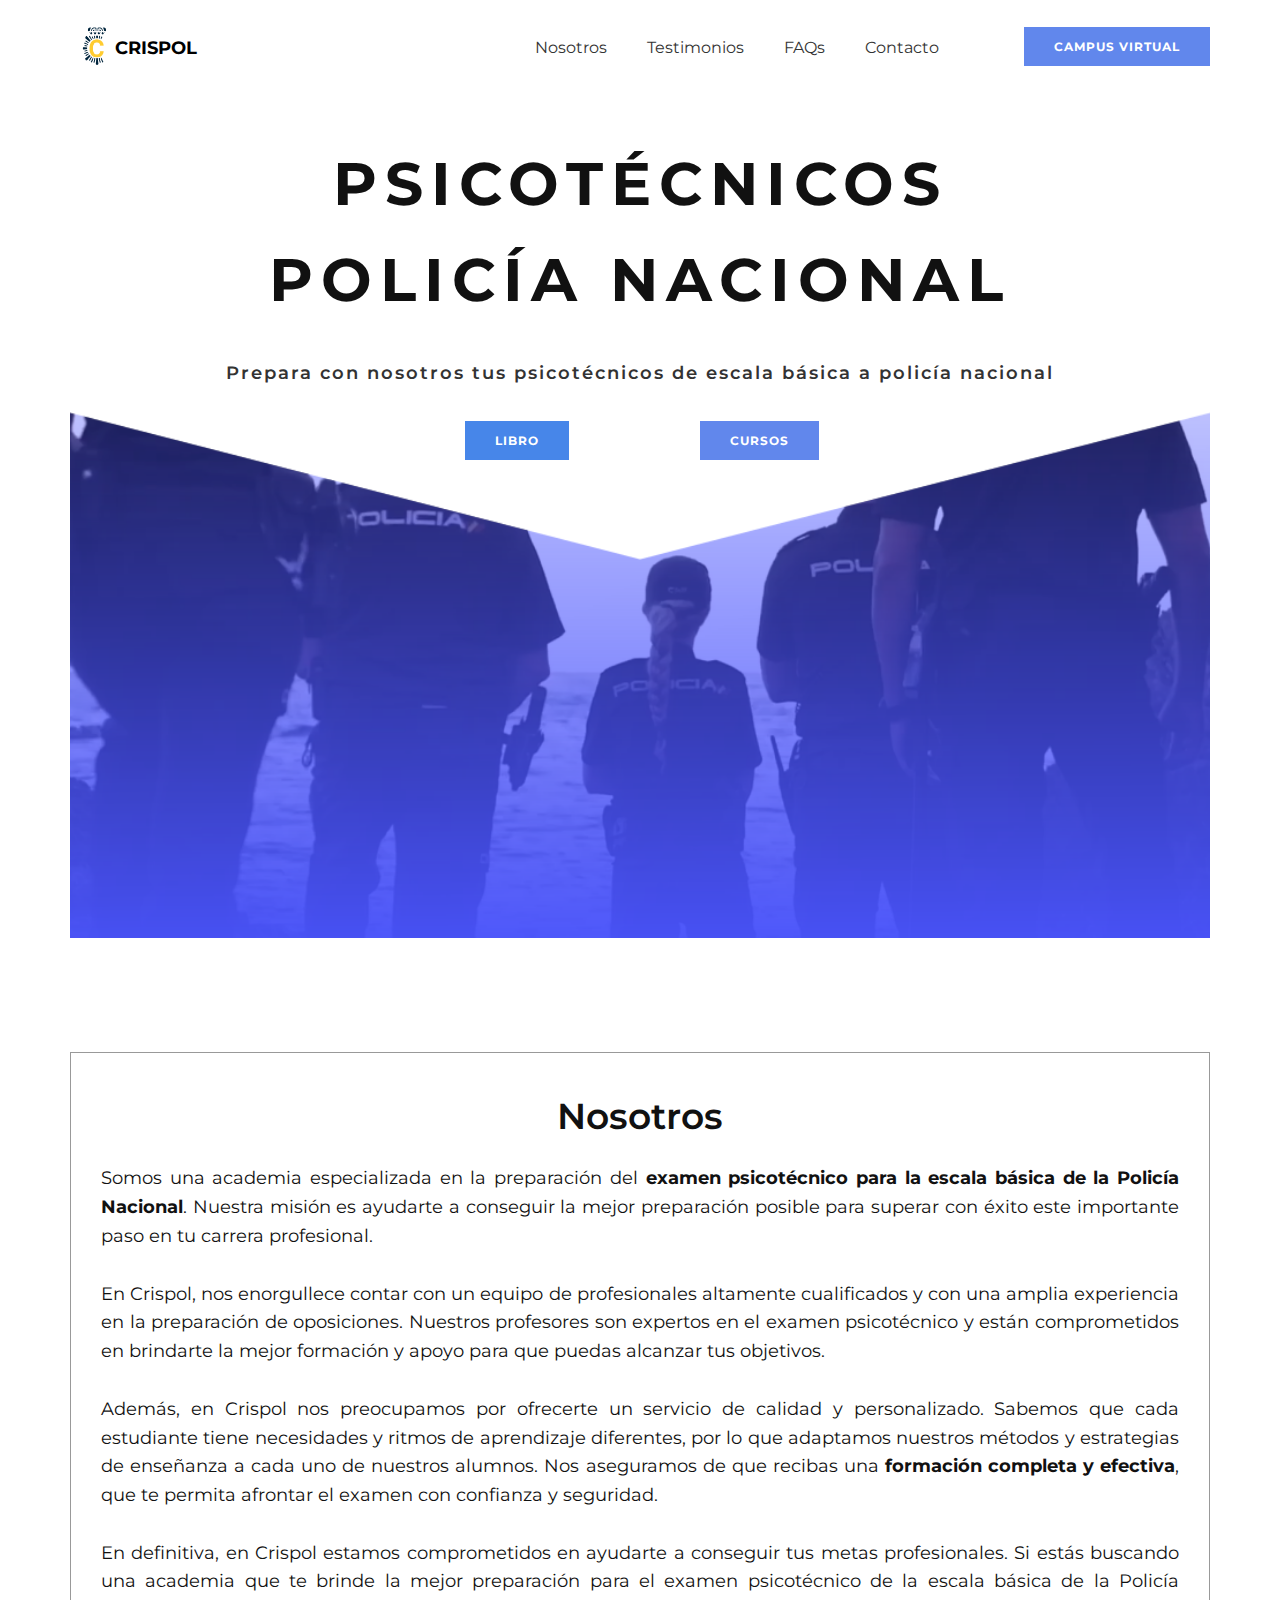
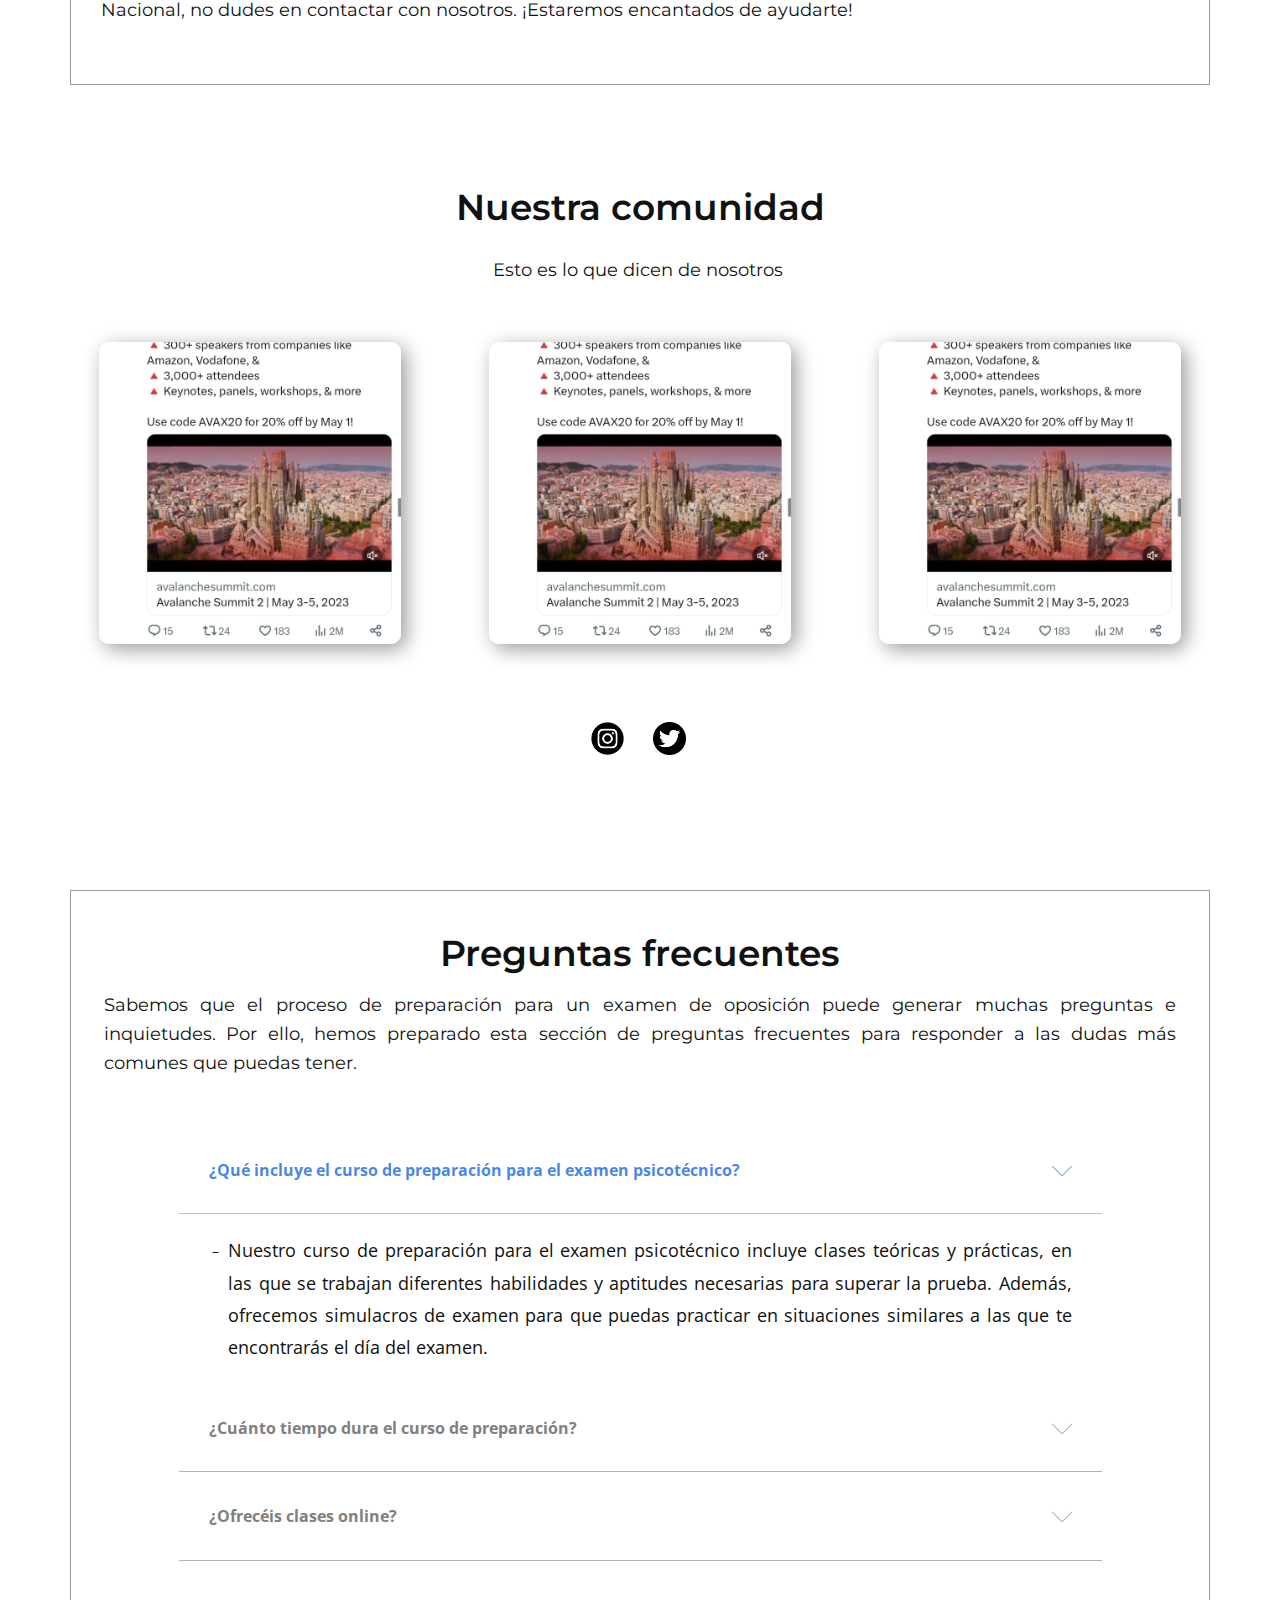
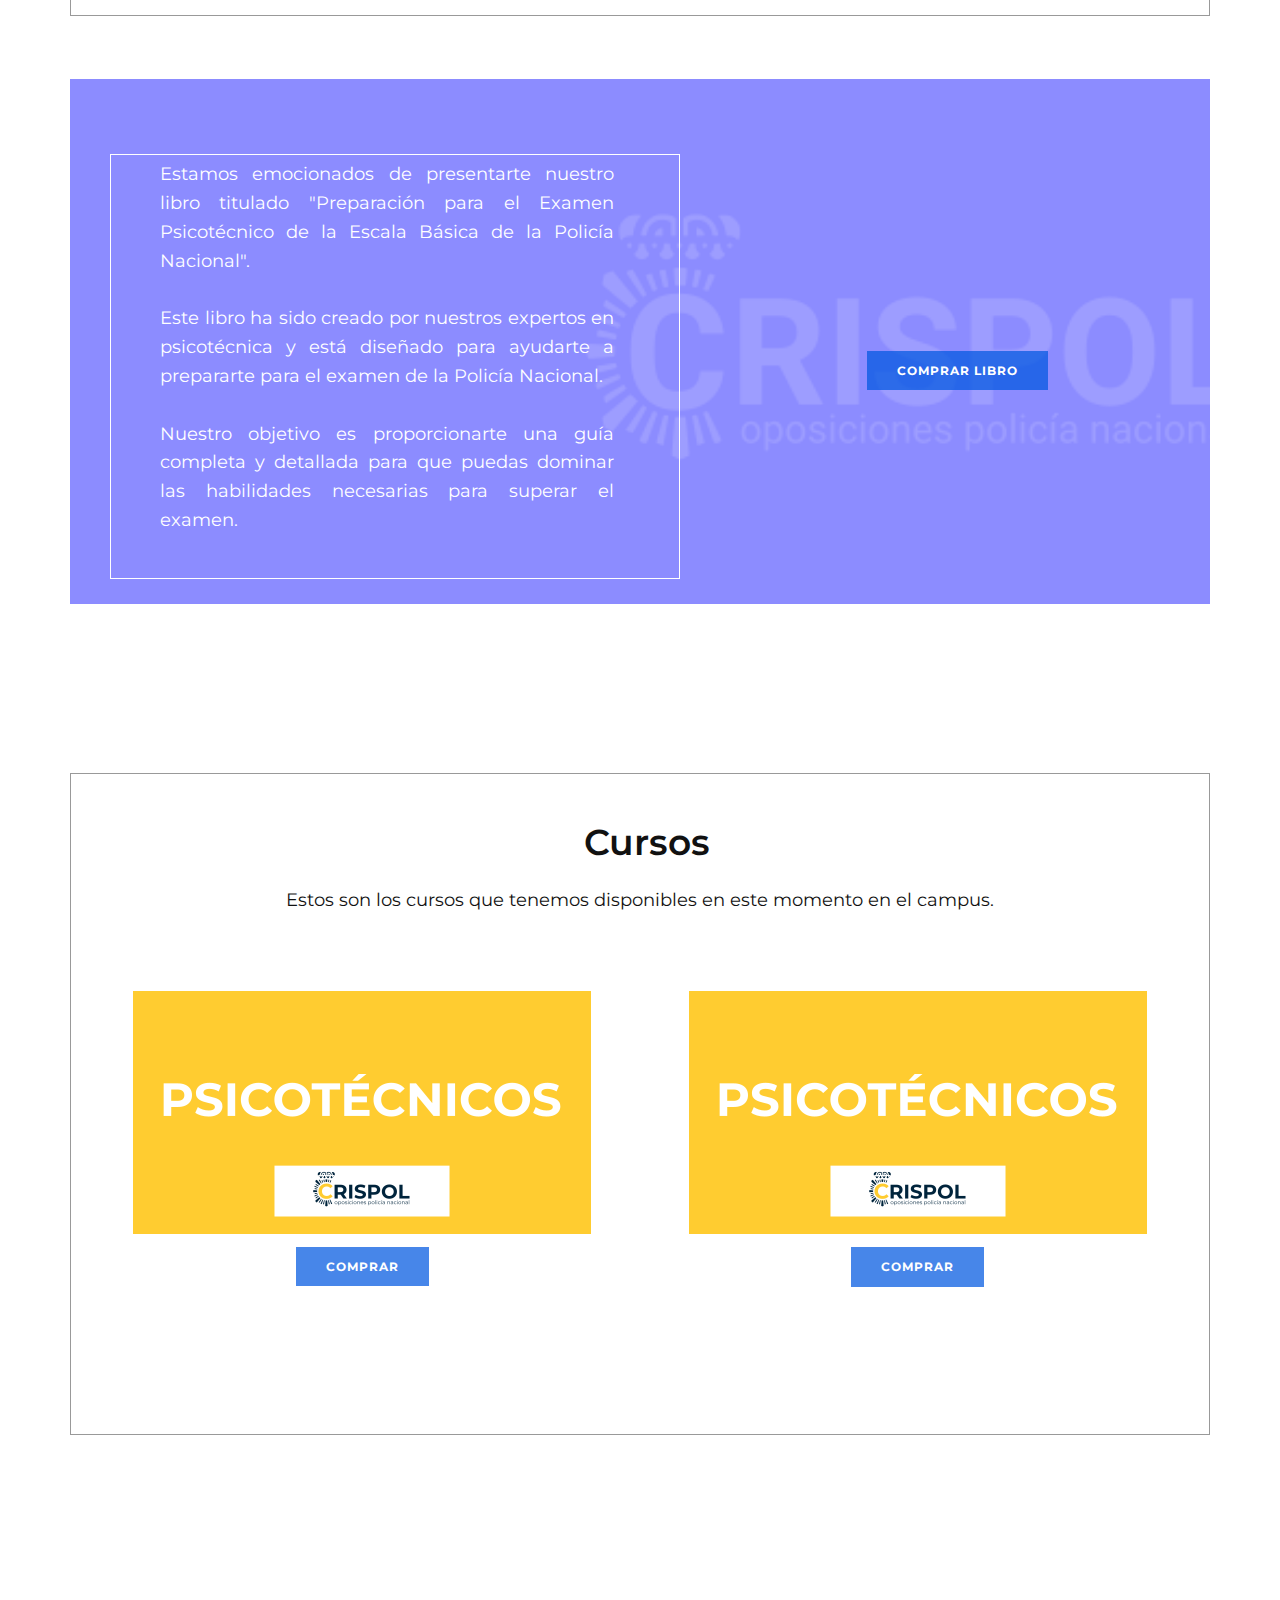
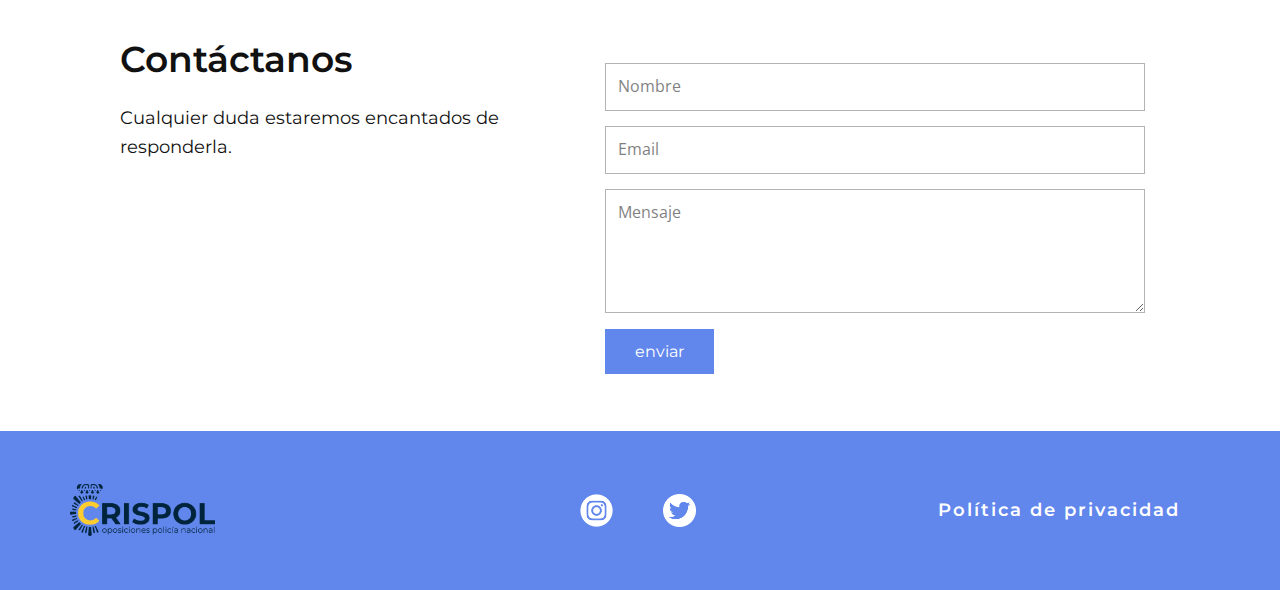
==== index.html @ c4421192 "Add files via upload" ====
<!DOCTYPE html>
<html style="font-size: 16px;" lang="es"><head>
    <meta name="viewport" content="width=device-width, initial-scale=1.0">
    <meta charset="utf-8">
    <meta name="keywords" content="Nosotros, Nuestra comunidad, Preguntas frecuentes, Contáctanos">
    <meta name="description" content="">
    <title>Home</title>
    <link rel="stylesheet" href="nicepage.css" media="screen">
<link rel="stylesheet" href="Home.css" media="screen">
    <script class="u-script" type="text/javascript" src="jquery.js" defer=""></script>
    <script class="u-script" type="text/javascript" src="nicepage.js" defer=""></script>
    <meta name="generator" content="Nicepage 5.9.6, nicepage.com">
    <meta name="referrer" content="origin">
    <link id="u-theme-google-font" rel="stylesheet" href="https://fonts.googleapis.com/css?family=Roboto:100,100i,300,300i,400,400i,500,500i,700,700i,900,900i|Open+Sans:300,300i,400,400i,500,500i,600,600i,700,700i,800,800i">
    <link id="u-page-google-font" rel="stylesheet" href="https://fonts.googleapis.com/css?family=Montserrat:100,100i,200,200i,300,300i,400,400i,500,500i,600,600i,700,700i,800,800i,900,900i">








    <script type="application/ld+json">{
		"@context": "http://schema.org",
		"@type": "Organization",
		"name": "",
		"logo": "images/favHD.png"
}</script>
    <meta name="theme-color" content="#478ac9">
    <meta property="og:title" content="Home">
    <meta property="og:type" content="website">
  <meta data-intl-tel-input-cdn-path="intlTelInput/"></head>
  <body data-home-page="Home.html" data-home-page-title="Home" class="u-body u-xl-mode" data-lang="es"><header class="u-clearfix u-header u-header" id="sec-d82e"><div class="u-clearfix u-sheet u-sheet-1">
        <a href="Home.html" class="u-image u-logo u-image-1" data-image-width="800" data-image-height="826" title="Home">
          <img src="images/favHD.png" class="u-logo-image u-logo-image-1">
        </a>
        <nav class="u-menu u-menu-one-level u-offcanvas u-menu-1">
          <div class="menu-collapse u-custom-font u-font-montserrat" style="font-size: 1rem; letter-spacing: 0px; font-weight: 700;">
            <a class="u-button-style u-custom-active-border-color u-custom-border u-custom-border-color u-custom-borders u-custom-hover-border-color u-custom-left-right-menu-spacing u-custom-padding-bottom u-custom-text-active-color u-custom-text-color u-custom-text-hover-color u-custom-text-shadow u-custom-top-bottom-menu-spacing u-nav-link u-text-active-palette-1-base u-text-hover-palette-2-base" href="#">
              <svg class="u-svg-link" viewBox="0 0 24 24"><use xmlns:xlink="http://www.w3.org/1999/xlink" xlink:href="#menu-hamburger"></use></svg>
              <svg class="u-svg-content" version="1.1" id="menu-hamburger" viewBox="0 0 16 16" x="0px" y="0px" xmlns:xlink="http://www.w3.org/1999/xlink" xmlns="http://www.w3.org/2000/svg"><g><rect y="1" width="16" height="2"></rect><rect y="7" width="16" height="2"></rect><rect y="13" width="16" height="2"></rect>
</g></svg>
            </a>
          </div>
          <div class="u-custom-menu u-nav-container">
            <ul class="u-custom-font u-font-montserrat u-nav u-spacing-20 u-unstyled u-nav-1"><li class="u-nav-item"><a class="u-border-active-palette-1-base u-border-hover-palette-1-base u-button-style u-nav-link u-text-active-grey-80 u-text-grey-80 u-text-hover-custom-color-1" href="Home.html" style="padding: 10px;">Nosotros</a>
</li><li class="u-nav-item"><a class="u-border-active-palette-1-base u-border-hover-palette-1-base u-button-style u-nav-link u-text-active-grey-80 u-text-grey-80 u-text-hover-custom-color-1" href="Home.html" style="padding: 10px;">Testimonios</a>
</li><li class="u-nav-item"><a class="u-border-active-palette-1-base u-border-hover-palette-1-base u-button-style u-nav-link u-text-active-grey-80 u-text-grey-80 u-text-hover-custom-color-1" href="Home.html" style="padding: 10px;">FAQs</a>
</li><li class="u-nav-item"><a class="u-border-active-palette-1-base u-border-hover-palette-1-base u-button-style u-nav-link u-text-active-grey-80 u-text-grey-80 u-text-hover-custom-color-1" href="Home.html" style="padding: 10px;">Contacto</a>
</li></ul>
          </div>
          <div class="u-custom-menu u-nav-container-collapse">
            <div class="u-black u-container-style u-inner-container-layout u-opacity u-opacity-95 u-sidenav">
              <div class="u-inner-container-layout u-sidenav-overflow">
                <div class="u-menu-close"></div>
                <ul class="u-align-center u-nav u-popupmenu-items u-unstyled u-nav-2"><li class="u-nav-item"><a class="u-button-style u-nav-link" href="Home.html">Nosotros</a>
</li><li class="u-nav-item"><a class="u-button-style u-nav-link" href="Home.html">Testimonios</a>
</li><li class="u-nav-item"><a class="u-button-style u-nav-link" href="Home.html">FAQs</a>
</li><li class="u-nav-item"><a class="u-button-style u-nav-link" href="Home.html">Contacto</a>
</li></ul>
                <a href="https://nicepage.com/c/table-website-templates" class="u-btn u-button-style u-custom-color-1 u-custom-font u-font-montserrat u-hover-feature u-hover-white u-btn-1">acceso al campus</a>
              </div>
            </div>
            <div class="u-black u-menu-overlay u-opacity u-opacity-70"></div>
          </div>
        </nav>
        <p class="u-custom-font u-font-montserrat u-text u-text-default u-text-1">
          <a class="u-active-none u-border-none u-btn u-button-link u-button-style u-hover-none u-none u-text-black u-btn-2" href="Home.html">
            <span style="font-weight: 700;">CRISPOL</span>
          </a>
        </p>
        <a href="https://nicepage.com/c/table-website-templates" class="u-btn u-button-style u-custom-color-2 u-custom-font u-font-montserrat u-hidden-md u-hidden-sm u-hidden-xs u-hover-feature u-hover-white u-btn-3">campus virtual</a>
      </div></header>
    <section class="u-clearfix u-section-1" id="sec-4063">
      <div class="u-clearfix u-sheet u-sheet-1" data-image-width="1000" data-image-height="327">
        <p class="u-align-center u-custom-font u-font-montserrat u-text u-text-1"><b>PSICOTÉCNICOS POLICÍA NACIONAL</b>
        </p>
        <p class="u-align-center-xs u-custom-font u-font-montserrat u-text u-text-default u-text-grey-80 u-text-2">Prepara con nosotros tus psicotécnicos de escala básica a policía nacional</p>
        <img class="u-expanded-width u-image u-image-1" src="images/image1072.png" data-image-width="1000" data-image-height="457">
        <a href="https://nicepage.com/c/table-website-templates" class="u-btn u-button-style u-custom-color-2 u-custom-font u-font-montserrat u-hover-feature u-hover-white u-btn-1">cursos</a>
        <a href="https://nicepage.com/c/table-website-templates" class="u-btn u-button-style u-custom-color-1 u-custom-font u-font-montserrat u-hover-feature u-hover-white u-btn-2">libro</a>
      </div>


    </section>
    <section class="u-clearfix u-white u-section-2" id="sec-c2e6">
      <div class="u-clearfix u-sheet u-sheet-1">
        <div class="u-border-1 u-border-grey-40 u-container-style u-expanded-width u-group u-shape-rectangle u-group-1">
          <div class="u-container-layout u-container-layout-1">
            <h2 class="u-custom-font u-font-montserrat u-text u-text-default u-text-1">Nosotros</h2>
            <p class="u-align-justify u-custom-font u-font-montserrat u-text u-text-2">Somos una academia especializada en la preparación del <span style="font-weight: 700;">examen psicotécnico para la escala básica de la Policía Nacional</span>. Nuestra misión es ayudarte a conseguir la mejor preparación posible para superar con éxito este importante paso en tu carrera profesional.<br>
              <br>En Crispol, nos enorgullece contar con un equipo de profesionales altamente cualificados y con una amplia experiencia en la preparación de oposiciones. Nuestros profesores son expertos en el examen psicotécnico y están comprometidos en brindarte la mejor formación y apoyo para que puedas alcanzar tus objetivos.<br>
              <br>Además, en Crispol nos preocupamos por ofrecerte un servicio de calidad y personalizado. Sabemos que cada estudiante tiene necesidades y ritmos de aprendizaje diferentes, por lo que adaptamos nuestros métodos y estrategias de enseñanza a cada uno de nuestros alumnos. Nos aseguramos de que recibas una <span style="font-weight: 700;">formación completa y efectiva</span>, que te permita afrontar el examen con confianza y seguridad.&nbsp;<br>
              <br>En definitiva, en Crispol estamos comprometidos en ayudarte a conseguir tus metas profesionales. Si estás buscando una academia que te brinde la mejor preparación para el examen psicotécnico de la escala básica de la Policía Nacional, no dudes en contactar con nosotros. ¡Estaremos encantados de ayudarte!
            </p>
          </div>
        </div>
      </div>
    </section>
    <section class="u-clearfix u-section-3" id="sec-1005">
      <div class="u-clearfix u-sheet u-valign-middle-md u-valign-middle-sm u-valign-middle-xs u-sheet-1">
        <h2 class="u-custom-font u-font-montserrat u-text u-text-default u-text-1">Nuestra comunidad</h2>
        <p class="u-custom-font u-font-montserrat u-text u-text-default u-text-2">Esto es lo que dicen de nosotros&nbsp;</p>
        <img class="u-image u-image-round u-radius-10 u-image-1" src="images/WhatsAppImage2023-05-01at11.42.28.jpeg" alt="" data-image-width="720" data-image-height="1600">
        <img class="u-image u-image-round u-radius-10 u-image-2" src="images/WhatsAppImage2023-05-01at11.42.28.jpeg" alt="" data-image-width="720" data-image-height="1600">
        <img class="u-image u-image-round u-radius-10 u-image-3" src="images/WhatsAppImage2023-05-01at11.42.28.jpeg" alt="" data-image-width="720" data-image-height="1600"><span class="u-file-icon u-hover-feature u-icon u-icon-1"><img src="images/3669691.png" alt=""></span><span class="u-file-icon u-hover-feature u-icon u-icon-2"><img src="images/3670274.png" alt=""></span>
      </div>


    </section>
    <section class="u-clearfix u-section-4" id="sec-085f">
      <div class="u-clearfix u-sheet u-valign-middle-lg u-valign-middle-md u-valign-middle-sm u-valign-middle-xl u-sheet-1">
        <div class="u-border-1 u-border-grey-40 u-container-style u-expanded-width u-group u-shape-rectangle u-group-1">
          <div class="u-container-layout u-container-layout-1">
            <h2 class="u-align-center-xs u-custom-font u-font-montserrat u-text u-text-default-lg u-text-default-md u-text-default-sm u-text-default-xl u-text-1">Preguntas frecuentes</h2>
            <p class="u-align-justify u-custom-font u-font-montserrat u-text u-text-2"> Sabemos que el proceso de preparación para un examen de oposición puede generar muchas preguntas e inquietudes. Por ello, hemos preparado esta sección de preguntas frecuentes para responder a las dudas más comunes que puedas tener.</p>
            <div class="u-accordion u-spacing-2 u-accordion-1">
              <div class="u-accordion-item">
                <a class="active u-accordion-link u-border-1 u-border-active-grey-25 u-border-grey-30 u-border-hover-grey-30 u-border-no-left u-border-no-right u-border-no-top u-button-style u-text-active-custom-color-1 u-text-grey-50 u-text-hover-black u-accordion-link-1" id="link-accordion-7c0e" aria-controls="accordion-7c0e" aria-selected="true">
                  <span class="u-accordion-link-text"> ¿Qué incluye el curso de preparación para el examen psicotécnico?</span><span class="u-accordion-link-icon u-icon u-text-active-custom-color-1 u-text-grey-40 u-icon-1"><svg class="u-svg-link" preserveAspectRatio="xMidYMin slice" viewBox="0 0 512 512" style=""><use xmlns:xlink="http://www.w3.org/1999/xlink" xlink:href="#svg-efea"></use></svg><svg xmlns="http://www.w3.org/2000/svg" xmlns:xlink="http://www.w3.org/1999/xlink" version="1.1" xml:space="preserve" class="u-svg-content" viewBox="0 0 512 512" x="0px" y="0px" id="svg-efea" style="enable-background:new 0 0 512 512;"><g><g><path d="M509.121,125.966c-3.838-3.838-10.055-3.838-13.893,0L256.005,365.194L16.771,125.966c-3.838-3.838-10.055-3.838-13.893,0    c-3.838,3.838-3.838,10.055,0,13.893l246.18,246.175c1.842,1.842,4.337,2.878,6.947,2.878c2.61,0,5.104-1.036,6.946-2.878    l246.17-246.175C512.959,136.021,512.959,129.804,509.121,125.966z"></path>
</g>
</g></svg></span>
                </a>
                <div class="u-accordion-active u-accordion-pane u-align-justify u-container-style u-accordion-pane-1" id="accordion-7c0e" aria-labelledby="link-accordion-7c0e">
                  <div class="u-container-layout u-valign-top u-container-layout-2">
                    <ul class="u-custom-list u-text u-text-3">
                      <li>
                        <div class="u-list-icon">
                          <div xmlns="http://www.w3.org/2000/svg" xmlns:xlink="http://www.w3.org/1999/xlink" version="1.1" xml:space="preserve" class="u-svg-content">–</div>
                        </div>Nuestro curso de preparación para el examen psicotécnico incluye clases teóricas y prácticas, en las que se trabajan diferentes habilidades y aptitudes necesarias para superar la prueba. Además, ofrecemos simulacros de examen para que puedas practicar en situaciones similares a las que te encontrarás el día del examen.<br>
                      </li>
                    </ul>
                  </div>
                </div>
              </div>
              <div class="u-accordion-item">
                <a class="u-accordion-link u-border-1 u-border-active-grey-25 u-border-grey-30 u-border-hover-grey-30 u-border-no-left u-border-no-right u-border-no-top u-button-style u-text-active-custom-color-1 u-text-grey-50 u-text-hover-black u-accordion-link-2" id="link-accordion-05cb" aria-controls="accordion-05cb" aria-selected="false">
                  <span class="u-accordion-link-text"> ¿Cuánto tiempo dura el curso de preparación?<br>
                  </span><span class="u-accordion-link-icon u-icon u-text-active-custom-color-1 u-text-grey-40 u-icon-2"><svg class="u-svg-link" preserveAspectRatio="xMidYMin slice" viewBox="0 0 512 512" style=""><use xmlns:xlink="http://www.w3.org/1999/xlink" xlink:href="#svg-6ce4"></use></svg><svg xmlns="http://www.w3.org/2000/svg" xmlns:xlink="http://www.w3.org/1999/xlink" version="1.1" xml:space="preserve" class="u-svg-content" viewBox="0 0 512 512" x="0px" y="0px" id="svg-6ce4" style="enable-background:new 0 0 512 512;"><g><g><path d="M509.121,125.966c-3.838-3.838-10.055-3.838-13.893,0L256.005,365.194L16.771,125.966c-3.838-3.838-10.055-3.838-13.893,0    c-3.838,3.838-3.838,10.055,0,13.893l246.18,246.175c1.842,1.842,4.337,2.878,6.947,2.878c2.61,0,5.104-1.036,6.946-2.878    l246.17-246.175C512.959,136.021,512.959,129.804,509.121,125.966z"></path>
</g>
</g></svg></span>
                </a>
                <div class="u-accordion-pane u-align-justify u-container-style u-accordion-pane-2" id="accordion-05cb" aria-labelledby="link-accordion-05cb">
                  <div class="u-container-layout u-container-layout-3">
                    <ul class="u-custom-list u-text u-text-4">
                      <li>
                        <div class="u-list-icon">
                          <div xmlns="http://www.w3.org/2000/svg" xmlns:xlink="http://www.w3.org/1999/xlink" version="1.1" xml:space="preserve" class="u-svg-content">–</div>
                        </div> El tiempo de duración del curso de preparación puede variar en función del ritmo y las necesidades de cada alumno. En Crispol, nos adaptamos a cada estudiante y trabajamos con un plan de estudios personalizado para asegurarnos de que reciba la formación necesaria para afrontar el examen con éxito.
                      </li>
                    </ul>
                  </div>
                </div>
              </div>
              <div class="u-accordion-item">
                <a class="u-accordion-link u-border-1 u-border-active-grey-25 u-border-grey-30 u-border-hover-grey-30 u-border-no-left u-border-no-right u-border-no-top u-button-style u-text-active-custom-color-1 u-text-grey-50 u-text-hover-black u-accordion-link-3" id="link-accordion-a6bb" aria-controls="accordion-a6bb" aria-selected="false">
                  <span class="u-accordion-link-text"> ¿Ofrecéis clases online?</span><span class="u-accordion-link-icon u-icon u-text-active-custom-color-1 u-text-grey-40 u-icon-3"><svg class="u-svg-link" preserveAspectRatio="xMidYMin slice" viewBox="0 0 512 512" style=""><use xmlns:xlink="http://www.w3.org/1999/xlink" xlink:href="#svg-4429"></use></svg><svg xmlns="http://www.w3.org/2000/svg" xmlns:xlink="http://www.w3.org/1999/xlink" version="1.1" xml:space="preserve" class="u-svg-content" viewBox="0 0 512 512" x="0px" y="0px" id="svg-4429" style="enable-background:new 0 0 512 512;"><g><g><path d="M509.121,125.966c-3.838-3.838-10.055-3.838-13.893,0L256.005,365.194L16.771,125.966c-3.838-3.838-10.055-3.838-13.893,0    c-3.838,3.838-3.838,10.055,0,13.893l246.18,246.175c1.842,1.842,4.337,2.878,6.947,2.878c2.61,0,5.104-1.036,6.946-2.878    l246.17-246.175C512.959,136.021,512.959,129.804,509.121,125.966z"></path>
</g>
</g></svg></span>
                </a>
                <div class="u-accordion-pane u-align-justify u-container-style u-accordion-pane-3" id="accordion-a6bb" aria-labelledby="link-accordion-a6bb">
                  <div class="u-container-layout u-container-layout-4">
                    <ul class="u-custom-list u-text u-text-5">
                      <li>
                        <div class="u-list-icon">
                          <div xmlns="http://www.w3.org/2000/svg" xmlns:xlink="http://www.w3.org/1999/xlink" version="1.1" xml:space="preserve" class="u-svg-content">–</div>
                        </div> Sí, ofrecemos clases online para aquellos estudiantes que prefieren la comodidad de estudiar desde casa. Nuestras clases online están diseñadas para ofrecer una experiencia de aprendizaje igual de efectiva que las clases presenciales. Además, también ofrecemos tutorías y soporte online para resolver dudas y ofrecer seguimiento personalizado.
                      </li>
                    </ul>
                  </div>
                </div>
              </div>
            </div>
          </div>
        </div>
      </div>
    </section>
    <section class="u-clearfix u-section-5" id="sec-e47e">
      <div class="u-clearfix u-sheet u-sheet-1">
        <h2 class="u-custom-font u-font-montserrat u-text u-text-default u-text-white u-text-1">Nuestro libro</h2>
        <img class="u-expanded-width-lg u-expanded-width-md u-expanded-width-sm u-expanded-width-xs u-image u-image-default u-opacity u-opacity-45 u-image-1" src="images/rect1840.png" alt="" data-image-width="700" data-image-height="242">
        <p class="u-align-justify u-custom-font u-font-montserrat u-text u-text-body-alt-color u-text-2"> Estamos emocionados de presentarte nuestro libro titulado "Preparación para el Examen Psicotécnico de la Escala Básica de la Policía Nacional".&nbsp;<br>
          <br>Este libro ha sido creado por nuestros expertos en psicotécnica y está diseñado para ayudarte a prepararte para el examen de la Policía Nacional.&nbsp;<br>
          <br>Nuestro objetivo es proporcionarte una guía completa y detallada para que puedas dominar las habilidades necesarias para superar el examen.<br>
          <br>
          <br>
        </p>
        <a href="https://nicepage.com/c/table-website-templates" class="u-btn u-button-style u-custom-color-1 u-custom-font u-font-montserrat u-hover-feature u-hover-white u-btn-1">Comprar libro</a>
        <div class="u-border-1 u-border-white u-container-style u-group u-hidden-md u-hidden-sm u-hidden-xs u-shape-rectangle u-group-1">
          <div class="u-container-layout u-container-layout-1"></div>
        </div>
      </div>

    </section>
    <section class="u-clearfix u-section-6" id="sec-3ff9">
      <div class="u-clearfix u-sheet u-valign-middle-md u-valign-middle-sm u-sheet-1">
        <div class="u-border-1 u-border-grey-40 u-container-style u-expanded-width u-group u-shape-rectangle u-group-1">
          <div class="u-container-layout u-container-layout-1">
            <h2 class="u-custom-font u-font-montserrat u-text u-text-default u-text-1">Cursos</h2>
            <p class="u-align-center u-custom-font u-font-montserrat u-text u-text-2">Estos son los cursos que tenemos disponibles en este momento en el campus.</p>
            <img class="u-image u-image-default u-image-1" src="images/psico.png" alt="" data-image-width="458" data-image-height="243">
            <img class="u-image u-image-default u-image-2" src="images/psico.png" alt="" data-image-width="458" data-image-height="243">
            <a href="https://nicepage.com/c/table-website-templates" class="u-btn u-button-style u-custom-color-1 u-custom-font u-font-montserrat u-hover-feature u-hover-white u-btn-1">comprar</a>
            <a href="https://nicepage.com/c/table-website-templates" class="u-btn u-button-style u-custom-color-1 u-custom-font u-font-montserrat u-hover-feature u-hover-white u-btn-2">comprar</a>
          </div>
        </div>
      </div>


    </section>
    <section class="u-align-center u-clearfix u-section-7" id="sec-92ee">
      <div class="u-clearfix u-sheet u-sheet-1">
        <h2 class="u-custom-font u-font-montserrat u-text u-text-default u-text-1">Contáctanos</h2>
        <div class="u-form u-form-1">
          <form action="https://forms.nicepagesrv.com/v2/form/process" class="u-clearfix u-form-spacing-15 u-form-vertical u-inner-form" style="padding: 15px;" source="email" name="form">
            <div class="u-form-group u-form-name u-label-none">
              <label for="name-6797" class="u-label">Name</label>
              <input type="text" placeholder="Nombre" id="name-6797" name="name" class="u-input u-input-rectangle" required="">
            </div>
            <div class="u-form-email u-form-group u-label-none">
              <label for="email-6797" class="u-label">Email</label>
              <input type="email" placeholder="Email" id="email-6797" name="email" class="u-input u-input-rectangle" required="">
            </div>
            <div class="u-form-group u-form-message u-label-none">
              <label for="message-6797" class="u-label">Address</label>
              <textarea placeholder="Mensaje" rows="4" cols="50" id="message-6797" name="message" class="u-input u-input-rectangle" required=""></textarea>
            </div>
            <div class="u-align-left u-form-group u-form-submit">
              <a href="#" class="u-border-none u-btn u-btn-submit u-button-style u-custom-color-2 u-custom-font u-font-montserrat u-btn-1">enviar</a>
              <input type="submit" value="submit" class="u-form-control-hidden">
            </div>
            <div class="u-form-send-message u-form-send-success">Thank you! Your message has been sent.</div>
            <div class="u-form-send-error u-form-send-message">Unable to send your message. Please fix errors then try again.</div>
            <input type="hidden" value="" name="recaptchaResponse">
            <input type="hidden" name="formServices" value="59ebe9d5ba5c57f91d4d55b6774d4c29">
          </form>
        </div>
        <p class="u-align-left u-custom-font u-font-montserrat u-text u-text-2">Cualquier duda estaremos encantados de responderla.</p>
      </div>
    </section>


    <footer class="u-align-center u-clearfix u-custom-color-2 u-footer u-footer" id="sec-faa3"><div class="u-clearfix u-sheet u-valign-middle-lg u-valign-middle-md u-valign-middle-xl u-sheet-1"><span class="u-file-icon u-hover-feature u-icon u-text-white u-icon-1"><img src="images/3669691-30ecee14.png" alt=""></span><span class="u-file-icon u-hover-feature u-icon u-text-white u-icon-2"><img src="images/3670274-da6379b7.png" alt=""></span>
        <a href="Home.html" class="u-image u-logo u-image-1" data-image-width="900" data-image-height="323" title="Home">
          <img src="images/text16098-27-2.png" class="u-logo-image u-logo-image-1">
        </a>
        <p class="u-custom-font u-font-montserrat u-text u-text-default u-text-grey-80 u-text-1">
          <a class="u-active-none u-border-none u-btn u-button-link u-button-style u-hover-none u-none u-text-white u-btn-1" href="Política-de-privacidad.html">Política de privacidad</a>
        </p>
      </div></footer>
    

</body></html>
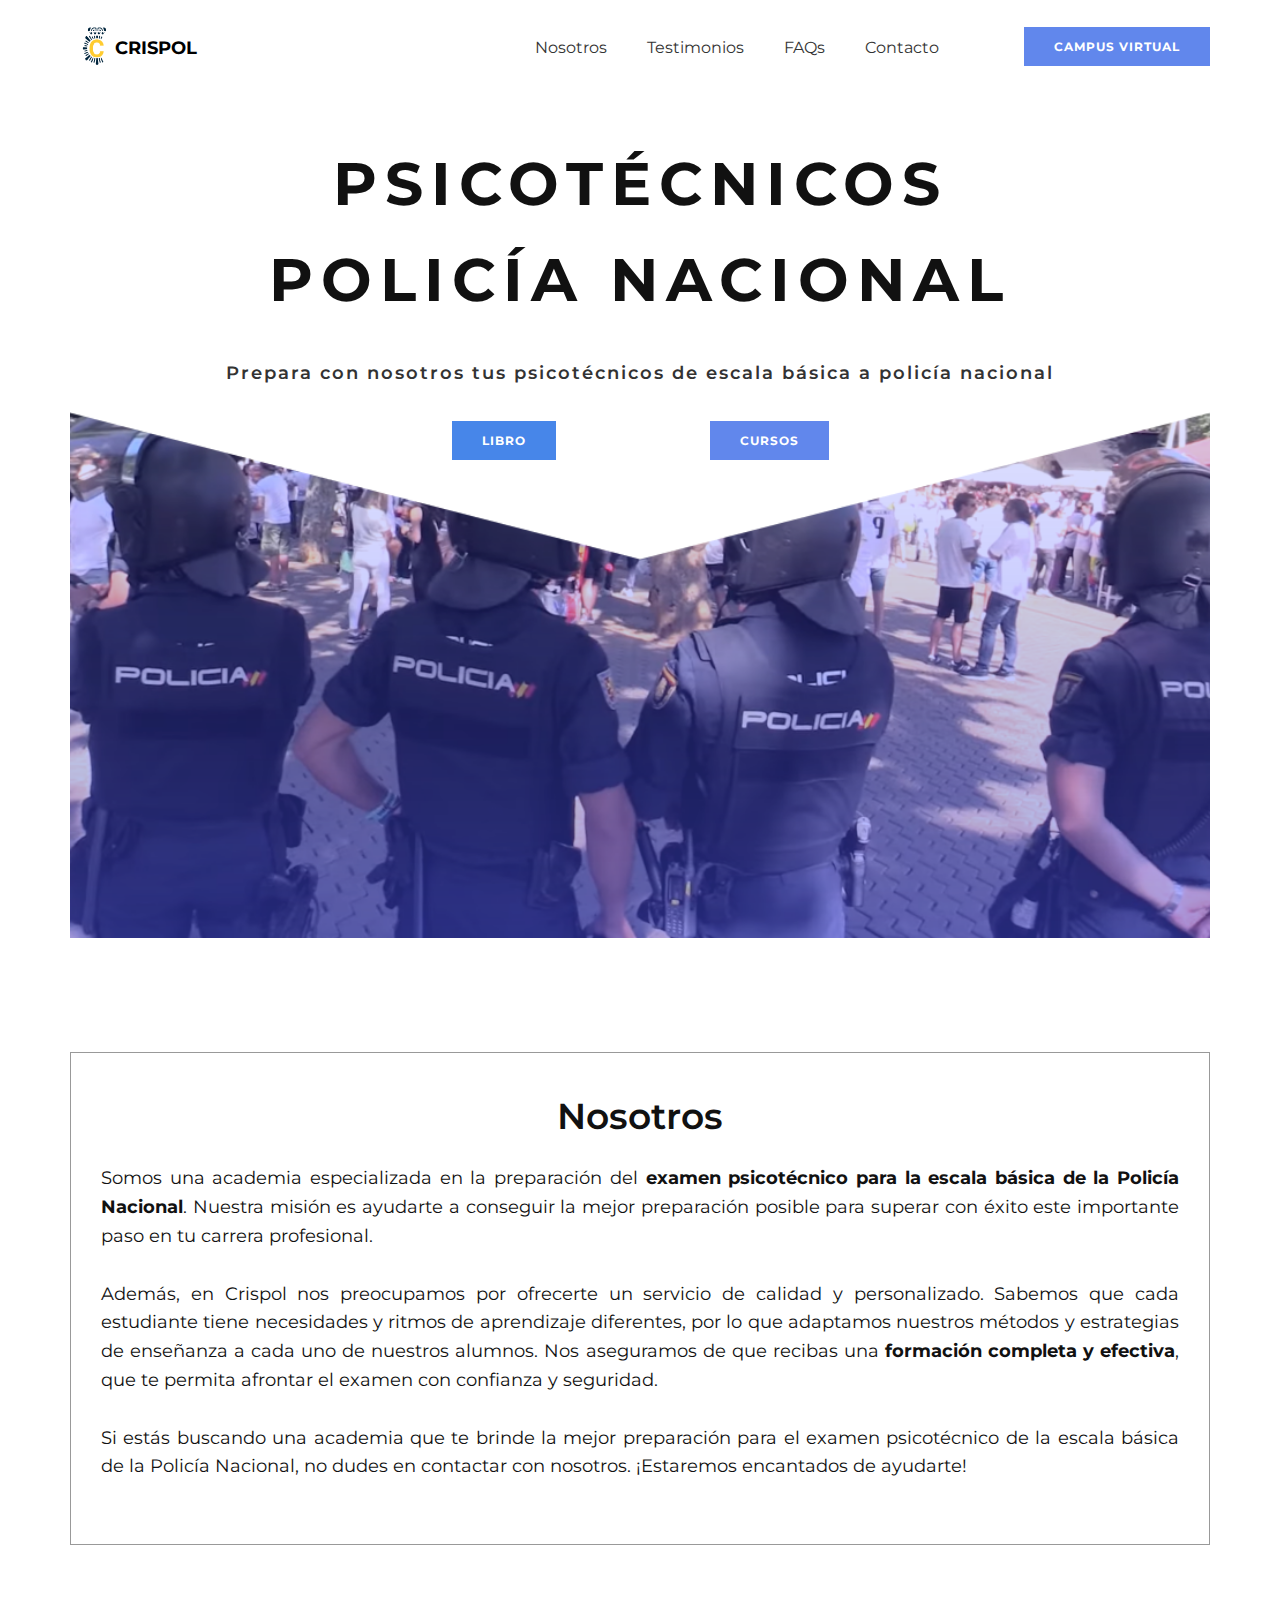
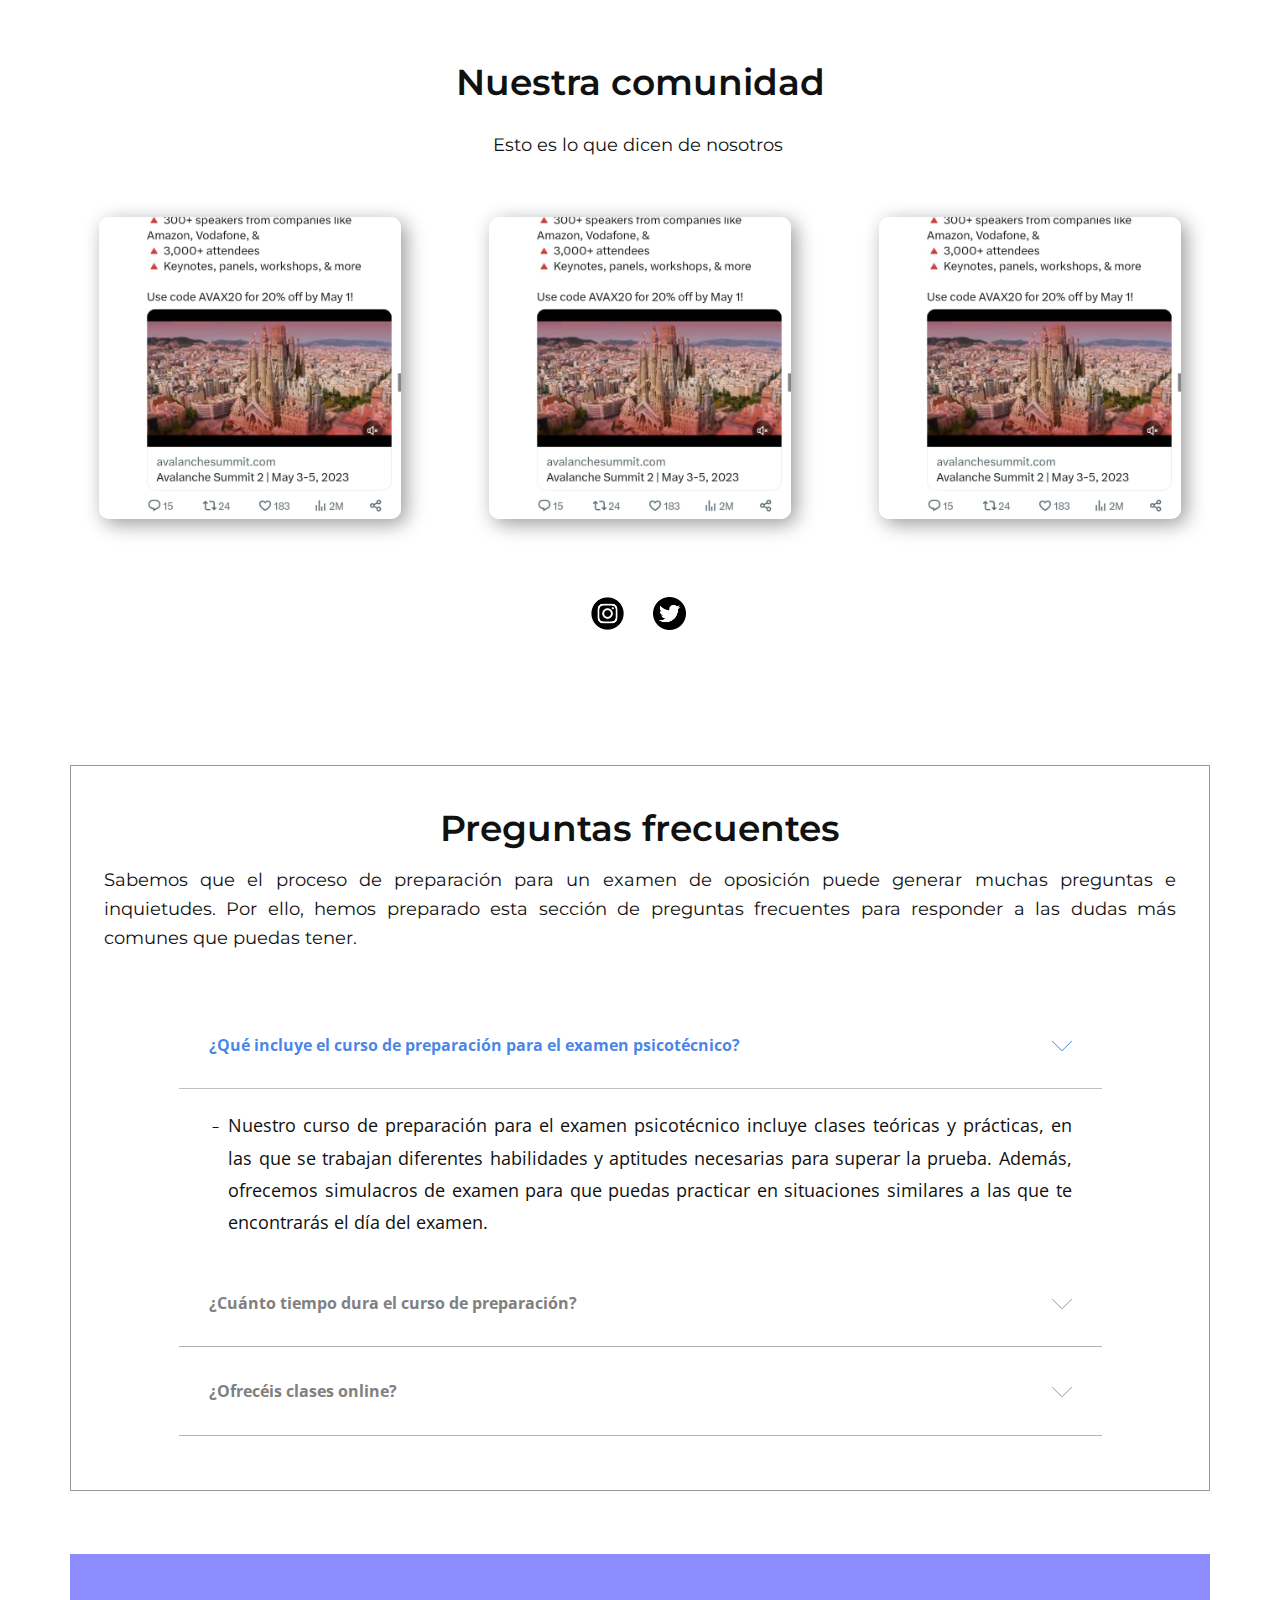
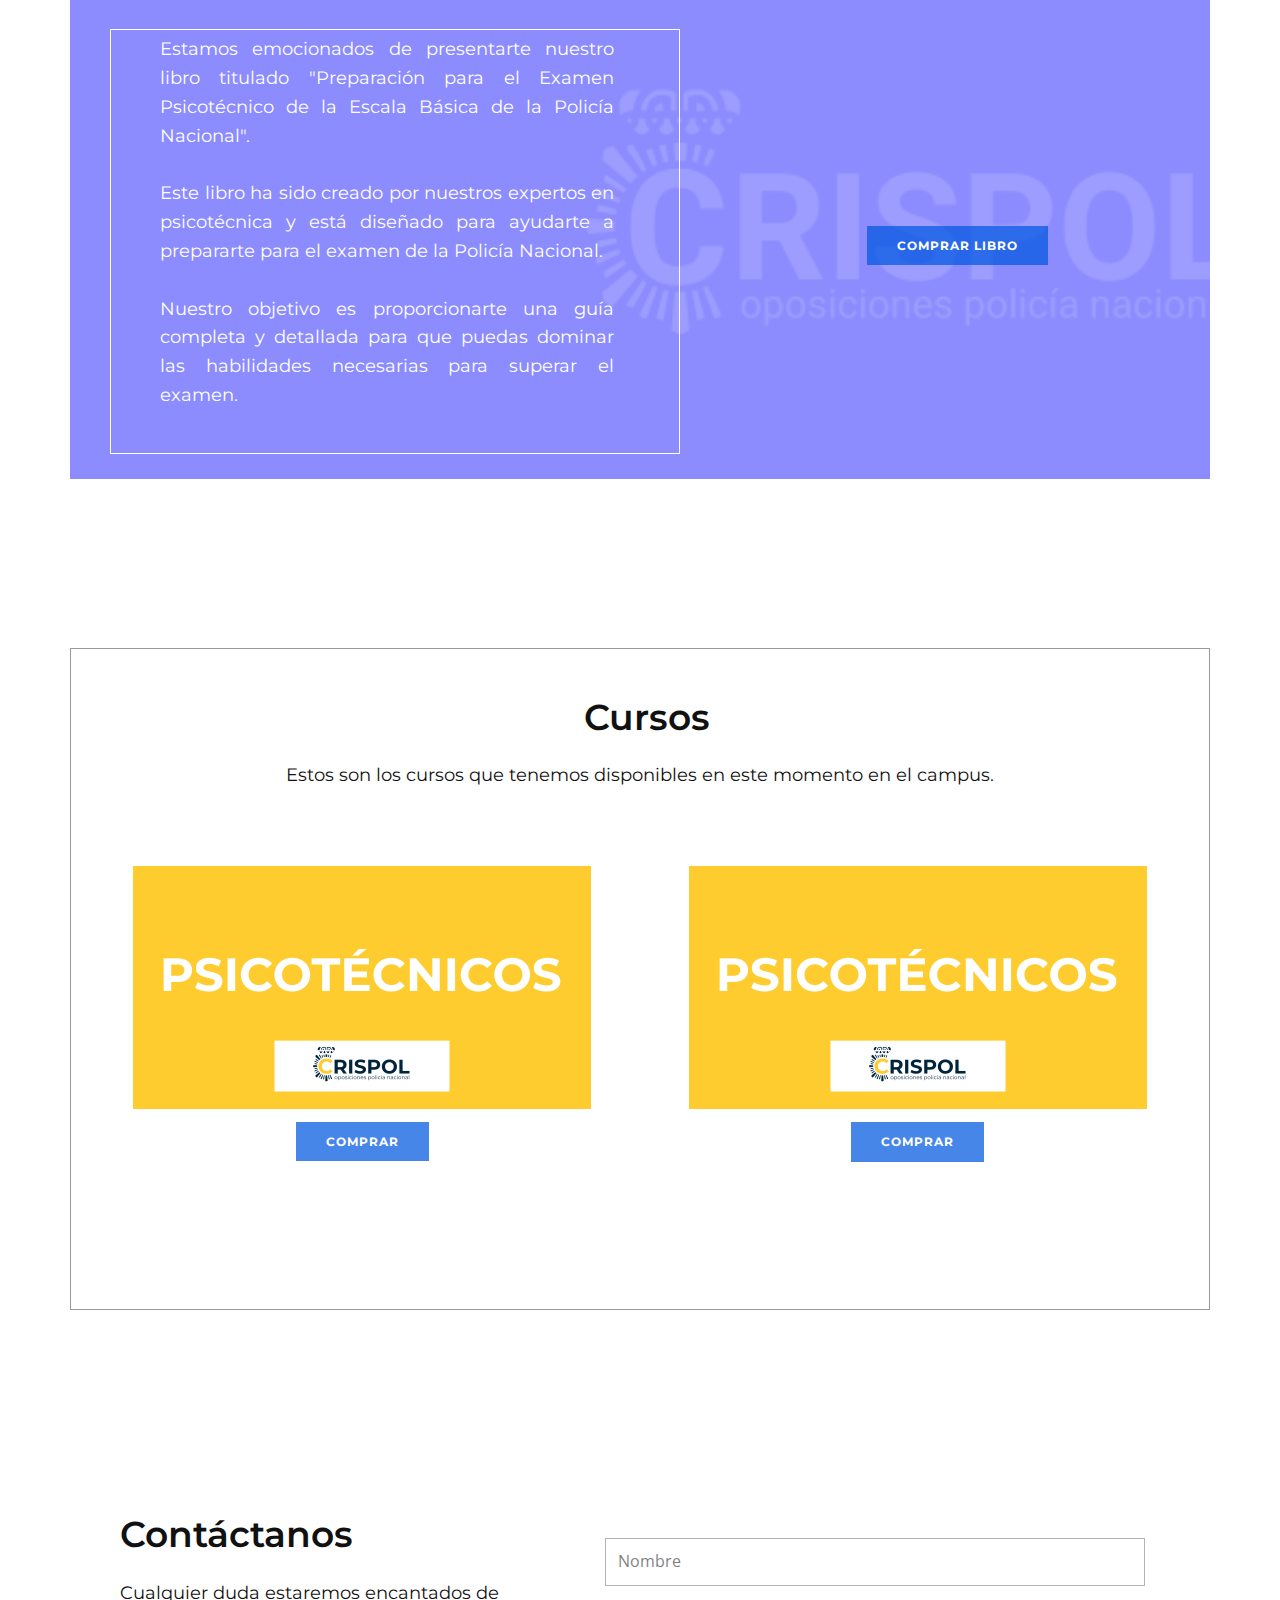
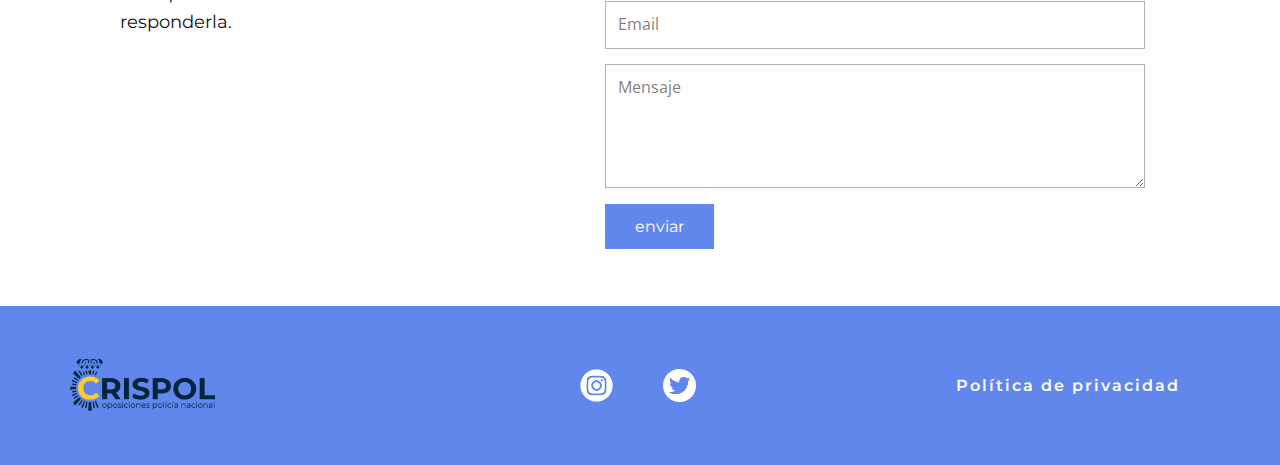
==== commit d7c02993: "1" ====
--- a/index.html
+++ b/index.html
@@ -59,7 +59,7 @@
 </li><li class="u-nav-item"><a class="u-button-style u-nav-link" href="Home.html">FAQs</a>
 </li><li class="u-nav-item"><a class="u-button-style u-nav-link" href="Home.html">Contacto</a>
 </li></ul>
-                <a href="https://nicepage.com/c/table-website-templates" class="u-btn u-button-style u-custom-color-1 u-custom-font u-font-montserrat u-hover-feature u-hover-white u-btn-1">acceso al campus</a>
+                <a href="" class="u-btn u-button-style u-custom-color-1 u-custom-font u-font-montserrat u-hover-feature u-hover-white u-btn-1">acceso al campus</a>
               </div>
             </div>
             <div class="u-black u-menu-overlay u-opacity u-opacity-70"></div>
@@ -70,16 +70,16 @@
             <span style="font-weight: 700;">CRISPOL</span>
           </a>
         </p>
-        <a href="https://nicepage.com/c/table-website-templates" class="u-btn u-button-style u-custom-color-2 u-custom-font u-font-montserrat u-hidden-md u-hidden-sm u-hidden-xs u-hover-feature u-hover-white u-btn-3">campus virtual</a>
+        <a href="" class="u-btn u-button-style u-custom-color-2 u-custom-font u-font-montserrat u-hidden-md u-hidden-sm u-hidden-xs u-hover-feature u-hover-white u-btn-3">campus virtual</a>
       </div></header>
     <section class="u-clearfix u-section-1" id="sec-4063">
       <div class="u-clearfix u-sheet u-sheet-1" data-image-width="1000" data-image-height="327">
         <p class="u-align-center u-custom-font u-font-montserrat u-text u-text-1"><b>PSICOTÉCNICOS POLICÍA NACIONAL</b>
         </p>
         <p class="u-align-center-xs u-custom-font u-font-montserrat u-text u-text-default u-text-grey-80 u-text-2">Prepara con nosotros tus psicotécnicos de escala básica a policía nacional</p>
-        <img class="u-expanded-width u-image u-image-1" src="images/image1072.png" data-image-width="1000" data-image-height="457">
-        <a href="https://nicepage.com/c/table-website-templates" class="u-btn u-button-style u-custom-color-2 u-custom-font u-font-montserrat u-hover-feature u-hover-white u-btn-1">cursos</a>
-        <a href="https://nicepage.com/c/table-website-templates" class="u-btn u-button-style u-custom-color-1 u-custom-font u-font-montserrat u-hover-feature u-hover-white u-btn-2">libro</a>
+        <img class="u-expanded-width u-image u-image-1" src="images/image12.png" data-image-width="1000" data-image-height="457">
+        <a href="" class="u-btn u-button-style u-custom-color-2 u-custom-font u-font-montserrat u-hover-feature u-hover-white u-btn-1">cursos</a>
+        <a href="" class="u-btn u-button-style u-custom-color-1 u-custom-font u-font-montserrat u-hover-feature u-hover-white u-btn-2">libro</a>
       </div>
 
 
@@ -90,16 +90,15 @@
           <div class="u-container-layout u-container-layout-1">
             <h2 class="u-custom-font u-font-montserrat u-text u-text-default u-text-1">Nosotros</h2>
             <p class="u-align-justify u-custom-font u-font-montserrat u-text u-text-2">Somos una academia especializada en la preparación del <span style="font-weight: 700;">examen psicotécnico para la escala básica de la Policía Nacional</span>. Nuestra misión es ayudarte a conseguir la mejor preparación posible para superar con éxito este importante paso en tu carrera profesional.<br>
-              <br>En Crispol, nos enorgullece contar con un equipo de profesionales altamente cualificados y con una amplia experiencia en la preparación de oposiciones. Nuestros profesores son expertos en el examen psicotécnico y están comprometidos en brindarte la mejor formación y apoyo para que puedas alcanzar tus objetivos.<br>
               <br>Además, en Crispol nos preocupamos por ofrecerte un servicio de calidad y personalizado. Sabemos que cada estudiante tiene necesidades y ritmos de aprendizaje diferentes, por lo que adaptamos nuestros métodos y estrategias de enseñanza a cada uno de nuestros alumnos. Nos aseguramos de que recibas una <span style="font-weight: 700;">formación completa y efectiva</span>, que te permita afrontar el examen con confianza y seguridad.&nbsp;<br>
-              <br>En definitiva, en Crispol estamos comprometidos en ayudarte a conseguir tus metas profesionales. Si estás buscando una academia que te brinde la mejor preparación para el examen psicotécnico de la escala básica de la Policía Nacional, no dudes en contactar con nosotros. ¡Estaremos encantados de ayudarte!
+              <br>Si estás buscando una academia que te brinde la mejor preparación para el examen psicotécnico de la escala básica de la Policía Nacional, no dudes en contactar con nosotros. ¡Estaremos encantados de ayudarte!
             </p>
           </div>
         </div>
       </div>
     </section>
     <section class="u-clearfix u-section-3" id="sec-1005">
-      <div class="u-clearfix u-sheet u-valign-middle-md u-valign-middle-sm u-valign-middle-xs u-sheet-1">
+      <div class="u-clearfix u-sheet u-sheet-1">
         <h2 class="u-custom-font u-font-montserrat u-text u-text-default u-text-1">Nuestra comunidad</h2>
         <p class="u-custom-font u-font-montserrat u-text u-text-default u-text-2">Esto es lo que dicen de nosotros&nbsp;</p>
         <img class="u-image u-image-round u-radius-10 u-image-1" src="images/WhatsAppImage2023-05-01at11.42.28.jpeg" alt="" data-image-width="720" data-image-height="1600">
@@ -186,7 +185,7 @@
           <br>
           <br>
         </p>
-        <a href="https://nicepage.com/c/table-website-templates" class="u-btn u-button-style u-custom-color-1 u-custom-font u-font-montserrat u-hover-feature u-hover-white u-btn-1">Comprar libro</a>
+        <a href="" class="u-btn u-button-style u-custom-color-1 u-custom-font u-font-montserrat u-hover-feature u-hover-white u-btn-1">Comprar libro</a>
         <div class="u-border-1 u-border-white u-container-style u-group u-hidden-md u-hidden-sm u-hidden-xs u-shape-rectangle u-group-1">
           <div class="u-container-layout u-container-layout-1"></div>
         </div>
@@ -194,15 +193,15 @@
 
     </section>
     <section class="u-clearfix u-section-6" id="sec-3ff9">
-      <div class="u-clearfix u-sheet u-valign-middle-md u-valign-middle-sm u-sheet-1">
+      <div class="u-clearfix u-sheet u-valign-middle-md u-valign-middle-sm u-valign-middle-xs u-sheet-1">
         <div class="u-border-1 u-border-grey-40 u-container-style u-expanded-width u-group u-shape-rectangle u-group-1">
           <div class="u-container-layout u-container-layout-1">
             <h2 class="u-custom-font u-font-montserrat u-text u-text-default u-text-1">Cursos</h2>
             <p class="u-align-center u-custom-font u-font-montserrat u-text u-text-2">Estos son los cursos que tenemos disponibles en este momento en el campus.</p>
             <img class="u-image u-image-default u-image-1" src="images/psico.png" alt="" data-image-width="458" data-image-height="243">
             <img class="u-image u-image-default u-image-2" src="images/psico.png" alt="" data-image-width="458" data-image-height="243">
-            <a href="https://nicepage.com/c/table-website-templates" class="u-btn u-button-style u-custom-color-1 u-custom-font u-font-montserrat u-hover-feature u-hover-white u-btn-1">comprar</a>
-            <a href="https://nicepage.com/c/table-website-templates" class="u-btn u-button-style u-custom-color-1 u-custom-font u-font-montserrat u-hover-feature u-hover-white u-btn-2">comprar</a>
+            <a href="" class="u-btn u-button-style u-custom-color-1 u-custom-font u-font-montserrat u-hover-feature u-hover-white u-btn-1">comprar</a>
+            <a href="" class="u-btn u-button-style u-custom-color-1 u-custom-font u-font-montserrat u-hover-feature u-hover-white u-btn-2">comprar</a>
           </div>
         </div>
       </div>
@@ -213,7 +212,7 @@
       <div class="u-clearfix u-sheet u-sheet-1">
         <h2 class="u-custom-font u-font-montserrat u-text u-text-default u-text-1">Contáctanos</h2>
         <div class="u-form u-form-1">
-          <form action="https://forms.nicepagesrv.com/v2/form/process" class="u-clearfix u-form-spacing-15 u-form-vertical u-inner-form" style="padding: 15px;" source="email" name="form">
+          <form action="" class="u-clearfix u-form-spacing-15 u-form-vertical u-inner-form" style="padding: 15px;" source="email" name="form">
             <div class="u-form-group u-form-name u-label-none">
               <label for="name-6797" class="u-label">Name</label>
               <input type="text" placeholder="Nombre" id="name-6797" name="name" class="u-input u-input-rectangle" required="">
@@ -249,6 +248,6 @@
           <a class="u-active-none u-border-none u-btn u-button-link u-button-style u-hover-none u-none u-text-white u-btn-1" href="Política-de-privacidad.html">Política de privacidad</a>
         </p>
       </div></footer>
-    
+
 
 </body></html>
--- a/nicepage.css
+++ b/nicepage.css
@@ -41942,17 +41942,15 @@
 
 .u-footer .u-btn-1 {
   background-image: none;
-  font-size: 1.125rem;
+  font-size: 1rem;
   padding: 0;
 }
 @media (max-width: 1199px) {
   .u-footer .u-icon-1 {
-    transform: translateX(0px) translateY(0px) scale(1) rotate(0deg);
     margin-right: 424px;
   }
 
   .u-footer .u-icon-2 {
-    transform: translateX(0px) translateY(0px) scale(1) rotate(0deg);
     margin-left: 421px;
   }
 
@@ -41968,10 +41966,12 @@
 }
 @media (max-width: 991px) {
   .u-footer .u-icon-1 {
+    transform: translateX(0px) translateY(0px) scale(1) rotate(0deg);
     margin-right: 325px;
   }
 
   .u-footer .u-icon-2 {
+    transform: translateX(0px) translateY(0px) scale(1) rotate(0deg);
     margin-left: 322px;
   }
 }
@@ -41987,12 +41987,15 @@
   }
 
   .u-footer .u-icon-2 {
-    margin-left: 237px;
+    width: 29px;
+    height: 29px;
+    margin-top: -31px;
+    margin-left: 228px;
   }
 
   .u-footer .u-image-1 {
     width: 145px;
-    margin-top: -112px;
+    margin-top: -114px;
     margin-left: auto;
   }
 
@@ -42004,17 +42007,14 @@
   }
 }
 @media (max-width: 575px) {
-  .u-footer .u-sheet-1 {
-    min-height: 189px;
-  }
-
   .u-footer .u-icon-1 {
     margin-right: auto;
-    margin-left: 112px;
+    margin-left: 126px;
   }
 
   .u-footer .u-icon-2 {
-    margin-right: 109px;
+    margin-top: -31px;
+    margin-right: 104px;
     margin-left: auto;
   }
 }
--- a/Home.css
+++ b/Home.css
@@ -29,7 +29,7 @@
   font-size: 0.75rem;
   font-weight: 700;
   background-image: none;
-  margin: -517px 391px 0 auto;
+  margin: -517px auto 0 640px;
 }
 
 .u-section-1 .u-btn-2 {
@@ -39,7 +39,7 @@
   letter-spacing: 1px;
   font-size: 0.75rem;
   font-weight: 700;
-  margin: -39px auto 60px 395px;
+  margin: -39px auto 60px 382px;
 }
 
 @media (max-width: 1199px) {
@@ -49,11 +49,12 @@
   }
 
   .u-section-1 .u-btn-1 {
-    margin-right: 191px;
+    margin-top: -519px;
+    margin-left: 540px;
   }
 
   .u-section-1 .u-btn-2 {
-    margin-left: 195px;
+    margin-left: 282px;
   }
 }
 
@@ -65,7 +66,6 @@
 
   .u-section-1 .u-btn-1 {
     margin-top: -495px;
-    margin-right: auto;
     margin-left: 394px;
   }
 
@@ -75,8 +75,12 @@
 }
 
 @media (max-width: 767px) {
+  .u-section-1 .u-sheet-1 {
+    min-height: 774px;
+  }
+
   .u-section-1 .u-text-1 {
-    font-size: 1rem;
+    font-size: 1.25rem;
   }
 
   .u-section-1 .u-btn-1 {
@@ -203,11 +207,11 @@
 }
 
 .u-section-2 .u-sheet-1 {
-  min-height: 750px;
+  min-height: 625px;
 }
 
 .u-section-2 .u-group-1 {
-  min-height: 633px;
+  min-height: 493px;
   height: auto;
   margin-top: 55px;
   margin-bottom: 60px;
@@ -229,17 +233,26 @@
 
 @media (max-width: 1199px) {
   .u-section-2 .u-sheet-1 {
-    min-height: 793px;
+    min-height: 651px;
   }
 
   .u-section-2 .u-group-1 {
     margin-top: 49px;
-    min-height: 679px;
+    margin-bottom: 59px;
+    min-height: 543px;
     height: auto;
   }
 }
 
 @media (max-width: 767px) {
+  .u-section-2 .u-sheet-1 {
+    min-height: 702px;
+  }
+
+  .u-section-2 .u-group-1 {
+    margin-top: 50px;
+  }
+
   .u-section-2 .u-container-layout-1 {
     padding-left: 10px;
     padding-right: 10px;
@@ -248,16 +261,17 @@
 
 @media (max-width: 575px) {
   .u-section-2 .u-sheet-1 {
-    min-height: 1271px;
+    min-height: 947px;
   }
 
   .u-section-2 .u-group-1 {
-    margin-top: 23px;
-    min-height: 1175px;
+    margin-top: 46px;
+    min-height: 842px;
   }
 
   .u-section-2 .u-text-1 {
     font-size: 1.875rem;
+    margin-top: 3px;
   }
 }.u-section-3 .u-sheet-1 {
   min-height: 680px;
@@ -354,38 +368,38 @@
 
 @media (max-width: 991px) {
   .u-section-3 .u-sheet-1 {
-    min-height: 479px;
+    min-height: 480px;
   }
 
   .u-section-3 .u-image-1 {
-    width: 161px;
-    height: 177px;
-    margin-top: 41px;
-    margin-left: 69px;
+    width: 215px;
+    height: 214px;
+    margin-top: 29px;
   }
 
   .u-section-3 .u-image-2 {
-    width: 161px;
-    height: 177px;
-    margin-top: -177px;
+    width: 215px;
+    height: 214px;
+    margin-top: -214px;
     margin-left: auto;
   }
 
   .u-section-3 .u-image-3 {
-    width: 161px;
-    height: 177px;
-    margin-top: -177px;
-    margin-left: 490px;
+    width: 215px;
+    height: 214px;
+    margin-top: -214px;
+    margin-right: 15px;
+    margin-left: auto;
   }
 
   .u-section-3 .u-icon-1 {
-    margin-top: 50px;
+    margin-top: 24px;
     margin-left: 361px;
   }
 
   .u-section-3 .u-icon-2 {
-    margin-bottom: 41px;
-    margin-left: 326px;
+    margin-bottom: 0;
+    margin-left: 314px;
   }
 }
 
@@ -395,17 +409,26 @@
   }
 
   .u-section-3 .u-image-1 {
-    margin-top: 61px;
-    margin-left: 13px;
+    width: 142px;
+    height: 149px;
+    margin-left: 20px;
+  }
+
+  .u-section-3 .u-image-2 {
+    width: 148px;
+    height: 149px;
+    margin-top: -149px;
   }
 
   .u-section-3 .u-image-3 {
+    width: 150px;
+    height: 149px;
+    margin-top: -149px;
     margin-right: 13px;
-    margin-left: auto;
   }
 
   .u-section-3 .u-icon-1 {
-    margin-top: 53px;
+    margin-top: 89px;
     margin-left: 277px;
   }
 
@@ -416,35 +439,41 @@
 
 @media (max-width: 575px) {
   .u-section-3 .u-sheet-1 {
-    min-height: 846px;
+    min-height: 1139px;
   }
 
   .u-section-3 .u-text-1 {
     font-size: 1.875rem;
-    margin-top: 42px;
+    margin-top: 43px;
   }
 
   .u-section-3 .u-image-1 {
-    margin-top: 31px;
+    width: 311px;
+    height: 250px;
     margin-left: auto;
   }
 
   .u-section-3 .u-image-2 {
-    margin-top: 20px;
+    width: 307px;
+    height: 250px;
+    margin-top: 35px;
   }
 
   .u-section-3 .u-image-3 {
-    margin-top: 20px;
-    margin-right: auto;
+    width: 314px;
+    height: 250px;
+    margin-top: 35px;
+    margin-right: 15px;
+    margin-left: 9px;
   }
 
   .u-section-3 .u-icon-1 {
-    margin-top: 41px;
+    margin-top: 119px;
     margin-left: 196px;
   }
 
   .u-section-3 .u-icon-2 {
-    margin-bottom: 42px;
+    margin-bottom: 45px;
     margin-left: 111px;
   }
 }
@@ -722,11 +751,11 @@
 
 @media (max-width: 575px) {
   .u-section-4 .u-sheet-1 {
-    min-height: 902px;
+    min-height: 1227px;
   }
 
   .u-section-4 .u-group-1 {
-    min-height: 772px;
+    min-height: 1072px;
   }
 
   .u-section-4 .u-text-1 {
@@ -1082,27 +1111,26 @@
   }
 
   .u-section-6 .u-image-1 {
-    width: 218px;
-    height: 124px;
-    margin-top: 61px;
-    margin-left: 86px;
+    width: 326px;
+    height: 170px;
+    margin-top: 32px;
+    margin-left: 27px;
   }
 
   .u-section-6 .u-image-2 {
-    width: 217px;
-    height: 124px;
-    margin-top: -124px;
-    margin-right: auto;
-    margin-left: 414px;
+    width: 326px;
+    height: 170px;
+    margin-top: -170px;
+    margin-right: 24px;
   }
 
   .u-section-6 .u-btn-1 {
-    margin-top: 17px;
-    margin-left: 129px;
+    margin-top: 15px;
+    margin-left: 124px;
   }
 
   .u-section-6 .u-btn-2 {
-    margin-right: 129px;
+    margin-right: 121px;
   }
 }
 
@@ -1110,7 +1138,7 @@
   .u-section-6 .u-group-1 {
     margin-top: 60px;
     margin-bottom: 60px;
-    min-height: 426px;
+    min-height: 428px;
   }
 
   .u-section-6 .u-text-2 {
@@ -1120,35 +1148,37 @@
   }
 
   .u-section-6 .u-image-1 {
+    width: 226px;
+    height: 127px;
     margin-top: 24px;
-    margin-left: 19px;
   }
 
   .u-section-6 .u-image-2 {
+    width: 226px;
+    height: 127px;
+    margin-top: -127px;
     margin-right: 27px;
-    margin-left: auto;
   }
 
   .u-section-6 .u-btn-1 {
-    margin-top: 13px;
-    margin-left: 62px;
+    margin-top: 14px;
+    margin-left: 74px;
   }
 
   .u-section-6 .u-btn-2 {
-    margin-top: -33px;
-    margin-right: 70px;
+    margin-right: 74px;
   }
 }
 
 @media (max-width: 575px) {
   .u-section-6 .u-sheet-1 {
-    min-height: 718px;
+    min-height: 825px;
   }
 
   .u-section-6 .u-group-1 {
-    margin-top: 64px;
-    margin-bottom: 42px;
-    min-height: 612px;
+    margin-top: 55px;
+    margin-bottom: 55px;
+    min-height: 690px;
   }
 
   .u-section-6 .u-text-1 {
@@ -1161,21 +1191,25 @@
   }
 
   .u-section-6 .u-image-1 {
+    width: 304px;
+    height: 169px;
     margin-left: auto;
   }
 
   .u-section-6 .u-image-2 {
-    margin-top: 82px;
+    width: 304px;
+    height: 164px;
+    margin-top: 77px;
     margin-right: auto;
   }
 
   .u-section-6 .u-btn-1 {
-    margin-top: -197px;
+    margin-top: -232px;
     margin-left: auto;
   }
 
   .u-section-6 .u-btn-2 {
-    margin-top: 167px;
+    margin-top: 206px;
     margin-right: auto;
   }
 }
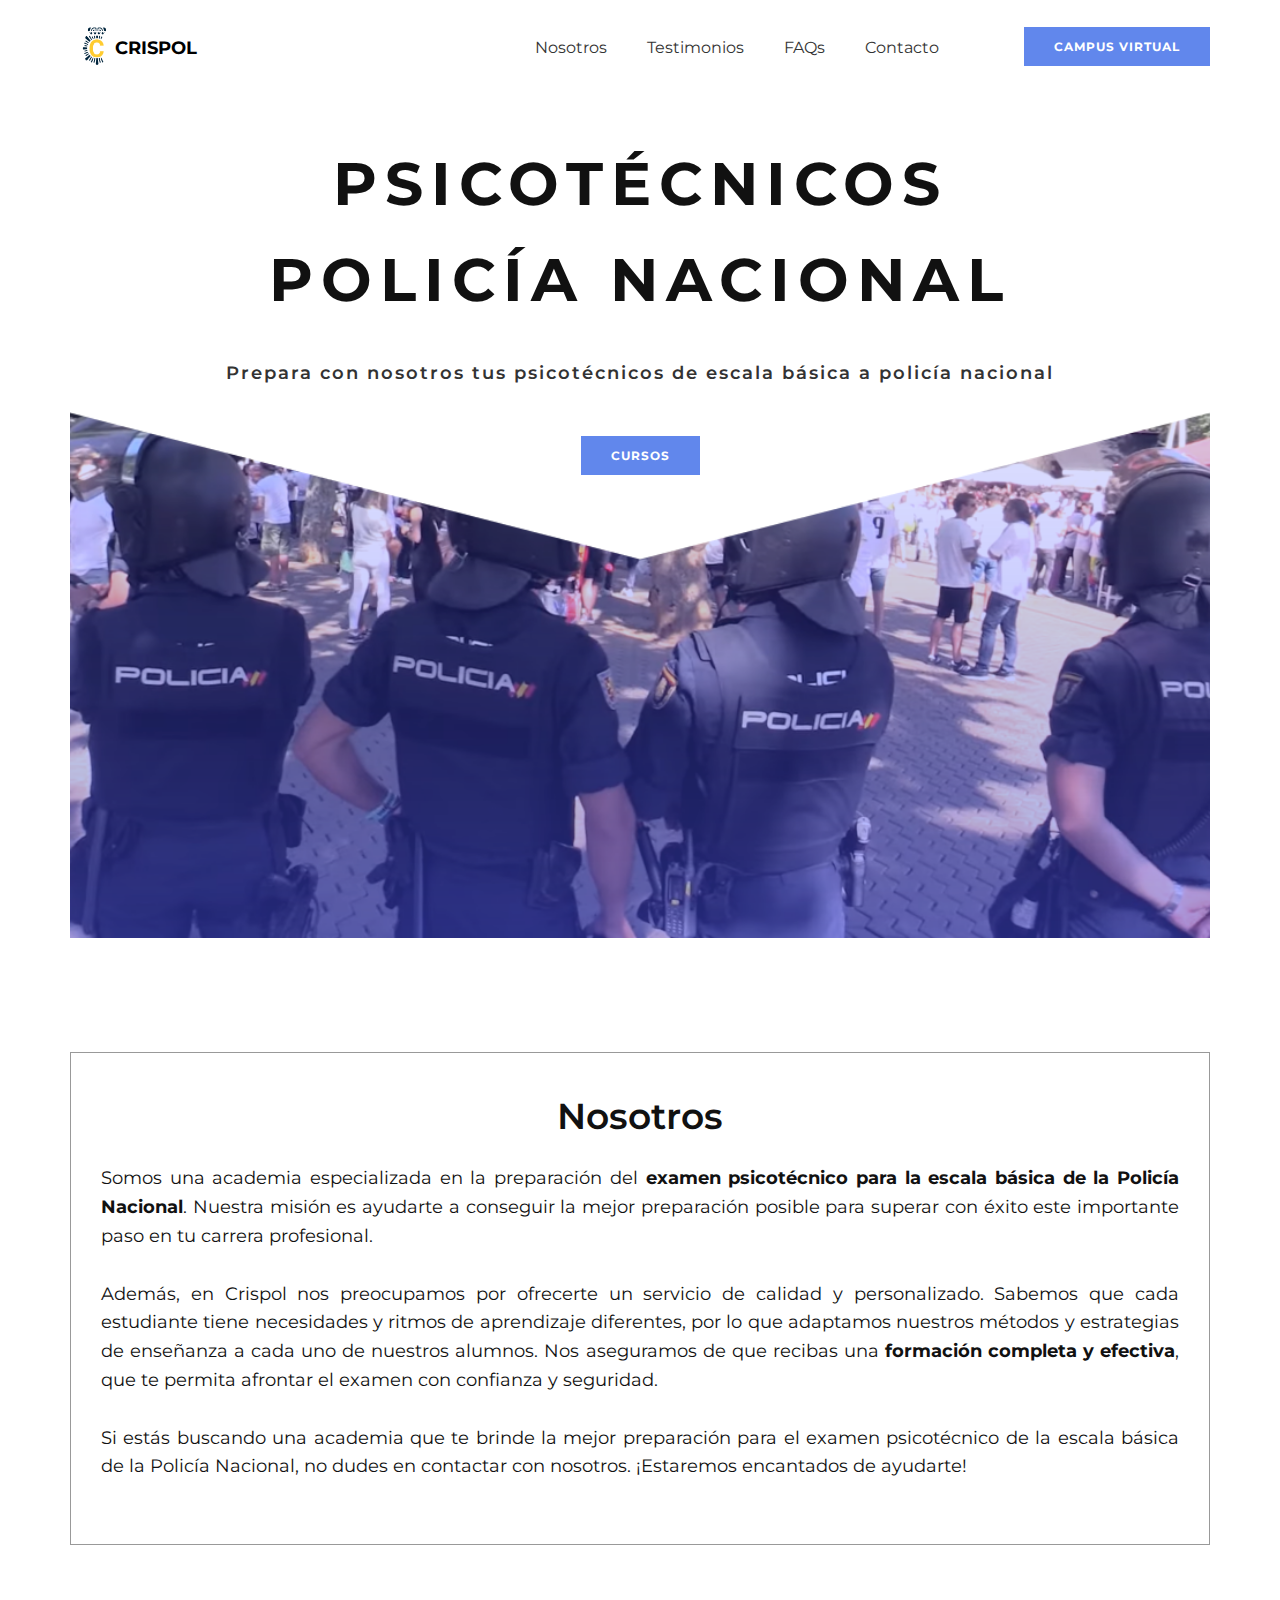
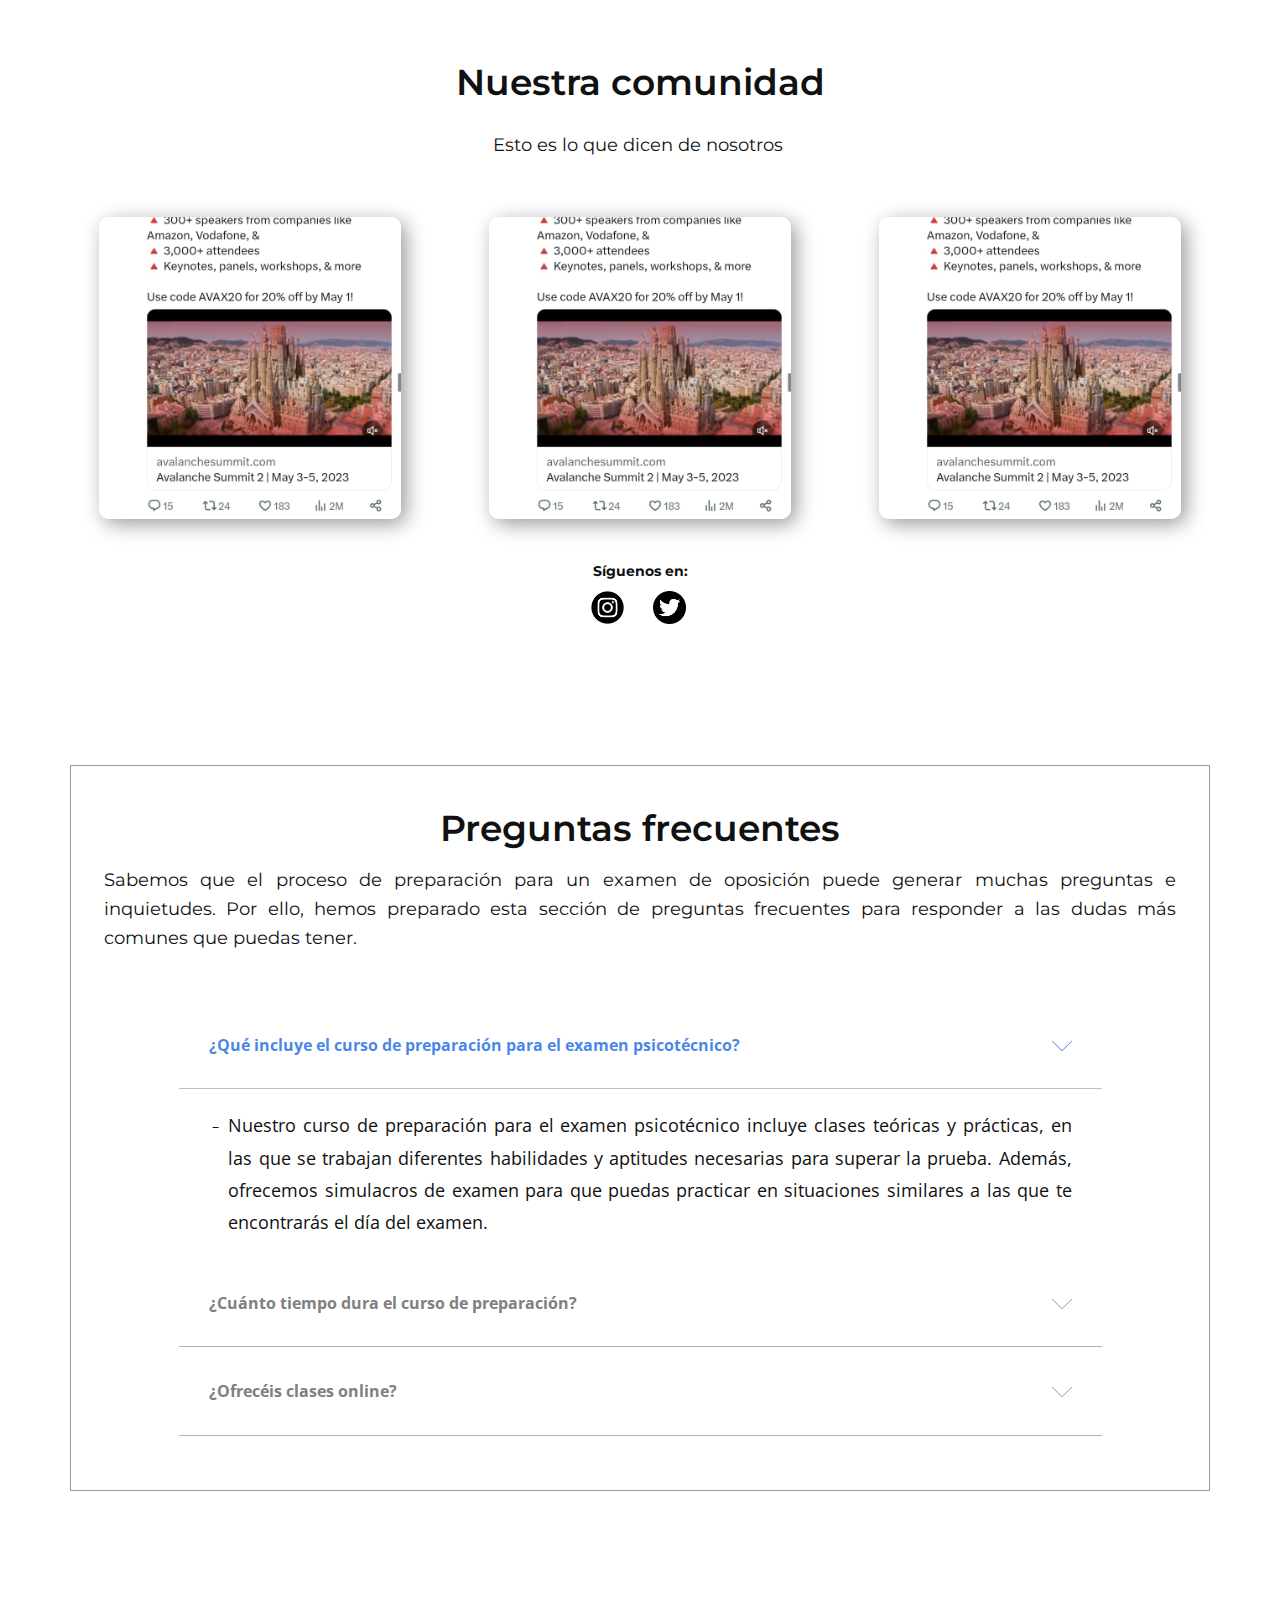
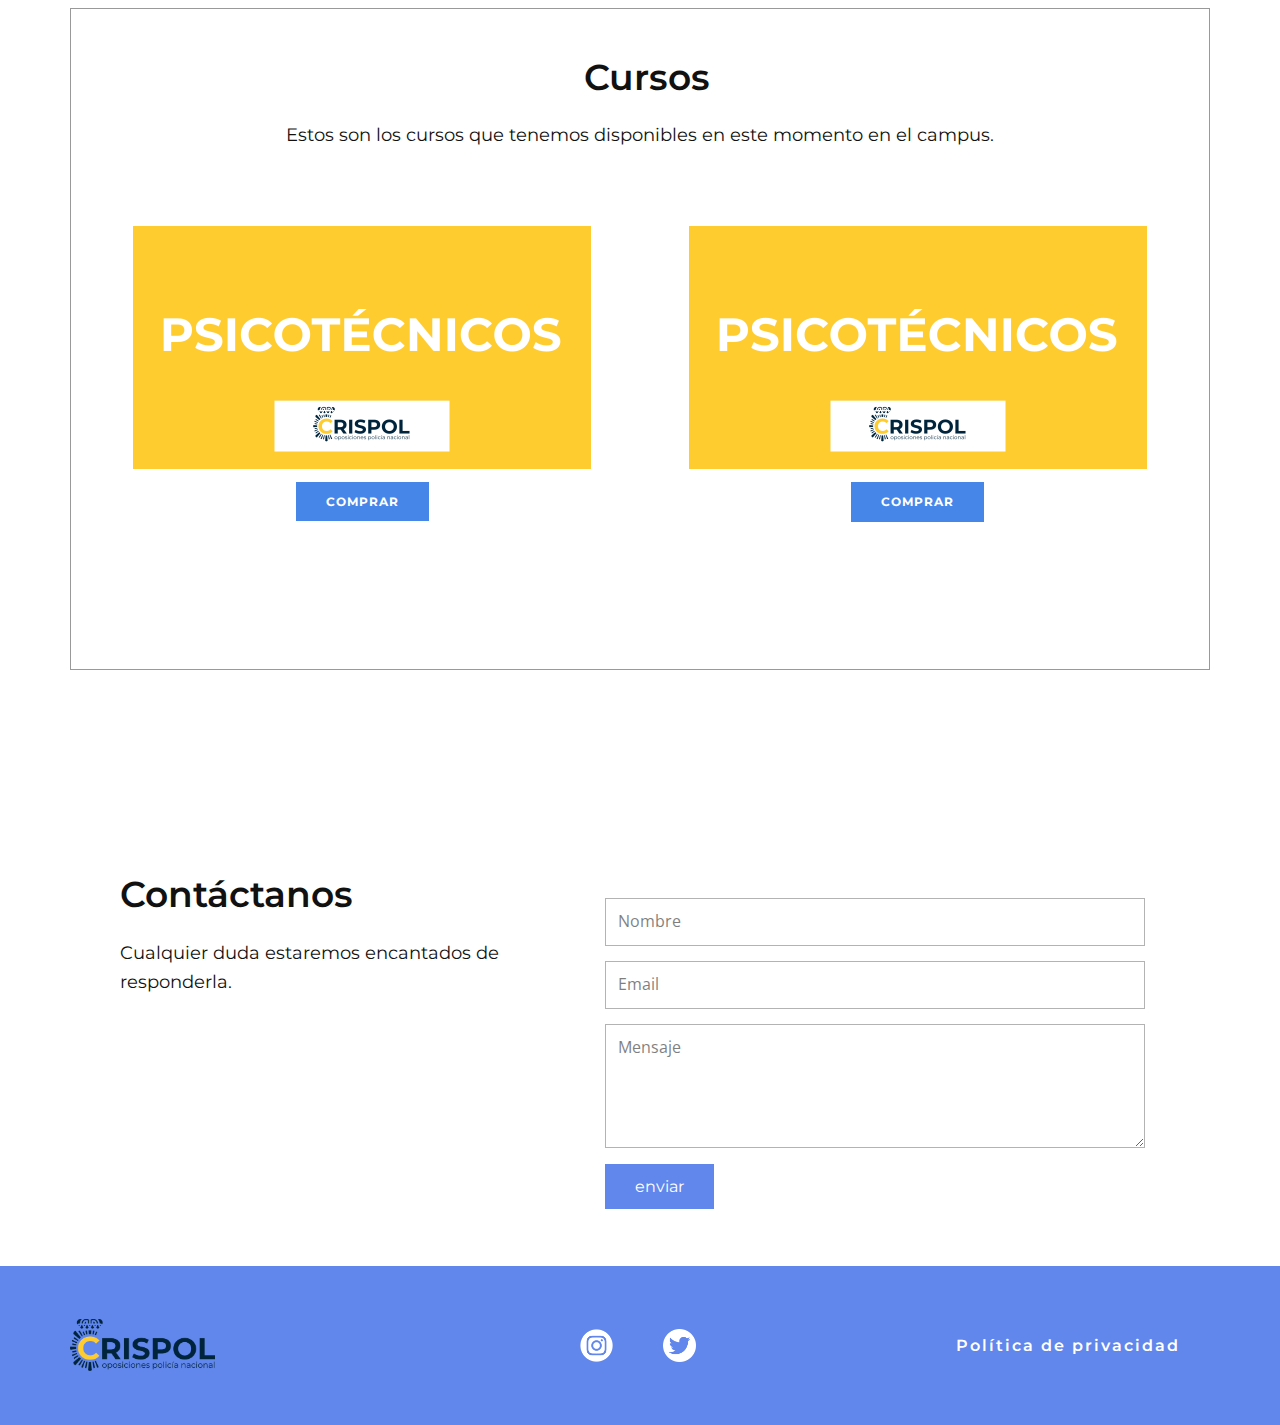
==== commit 2fdc4e98: "2" ====
--- a/index.html
+++ b/index.html
@@ -9,11 +9,10 @@
 <link rel="stylesheet" href="Home.css" media="screen">
     <script class="u-script" type="text/javascript" src="jquery.js" defer=""></script>
     <script class="u-script" type="text/javascript" src="nicepage.js" defer=""></script>
-    <meta name="generator" content="Nicepage 5.9.6, nicepage.com">
+    <meta name="generator" content="">
     <meta name="referrer" content="origin">
     <link id="u-theme-google-font" rel="stylesheet" href="https://fonts.googleapis.com/css?family=Roboto:100,100i,300,300i,400,400i,500,500i,700,700i,900,900i|Open+Sans:300,300i,400,400i,500,500i,600,600i,700,700i,800,800i">
     <link id="u-page-google-font" rel="stylesheet" href="https://fonts.googleapis.com/css?family=Montserrat:100,100i,200,200i,300,300i,400,400i,500,500i,600,600i,700,700i,800,800i,900,900i">
-
 
 
 
@@ -31,7 +30,7 @@
     <meta property="og:title" content="Home">
     <meta property="og:type" content="website">
   <meta data-intl-tel-input-cdn-path="intlTelInput/"></head>
-  <body data-home-page="Home.html" data-home-page-title="Home" class="u-body u-xl-mode" data-lang="es"><header class="u-clearfix u-header u-header" id="sec-d82e"><div class="u-clearfix u-sheet u-sheet-1">
+  <body class="u-body u-xl-mode" data-lang="es"><header class="u-clearfix u-header u-header" id="sec-d82e"><div class="u-clearfix u-sheet u-sheet-1">
         <a href="Home.html" class="u-image u-logo u-image-1" data-image-width="800" data-image-height="826" title="Home">
           <img src="images/favHD.png" class="u-logo-image u-logo-image-1">
         </a>
@@ -59,7 +58,7 @@
 </li><li class="u-nav-item"><a class="u-button-style u-nav-link" href="Home.html">FAQs</a>
 </li><li class="u-nav-item"><a class="u-button-style u-nav-link" href="Home.html">Contacto</a>
 </li></ul>
-                <a href="" class="u-btn u-button-style u-custom-color-1 u-custom-font u-font-montserrat u-hover-feature u-hover-white u-btn-1">acceso al campus</a>
+                <a href="https://campuscrispol.es/" class="u-btn u-button-style u-custom-color-1 u-custom-font u-font-montserrat u-hover-feature u-hover-white u-btn-1">acceso al campus</a>
               </div>
             </div>
             <div class="u-black u-menu-overlay u-opacity u-opacity-70"></div>
@@ -70,18 +69,16 @@
             <span style="font-weight: 700;">CRISPOL</span>
           </a>
         </p>
-        <a href="" class="u-btn u-button-style u-custom-color-2 u-custom-font u-font-montserrat u-hidden-md u-hidden-sm u-hidden-xs u-hover-feature u-hover-white u-btn-3">campus virtual</a>
+        <a href="https://campuscrispol.es/" class="u-btn u-button-style u-custom-color-2 u-custom-font u-font-montserrat u-hidden-md u-hidden-sm u-hidden-xs u-hover-feature u-hover-white u-btn-3">campus virtual</a>
       </div></header>
     <section class="u-clearfix u-section-1" id="sec-4063">
       <div class="u-clearfix u-sheet u-sheet-1" data-image-width="1000" data-image-height="327">
         <p class="u-align-center u-custom-font u-font-montserrat u-text u-text-1"><b>PSICOTÉCNICOS POLICÍA NACIONAL</b>
         </p>
-        <p class="u-align-center-xs u-custom-font u-font-montserrat u-text u-text-default u-text-grey-80 u-text-2">Prepara con nosotros tus psicotécnicos de escala básica a policía nacional</p>
+        <p class="u-align-center-md u-align-center-sm u-align-center-xs u-custom-font u-font-montserrat u-text u-text-default u-text-grey-80 u-text-2">Prepara con nosotros tus psicotécnicos de escala básica a policía nacional</p>
         <img class="u-expanded-width u-image u-image-1" src="images/image12.png" data-image-width="1000" data-image-height="457">
-        <a href="" class="u-btn u-button-style u-custom-color-2 u-custom-font u-font-montserrat u-hover-feature u-hover-white u-btn-1">cursos</a>
-        <a href="" class="u-btn u-button-style u-custom-color-1 u-custom-font u-font-montserrat u-hover-feature u-hover-white u-btn-2">libro</a>
-      </div>
-
+        <a href="Home.html#sec-3ff9" class="u-btn u-button-style u-custom-color-2 u-custom-font u-font-montserrat u-hover-feature u-hover-white u-btn-1">cursos</a>
+      </div>
 
     </section>
     <section class="u-clearfix u-white u-section-2" id="sec-c2e6">
@@ -98,12 +95,14 @@
       </div>
     </section>
     <section class="u-clearfix u-section-3" id="sec-1005">
-      <div class="u-clearfix u-sheet u-sheet-1">
+      <div class="u-clearfix u-sheet u-valign-middle-md u-sheet-1">
         <h2 class="u-custom-font u-font-montserrat u-text u-text-default u-text-1">Nuestra comunidad</h2>
         <p class="u-custom-font u-font-montserrat u-text u-text-default u-text-2">Esto es lo que dicen de nosotros&nbsp;</p>
         <img class="u-image u-image-round u-radius-10 u-image-1" src="images/WhatsAppImage2023-05-01at11.42.28.jpeg" alt="" data-image-width="720" data-image-height="1600">
         <img class="u-image u-image-round u-radius-10 u-image-2" src="images/WhatsAppImage2023-05-01at11.42.28.jpeg" alt="" data-image-width="720" data-image-height="1600">
-        <img class="u-image u-image-round u-radius-10 u-image-3" src="images/WhatsAppImage2023-05-01at11.42.28.jpeg" alt="" data-image-width="720" data-image-height="1600"><span class="u-file-icon u-hover-feature u-icon u-icon-1"><img src="images/3669691.png" alt=""></span><span class="u-file-icon u-hover-feature u-icon u-icon-2"><img src="images/3670274.png" alt=""></span>
+        <img class="u-image u-image-round u-radius-10 u-image-3" src="images/WhatsAppImage2023-05-01at11.42.28.jpeg" alt="" data-image-width="720" data-image-height="1600">
+        <p class="u-custom-font u-font-montserrat u-text u-text-default u-text-3">Síguenos en: <span style="font-weight: 700;"></span>
+        </p><span class="u-file-icon u-hover-feature u-icon u-icon-1"><img src="images/3669691.png" alt=""></span><span class="u-file-icon u-hover-feature u-icon u-icon-2"><img src="images/3670274.png" alt=""></span>
       </div>
 
 
@@ -175,24 +174,7 @@
         </div>
       </div>
     </section>
-    <section class="u-clearfix u-section-5" id="sec-e47e">
-      <div class="u-clearfix u-sheet u-sheet-1">
-        <h2 class="u-custom-font u-font-montserrat u-text u-text-default u-text-white u-text-1">Nuestro libro</h2>
-        <img class="u-expanded-width-lg u-expanded-width-md u-expanded-width-sm u-expanded-width-xs u-image u-image-default u-opacity u-opacity-45 u-image-1" src="images/rect1840.png" alt="" data-image-width="700" data-image-height="242">
-        <p class="u-align-justify u-custom-font u-font-montserrat u-text u-text-body-alt-color u-text-2"> Estamos emocionados de presentarte nuestro libro titulado "Preparación para el Examen Psicotécnico de la Escala Básica de la Policía Nacional".&nbsp;<br>
-          <br>Este libro ha sido creado por nuestros expertos en psicotécnica y está diseñado para ayudarte a prepararte para el examen de la Policía Nacional.&nbsp;<br>
-          <br>Nuestro objetivo es proporcionarte una guía completa y detallada para que puedas dominar las habilidades necesarias para superar el examen.<br>
-          <br>
-          <br>
-        </p>
-        <a href="" class="u-btn u-button-style u-custom-color-1 u-custom-font u-font-montserrat u-hover-feature u-hover-white u-btn-1">Comprar libro</a>
-        <div class="u-border-1 u-border-white u-container-style u-group u-hidden-md u-hidden-sm u-hidden-xs u-shape-rectangle u-group-1">
-          <div class="u-container-layout u-container-layout-1"></div>
-        </div>
-      </div>
-
-    </section>
-    <section class="u-clearfix u-section-6" id="sec-3ff9">
+    <section class="u-clearfix u-section-5" id="sec-3ff9">
       <div class="u-clearfix u-sheet u-valign-middle-md u-valign-middle-sm u-valign-middle-xs u-sheet-1">
         <div class="u-border-1 u-border-grey-40 u-container-style u-expanded-width u-group u-shape-rectangle u-group-1">
           <div class="u-container-layout u-container-layout-1">
@@ -208,10 +190,10 @@
 
 
     </section>
-    <section class="u-align-center u-clearfix u-section-7" id="sec-92ee">
+    <section class="u-align-center u-clearfix u-section-6" id="sec-92ee">
       <div class="u-clearfix u-sheet u-sheet-1">
         <h2 class="u-custom-font u-font-montserrat u-text u-text-default u-text-1">Contáctanos</h2>
-        <div class="u-form u-form-1">
+        <div class="u-expanded-width-xs u-form u-form-1">
           <form action="" class="u-clearfix u-form-spacing-15 u-form-vertical u-inner-form" style="padding: 15px;" source="email" name="form">
             <div class="u-form-group u-form-name u-label-none">
               <label for="name-6797" class="u-label">Name</label>
@@ -232,7 +214,7 @@
             <div class="u-form-send-message u-form-send-success">Thank you! Your message has been sent.</div>
             <div class="u-form-send-error u-form-send-message">Unable to send your message. Please fix errors then try again.</div>
             <input type="hidden" value="" name="recaptchaResponse">
-            <input type="hidden" name="formServices" value="59ebe9d5ba5c57f91d4d55b6774d4c29">
+            <input type="hidden" name="formServices" value="2a71a0e3-a12f-aa67-45bc-2aafb578e629">
           </form>
         </div>
         <p class="u-align-left u-custom-font u-font-montserrat u-text u-text-2">Cualquier duda estaremos encantados de responderla.</p>
@@ -248,6 +230,6 @@
           <a class="u-active-none u-border-none u-btn u-button-link u-button-style u-hover-none u-none u-text-white u-btn-1" href="Política-de-privacidad.html">Política de privacidad</a>
         </p>
       </div></footer>
-
+    
 
 </body></html>
--- a/nicepage.css
+++ b/nicepage.css
@@ -42008,14 +42008,17 @@
 }
 @media (max-width: 575px) {
   .u-footer .u-icon-1 {
+    margin-top: 95px;
     margin-right: auto;
-    margin-left: 126px;
+    margin-left: 125px;
   }
 
   .u-footer .u-icon-2 {
-    margin-top: -31px;
-    margin-right: 104px;
-    margin-left: auto;
+    margin-left: 186px;
+  }
+
+  .u-footer .u-image-1 {
+    margin-top: -112px;
   }
 }
 .u-footer .u-icon-1, .u-footer .u-icon-1:before, .u-footer .u-icon-1 > .u-container-layout:before {
--- a/Home.css
+++ b/Home.css
@@ -29,17 +29,7 @@
   font-size: 0.75rem;
   font-weight: 700;
   background-image: none;
-  margin: -517px auto 0 640px;
-}
-
-.u-section-1 .u-btn-2 {
-  transition-duration: 0.5s;
-  text-shadow: 0px 0px 0px rgba(0,0,0,0);
-  text-transform: uppercase;
-  letter-spacing: 1px;
-  font-size: 0.75rem;
-  font-weight: 700;
-  margin: -39px auto 60px 382px;
+  margin: -502px auto 60px;
 }
 
 @media (max-width: 1199px) {
@@ -50,11 +40,6 @@
 
   .u-section-1 .u-btn-1 {
     margin-top: -519px;
-    margin-left: 540px;
-  }
-
-  .u-section-1 .u-btn-2 {
-    margin-left: 282px;
   }
 }
 
@@ -66,11 +51,6 @@
 
   .u-section-1 .u-btn-1 {
     margin-top: -495px;
-    margin-left: 394px;
-  }
-
-  .u-section-1 .u-btn-2 {
-    margin-left: 208px;
   }
 }
 
@@ -84,17 +64,13 @@
   }
 
   .u-section-1 .u-btn-1 {
-    margin-left: 304px;
-  }
-
-  .u-section-1 .u-btn-2 {
-    margin-left: 118px;
+    margin-top: -500px;
   }
 }
 
 @media (max-width: 575px) {
   .u-section-1 .u-sheet-1 {
-    min-height: 851px;
+    min-height: 793px;
   }
 
   .u-section-1 .u-text-1 {
@@ -110,17 +86,11 @@
   }
 
   .u-section-1 .u-image-1 {
-    margin-top: 17px;
+    margin-top: -28px;
   }
 
   .u-section-1 .u-btn-1 {
-    margin-top: -497px;
-    margin-right: 0;
-    margin-left: auto;
-  }
-
-  .u-section-1 .u-btn-2 {
-    margin-left: 0;
+    margin-top: -463px;
   }
 }
 
@@ -162,46 +132,6 @@
 
 .u-container-layout.hover .u-section-1 .u-btn-1 {
   transform: rotate(0deg) scale(1) translateX(0px) translateY(0px) !important;
-}
-
-.u-section-1 .u-btn-2,
-.u-section-1 .u-btn-2:before,
-.u-section-1 .u-btn-2 > .u-container-layout:before {
-  transition-property: fill, color, background-color, stroke-width, border-style, border-width, border-top-width, border-left-width, border-right-width, border-bottom-width, custom-border, borders, box-shadow, text-shadow, opacity, border-radius, stroke, border-color, font-size, font-style, font-weight, text-decoration, letter-spacing, transform, background-image, image-zoom, background-size, background-position;
-}
-
-.u-section-1 .u-btn-2.u-btn-2.u-btn-2:hover {
-  box-shadow: 2px 2px 8px 0px rgba(128,128,128,0.55) !important;
-  transform: scale(1) translateY(px) !important;
-  color: rgba(0,87,225,0.72) !important;
-  text-shadow: 0px 0px 0px rgba(0,0,0,0) !important;
-}
-
-.u-section-1 .u-btn-2.u-btn-2.u-btn-2:hover:before {
-  background-color: transparent !important;
-}
-
-.u-section-1 .u-btn-2 {
-  border-color: transparent !important;
-}
-
-.u-section-1 .u-btn-2.u-btn-2.u-btn-2.hover {
-  box-shadow: 2px 2px 8px 0px rgba(128,128,128,0.55) !important;
-  transform: scale(1) translateY(px) !important;
-  color: rgba(0,87,225,0.72) !important;
-  text-shadow: 0px 0px 0px rgba(0,0,0,0) !important;
-}
-
-.u-section-1 .u-btn-2 {
-  border-color: transparent !important;
-}
-
-.u-section-1 .u-container-layout:hover .u-btn-2 {
-  transform: rotate(0deg) scale(1) translateX(0px) translateY(0px) !important;
-}
-
-.u-container-layout.hover .u-section-1 .u-btn-2 {
-  transform: rotate(0deg) scale(1) translateX(0px) translateY(0px) !important;
 } .u-section-2 {
   background-image: none;
 }
@@ -306,6 +236,12 @@
   height: 302px;
   box-shadow: 5px 5px 20px 0 rgba(0,0,0,0.4);
   margin: -302px 29px 0 auto;
+}
+
+.u-section-3 .u-text-3 {
+  font-size: 0.875rem;
+  font-weight: 700;
+  margin: 41px auto 0;
 }
 
 .u-section-3 .u-icon-1 {
@@ -315,7 +251,7 @@
   transition-duration: 0.5s;
   text-shadow: 0px 0px 0px rgba(0,0,0,0);
   transform: translateX(0px) translateY(0px) scale(1) rotate(0deg);
-  margin: 78px 524px 0 auto;
+  margin: 8px 524px 0 auto;
 }
 
 .u-section-3 .u-icon-2 {
@@ -330,10 +266,6 @@
 }
 
 @media (max-width: 1199px) {
-  .u-section-3 .u-sheet-1 {
-    min-height: 684px;
-  }
-
   .u-section-3 .u-image-1 {
     width: 270px;
     height: 272px;
@@ -355,8 +287,11 @@
     margin-left: 644px;
   }
 
+  .u-section-3 .u-text-3 {
+    margin-top: 68px;
+  }
+
   .u-section-3 .u-icon-1 {
-    margin-top: 105px;
     margin-right: auto;
     margin-left: 476px;
   }
@@ -368,7 +303,7 @@
 
 @media (max-width: 991px) {
   .u-section-3 .u-sheet-1 {
-    min-height: 480px;
+    min-height: 576px;
   }
 
   .u-section-3 .u-image-1 {
@@ -392,89 +327,116 @@
     margin-left: auto;
   }
 
+  .u-section-3 .u-text-3 {
+    width: auto;
+    margin-top: 92px;
+  }
+
   .u-section-3 .u-icon-1 {
-    margin-top: 24px;
-    margin-left: 361px;
+    margin-right: 313px;
+    margin-left: auto;
   }
 
   .u-section-3 .u-icon-2 {
-    margin-bottom: 0;
+    margin-bottom: 41px;
     margin-left: 314px;
   }
 }
 
 @media (max-width: 767px) {
   .u-section-3 .u-sheet-1 {
-    min-height: 499px;
+    min-height: 519px;
+  }
+
+  .u-section-3 .u-text-1 {
+    width: auto;
+    margin-top: 76px;
+  }
+
+  .u-section-3 .u-text-2 {
+    width: auto;
+    margin-top: 16px;
   }
 
   .u-section-3 .u-image-1 {
     width: 142px;
     height: 149px;
-    margin-left: 20px;
+    margin-top: 34px;
+    margin-left: 16px;
   }
 
   .u-section-3 .u-image-2 {
     width: 148px;
     height: 149px;
     margin-top: -149px;
+    margin-left: 192px;
   }
 
   .u-section-3 .u-image-3 {
     width: 150px;
     height: 149px;
     margin-top: -149px;
-    margin-right: 13px;
+    margin-right: auto;
+    margin-left: 374px;
+  }
+
+  .u-section-3 .u-text-3 {
+    margin-top: 58px;
   }
 
   .u-section-3 .u-icon-1 {
-    margin-top: 89px;
-    margin-left: 277px;
+    margin-right: auto;
+    margin-left: 284px;
   }
 
   .u-section-3 .u-icon-2 {
+    margin-bottom: 57px;
     margin-left: 230px;
   }
 }
 
 @media (max-width: 575px) {
   .u-section-3 .u-sheet-1 {
-    min-height: 1139px;
+    min-height: 1087px;
   }
 
   .u-section-3 .u-text-1 {
     font-size: 1.875rem;
-    margin-top: 43px;
   }
 
   .u-section-3 .u-image-1 {
     width: 311px;
-    height: 250px;
+    height: 211px;
     margin-left: auto;
   }
 
   .u-section-3 .u-image-2 {
     width: 307px;
     height: 250px;
-    margin-top: 35px;
+    margin-top: 296px;
+    margin-left: auto;
   }
 
   .u-section-3 .u-image-3 {
     width: 314px;
     height: 250px;
-    margin-top: 35px;
-    margin-right: 15px;
-    margin-left: 9px;
+    margin-top: -523px;
+    margin-left: auto;
+  }
+
+  .u-section-3 .u-text-3 {
+    margin-top: 317px;
   }
 
   .u-section-3 .u-icon-1 {
-    margin-top: 119px;
-    margin-left: 196px;
+    margin-top: 13px;
+    margin-right: 119px;
+    margin-left: auto;
   }
 
   .u-section-3 .u-icon-2 {
-    margin-bottom: 45px;
-    margin-left: 111px;
+    margin-bottom: 33px;
+    margin-left: 117px;
   }
 }
 
@@ -774,25 +736,40 @@
     width: 340px;
   }
 }.u-section-5 .u-sheet-1 {
-  min-height: 640px;
+  min-height: 816px;
+}
+
+.u-section-5 .u-group-1 {
+  min-height: 662px;
+  height: auto;
+  margin-top: 54px;
+  margin-bottom: 60px;
+}
+
+.u-section-5 .u-container-layout-1 {
+  padding: 17px 0;
 }
 
 .u-section-5 .u-text-1 {
   font-size: 2.25rem;
   font-weight: 600;
-  margin: 55px auto 0 449px;
+  margin: 32px 499px 0 auto;
+}
+
+.u-section-5 .u-text-2 {
+  margin: 24px 31px 0;
 }
 
 .u-section-5 .u-image-1 {
-  height: 525px;
-  width: 1140px;
-  margin: -94px auto 0;
-}
-
-.u-section-5 .u-text-2 {
-  background-image: none;
-  font-weight: normal;
-  margin: -444px 596px 0 90px;
+  width: 458px;
+  height: 243px;
+  margin: 76px auto 0 62px;
+}
+
+.u-section-5 .u-image-2 {
+  width: 458px;
+  height: 243px;
+  margin: -243px 62px 0 auto;
 }
 
 .u-section-5 .u-btn-1 {
@@ -802,238 +779,10 @@
   letter-spacing: 1px;
   font-size: 0.75rem;
   font-weight: 700;
-  margin: -241px 162px 0 auto;
-}
-
-.u-section-5 .u-group-1 {
-  min-height: 425px;
-  height: auto;
-  width: 570px;
-  margin: -236px auto 60px 40px;
-}
-
-.u-section-5 .u-container-layout-1 {
-  padding: 19px 30px;
-}
-
-@media (max-width: 1199px) {
-  .u-section-5 .u-sheet-1 {
-    min-height: 548px;
-  }
-
-  .u-section-5 .u-text-1 {
-    margin-left: 370px;
-  }
-
-  .u-section-5 .u-image-1 {
-    height: 489px;
-    margin-right: initial;
-    margin-left: initial;
-    width: auto;
-  }
-
-  .u-section-5 .u-text-2 {
-    width: auto;
-    margin-top: -428px;
-    margin-right: 389px;
-    margin-left: 97px;
-  }
-
-  .u-section-5 .u-btn-1 {
-    margin-top: -221px;
-    margin-right: 75px;
-  }
-
-  .u-section-5 .u-group-1 {
-    margin-top: -252px;
-    margin-left: 39px;
-    height: auto;
-  }
-}
-
-@media (max-width: 991px) {
-  .u-section-5 .u-sheet-1 {
-    min-height: 541px;
-  }
-
-  .u-section-5 .u-text-1 {
-    margin-left: 283px;
-  }
-
-  .u-section-5 .u-text-2 {
-    margin-top: -461px;
-    margin-left: 39px;
-    margin-right: 39px;
-  }
-
-  .u-section-5 .u-btn-1 {
-    margin-top: 0;
-    margin-right: auto;
-    margin-bottom: 60px;
-  }
-
-  .u-section-5 .u-group-1 {
-    min-height: 330px;
-    width: 677px;
-    margin-top: -256px;
-    margin-left: auto;
-  }
-
-  .u-section-5 .u-container-layout-1 {
-    padding-top: 35px;
-  }
-}
-
-@media (max-width: 767px) {
-  .u-section-5 .u-sheet-1 {
-    min-height: 548px;
-  }
-
-  .u-section-5 .u-text-1 {
-    margin-left: 212px;
-  }
-
-  .u-section-5 .u-text-2 {
-    margin-top: -449px;
-  }
-
-  .u-section-5 .u-btn-1 {
-    margin-top: -8px;
-  }
-
-  .u-section-5 .u-group-1 {
-    width: 540px;
-    margin-top: 290px;
-    margin-bottom: 39px;
-  }
-
-  .u-section-5 .u-container-layout-1 {
-    padding-top: 30px;
-    padding-left: 10px;
-    padding-right: 10px;
-  }
-}
-
-@media (max-width: 575px) {
-  .u-section-5 .u-sheet-1 {
-    min-height: 572px;
-  }
-
-  .u-section-5 .u-text-1 {
-    font-size: 1.875rem;
-    margin-left: 133px;
-  }
-
-  .u-section-5 .u-image-1 {
-    height: 537px;
-    width: auto;
-    margin-right: initial;
-    margin-left: initial;
-  }
-
-  .u-section-5 .u-text-2 {
-    margin-top: -508px;
-    margin-left: 20px;
-    margin-right: 20px;
-  }
-
-  .u-section-5 .u-btn-1 {
-    margin-top: -15px;
-  }
-
-  .u-section-5 .u-group-1 {
-    width: 340px;
-    margin-top: 393px;
-    margin-bottom: 60px;
-  }
-}
-
-.u-section-5 .u-btn-1,
-.u-section-5 .u-btn-1:before,
-.u-section-5 .u-btn-1 > .u-container-layout:before {
-  transition-property: fill, color, background-color, stroke-width, border-style, border-width, border-top-width, border-left-width, border-right-width, border-bottom-width, custom-border, borders, box-shadow, text-shadow, opacity, border-radius, stroke, border-color, font-size, font-style, font-weight, text-decoration, letter-spacing, transform, background-image, image-zoom, background-size, background-position;
-}
-
-.u-section-5 .u-btn-1.u-btn-1.u-btn-1:hover {
-  box-shadow: 2px 2px 8px 0px rgba(128,128,128,0.55) !important;
-  transform: scale(1) translateY(px) !important;
-  color: rgba(0,87,225,0.72) !important;
-  text-shadow: 0px 0px 0px rgba(0,0,0,0) !important;
-}
-
-.u-section-5 .u-btn-1.u-btn-1.u-btn-1:hover:before {
-  background-color: transparent !important;
-}
-
-.u-section-5 .u-btn-1 {
-  border-color: transparent !important;
-}
-
-.u-section-5 .u-btn-1.u-btn-1.u-btn-1.hover {
-  box-shadow: 2px 2px 8px 0px rgba(128,128,128,0.55) !important;
-  transform: scale(1) translateY(px) !important;
-  color: rgba(0,87,225,0.72) !important;
-  text-shadow: 0px 0px 0px rgba(0,0,0,0) !important;
-}
-
-.u-section-5 .u-btn-1 {
-  border-color: transparent !important;
-}
-
-.u-section-5 .u-container-layout:hover .u-btn-1 {
-  transform: rotate(0deg) scale(1) translateX(0px) translateY(0px) !important;
-}
-
-.u-container-layout.hover .u-section-5 .u-btn-1 {
-  transform: rotate(0deg) scale(1) translateX(0px) translateY(0px) !important;
-}.u-section-6 .u-sheet-1 {
-  min-height: 816px;
-}
-
-.u-section-6 .u-group-1 {
-  min-height: 662px;
-  height: auto;
-  margin-top: 54px;
-  margin-bottom: 60px;
-}
-
-.u-section-6 .u-container-layout-1 {
-  padding: 17px 0;
-}
-
-.u-section-6 .u-text-1 {
-  font-size: 2.25rem;
-  font-weight: 600;
-  margin: 32px 499px 0 auto;
-}
-
-.u-section-6 .u-text-2 {
-  margin: 24px 31px 0;
-}
-
-.u-section-6 .u-image-1 {
-  width: 458px;
-  height: 243px;
-  margin: 76px auto 0 62px;
-}
-
-.u-section-6 .u-image-2 {
-  width: 458px;
-  height: 243px;
-  margin: -243px 62px 0 auto;
-}
-
-.u-section-6 .u-btn-1 {
-  transition-duration: 0.5s;
-  text-shadow: 0px 0px 0px rgba(0,0,0,0);
-  text-transform: uppercase;
-  letter-spacing: 1px;
-  font-size: 0.75rem;
-  font-weight: 700;
   margin: 13px auto 0 225px;
 }
 
-.u-section-6 .u-btn-2 {
+.u-section-5 .u-btn-2 {
   transition-duration: 0.5s;
   text-shadow: 0px 0px 0px rgba(0,0,0,0);
   text-transform: uppercase;
@@ -1044,294 +793,294 @@
 }
 
 @media (max-width: 1199px) {
-  .u-section-6 .u-sheet-1 {
+  .u-section-5 .u-sheet-1 {
     min-height: 670px;
   }
 
-  .u-section-6 .u-group-1 {
+  .u-section-5 .u-group-1 {
     margin-bottom: 29px;
     min-height: 587px;
     height: auto;
   }
 
-  .u-section-6 .u-text-1 {
+  .u-section-5 .u-text-1 {
     margin-right: 411px;
   }
 
-  .u-section-6 .u-text-2 {
+  .u-section-5 .u-text-2 {
     margin-left: 0;
     margin-right: 0;
   }
 
-  .u-section-6 .u-image-1 {
+  .u-section-5 .u-image-1 {
     width: 314px;
     height: 179px;
     margin-left: 76px;
   }
 
-  .u-section-6 .u-image-2 {
+  .u-section-5 .u-image-2 {
     width: 338px;
     height: 179px;
     margin-top: -179px;
     margin-right: 76px;
   }
 
-  .u-section-6 .u-btn-1 {
+  .u-section-5 .u-btn-1 {
     margin-top: 43px;
     margin-left: 167px;
   }
 
-  .u-section-6 .u-btn-2 {
+  .u-section-5 .u-btn-2 {
     margin-right: 179px;
   }
 }
 
 @media (max-width: 991px) {
-  .u-section-6 .u-sheet-1 {
+  .u-section-5 .u-sheet-1 {
     min-height: 571px;
   }
 
-  .u-section-6 .u-group-1 {
+  .u-section-5 .u-group-1 {
     margin-top: 55px;
     margin-bottom: 55px;
     min-height: 462px;
   }
 
-  .u-section-6 .u-text-1 {
+  .u-section-5 .u-text-1 {
     width: auto;
     margin-top: 29px;
     margin-right: auto;
   }
 
-  .u-section-6 .u-text-2 {
+  .u-section-5 .u-text-2 {
     width: auto;
     margin-top: 27px;
     margin-left: 27px;
     margin-right: 27px;
   }
 
-  .u-section-6 .u-image-1 {
+  .u-section-5 .u-image-1 {
     width: 326px;
     height: 170px;
     margin-top: 32px;
     margin-left: 27px;
   }
 
-  .u-section-6 .u-image-2 {
+  .u-section-5 .u-image-2 {
     width: 326px;
     height: 170px;
     margin-top: -170px;
     margin-right: 24px;
   }
 
-  .u-section-6 .u-btn-1 {
+  .u-section-5 .u-btn-1 {
     margin-top: 15px;
     margin-left: 124px;
   }
 
-  .u-section-6 .u-btn-2 {
+  .u-section-5 .u-btn-2 {
     margin-right: 121px;
   }
 }
 
 @media (max-width: 767px) {
-  .u-section-6 .u-group-1 {
+  .u-section-5 .u-group-1 {
     margin-top: 60px;
     margin-bottom: 60px;
     min-height: 428px;
   }
 
-  .u-section-6 .u-text-2 {
+  .u-section-5 .u-text-2 {
     margin-top: 20px;
     margin-left: 14px;
     margin-right: 14px;
   }
 
-  .u-section-6 .u-image-1 {
+  .u-section-5 .u-image-1 {
     width: 226px;
     height: 127px;
     margin-top: 24px;
   }
 
-  .u-section-6 .u-image-2 {
+  .u-section-5 .u-image-2 {
     width: 226px;
     height: 127px;
     margin-top: -127px;
     margin-right: 27px;
   }
 
-  .u-section-6 .u-btn-1 {
+  .u-section-5 .u-btn-1 {
     margin-top: 14px;
     margin-left: 74px;
   }
 
-  .u-section-6 .u-btn-2 {
+  .u-section-5 .u-btn-2 {
     margin-right: 74px;
   }
 }
 
 @media (max-width: 575px) {
-  .u-section-6 .u-sheet-1 {
+  .u-section-5 .u-sheet-1 {
     min-height: 825px;
   }
 
-  .u-section-6 .u-group-1 {
+  .u-section-5 .u-group-1 {
     margin-top: 55px;
     margin-bottom: 55px;
     min-height: 690px;
   }
 
-  .u-section-6 .u-text-1 {
+  .u-section-5 .u-text-1 {
     font-size: 1.875rem;
   }
 
-  .u-section-6 .u-text-2 {
+  .u-section-5 .u-text-2 {
     margin-left: 0;
     margin-right: 0;
   }
 
-  .u-section-6 .u-image-1 {
+  .u-section-5 .u-image-1 {
     width: 304px;
     height: 169px;
     margin-left: auto;
   }
 
-  .u-section-6 .u-image-2 {
+  .u-section-5 .u-image-2 {
     width: 304px;
     height: 164px;
     margin-top: 77px;
     margin-right: auto;
   }
 
-  .u-section-6 .u-btn-1 {
+  .u-section-5 .u-btn-1 {
     margin-top: -232px;
     margin-left: auto;
   }
 
-  .u-section-6 .u-btn-2 {
+  .u-section-5 .u-btn-2 {
     margin-top: 206px;
     margin-right: auto;
   }
 }
 
-.u-section-6 .u-btn-1,
-.u-section-6 .u-btn-1:before,
-.u-section-6 .u-btn-1 > .u-container-layout:before {
+.u-section-5 .u-btn-1,
+.u-section-5 .u-btn-1:before,
+.u-section-5 .u-btn-1 > .u-container-layout:before {
   transition-property: fill, color, background-color, stroke-width, border-style, border-width, border-top-width, border-left-width, border-right-width, border-bottom-width, custom-border, borders, box-shadow, text-shadow, opacity, border-radius, stroke, border-color, font-size, font-style, font-weight, text-decoration, letter-spacing, transform, background-image, image-zoom, background-size, background-position;
 }
 
-.u-section-6 .u-btn-1.u-btn-1.u-btn-1:hover {
+.u-section-5 .u-btn-1.u-btn-1.u-btn-1:hover {
   box-shadow: 2px 2px 8px 0px rgba(128,128,128,0.55) !important;
   transform: scale(1) translateY(px) !important;
   color: rgba(0,87,225,0.72) !important;
   text-shadow: 0px 0px 0px rgba(0,0,0,0) !important;
 }
 
-.u-section-6 .u-btn-1.u-btn-1.u-btn-1:hover:before {
+.u-section-5 .u-btn-1.u-btn-1.u-btn-1:hover:before {
   background-color: transparent !important;
 }
 
-.u-section-6 .u-btn-1 {
+.u-section-5 .u-btn-1 {
   border-color: transparent !important;
 }
 
-.u-section-6 .u-btn-1.u-btn-1.u-btn-1.hover {
+.u-section-5 .u-btn-1.u-btn-1.u-btn-1.hover {
   box-shadow: 2px 2px 8px 0px rgba(128,128,128,0.55) !important;
   transform: scale(1) translateY(px) !important;
   color: rgba(0,87,225,0.72) !important;
   text-shadow: 0px 0px 0px rgba(0,0,0,0) !important;
 }
 
-.u-section-6 .u-btn-1 {
+.u-section-5 .u-btn-1 {
   border-color: transparent !important;
 }
 
-.u-section-6 .u-container-layout:hover .u-btn-1 {
+.u-section-5 .u-container-layout:hover .u-btn-1 {
   transform: rotate(0deg) scale(1) translateX(0px) translateY(0px) !important;
 }
 
-.u-container-layout.hover .u-section-6 .u-btn-1 {
+.u-container-layout.hover .u-section-5 .u-btn-1 {
   transform: rotate(0deg) scale(1) translateX(0px) translateY(0px) !important;
 }
 
-.u-section-6 .u-btn-2,
-.u-section-6 .u-btn-2:before,
-.u-section-6 .u-btn-2 > .u-container-layout:before {
+.u-section-5 .u-btn-2,
+.u-section-5 .u-btn-2:before,
+.u-section-5 .u-btn-2 > .u-container-layout:before {
   transition-property: fill, color, background-color, stroke-width, border-style, border-width, border-top-width, border-left-width, border-right-width, border-bottom-width, custom-border, borders, box-shadow, text-shadow, opacity, border-radius, stroke, border-color, font-size, font-style, font-weight, text-decoration, letter-spacing, transform, background-image, image-zoom, background-size, background-position;
 }
 
-.u-section-6 .u-btn-2.u-btn-2.u-btn-2:hover {
+.u-section-5 .u-btn-2.u-btn-2.u-btn-2:hover {
   box-shadow: 2px 2px 8px 0px rgba(128,128,128,0.55) !important;
   transform: scale(1) translateY(px) !important;
   color: rgba(0,87,225,0.72) !important;
   text-shadow: 0px 0px 0px rgba(0,0,0,0) !important;
 }
 
-.u-section-6 .u-btn-2.u-btn-2.u-btn-2:hover:before {
+.u-section-5 .u-btn-2.u-btn-2.u-btn-2:hover:before {
   background-color: transparent !important;
 }
 
-.u-section-6 .u-btn-2 {
+.u-section-5 .u-btn-2 {
   border-color: transparent !important;
 }
 
-.u-section-6 .u-btn-2.u-btn-2.u-btn-2.hover {
+.u-section-5 .u-btn-2.u-btn-2.u-btn-2.hover {
   box-shadow: 2px 2px 8px 0px rgba(128,128,128,0.55) !important;
   transform: scale(1) translateY(px) !important;
   color: rgba(0,87,225,0.72) !important;
   text-shadow: 0px 0px 0px rgba(0,0,0,0) !important;
 }
 
-.u-section-6 .u-btn-2 {
+.u-section-5 .u-btn-2 {
   border-color: transparent !important;
 }
 
-.u-section-6 .u-container-layout:hover .u-btn-2 {
+.u-section-5 .u-container-layout:hover .u-btn-2 {
   transform: rotate(0deg) scale(1) translateX(0px) translateY(0px) !important;
 }
 
-.u-container-layout.hover .u-section-6 .u-btn-2 {
+.u-container-layout.hover .u-section-5 .u-btn-2 {
   transform: rotate(0deg) scale(1) translateX(0px) translateY(0px) !important;
-}.u-section-7 .u-sheet-1 {
+}.u-section-6 .u-sheet-1 {
   min-height: 496px;
 }
 
-.u-section-7 .u-text-1 {
+.u-section-6 .u-text-1 {
   font-size: 2.25rem;
   font-weight: 600;
   margin: 105px auto 0 50px;
 }
 
-.u-section-7 .u-form-1 {
+.u-section-6 .u-form-1 {
   height: 358px;
   margin: -31px 50px 0 520px;
 }
 
-.u-section-7 .u-btn-1 {
+.u-section-6 .u-btn-1 {
   background-image: none;
 }
 
-.u-section-7 .u-text-2 {
+.u-section-6 .u-text-2 {
   margin: -301px 706px 60px 50px;
 }
 
 @media (max-width: 1199px) {
-  .u-section-7 .u-sheet-1 {
+  .u-section-6 .u-sheet-1 {
     min-height: 491px;
   }
 
-  .u-section-7 .u-text-1 {
+  .u-section-6 .u-text-1 {
     width: auto;
     margin-top: 102px;
   }
 
-  .u-section-7 .u-form-1 {
+  .u-section-6 .u-form-1 {
     margin-top: -54px;
     margin-right: 0;
     margin-left: 503px;
   }
 
-  .u-section-7 .u-text-2 {
+  .u-section-6 .u-text-2 {
     width: auto;
     margin-top: -206px;
     margin-right: 506px;
@@ -1339,22 +1088,22 @@
 }
 
 @media (max-width: 991px) {
-  .u-section-7 .u-sheet-1 {
+  .u-section-6 .u-sheet-1 {
     min-height: 639px;
   }
 
-  .u-section-7 .u-text-1 {
+  .u-section-6 .u-text-1 {
     margin-top: 106px;
     margin-left: 19px;
   }
 
-  .u-section-7 .u-form-1 {
+  .u-section-6 .u-form-1 {
     margin-top: -50px;
     margin-right: 19px;
     margin-left: 302px;
   }
 
-  .u-section-7 .u-text-2 {
+  .u-section-6 .u-text-2 {
     margin-top: -210px;
     margin-right: 465px;
     margin-left: 19px;
@@ -1362,23 +1111,23 @@
 }
 
 @media (max-width: 767px) {
-  .u-section-7 .u-sheet-1 {
+  .u-section-6 .u-sheet-1 {
     min-height: 668px;
   }
 
-  .u-section-7 .u-text-1 {
+  .u-section-6 .u-text-1 {
     margin-top: 78px;
     margin-left: auto;
   }
 
-  .u-section-7 .u-form-1 {
+  .u-section-6 .u-form-1 {
     width: 401px;
     margin-top: 79px;
     margin-left: auto;
     margin-right: auto;
   }
 
-  .u-section-7 .u-text-2 {
+  .u-section-6 .u-text-2 {
     width: 381px;
     margin-top: -411px;
     margin-left: auto;
@@ -1387,25 +1136,26 @@
 }
 
 @media (max-width: 575px) {
-  .u-section-7 .u-sheet-1 {
+  .u-section-6 .u-sheet-1 {
     min-height: 608px;
   }
 
-  .u-section-7 .u-text-1 {
+  .u-section-6 .u-text-1 {
     font-size: 1.875rem;
     margin-top: 80px;
   }
 
-  .u-section-7 .u-form-1 {
-    width: 340px;
-    margin-top: 84px;
+  .u-section-6 .u-form-1 {
+    margin-top: 80px;
+    margin-right: initial;
+    margin-left: initial;
+    width: auto;
+  }
+
+  .u-section-6 .u-text-2 {
+    width: auto;
+    margin-top: -425px;
     margin-left: 13px;
-  }
-
-  .u-section-7 .u-text-2 {
-    width: auto;
-    margin-top: -428px;
-    margin-right: 0;
-    margin-left: 26px;
+    margin-right: 13px;
   }
 }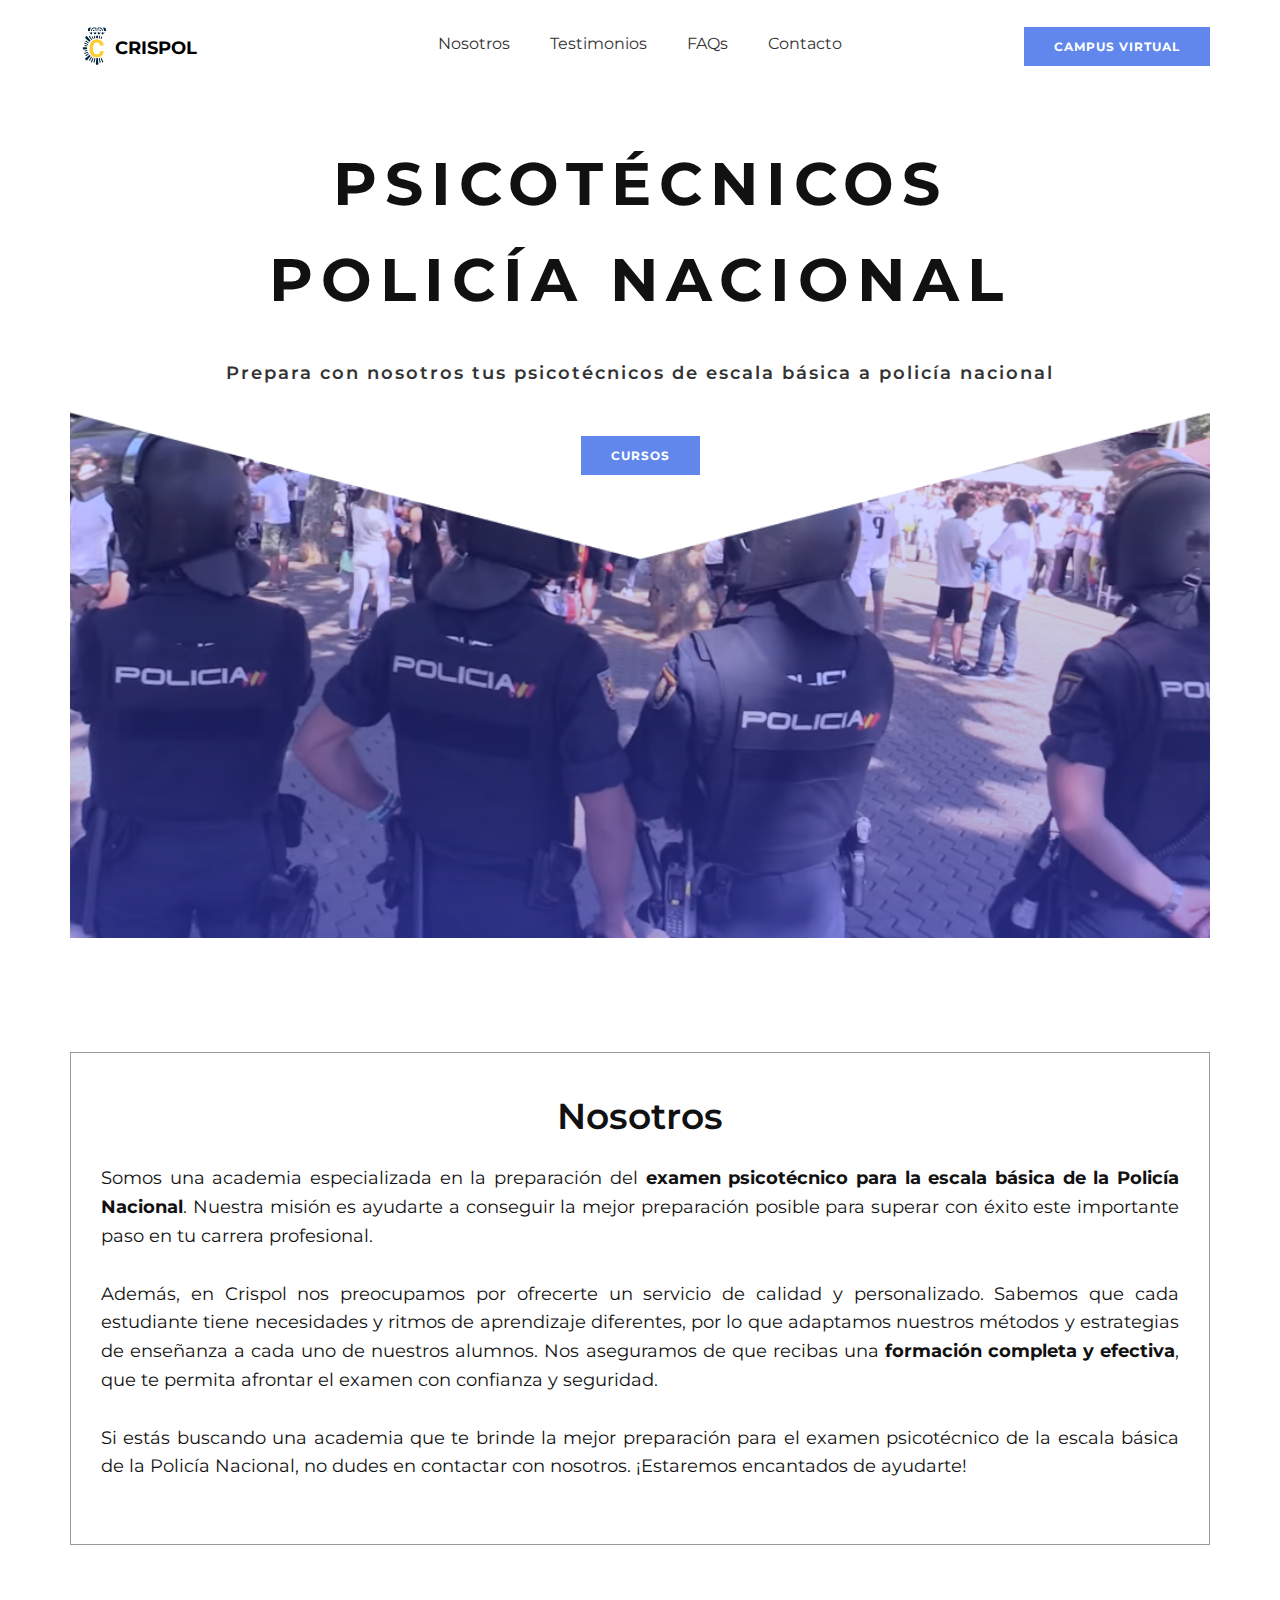
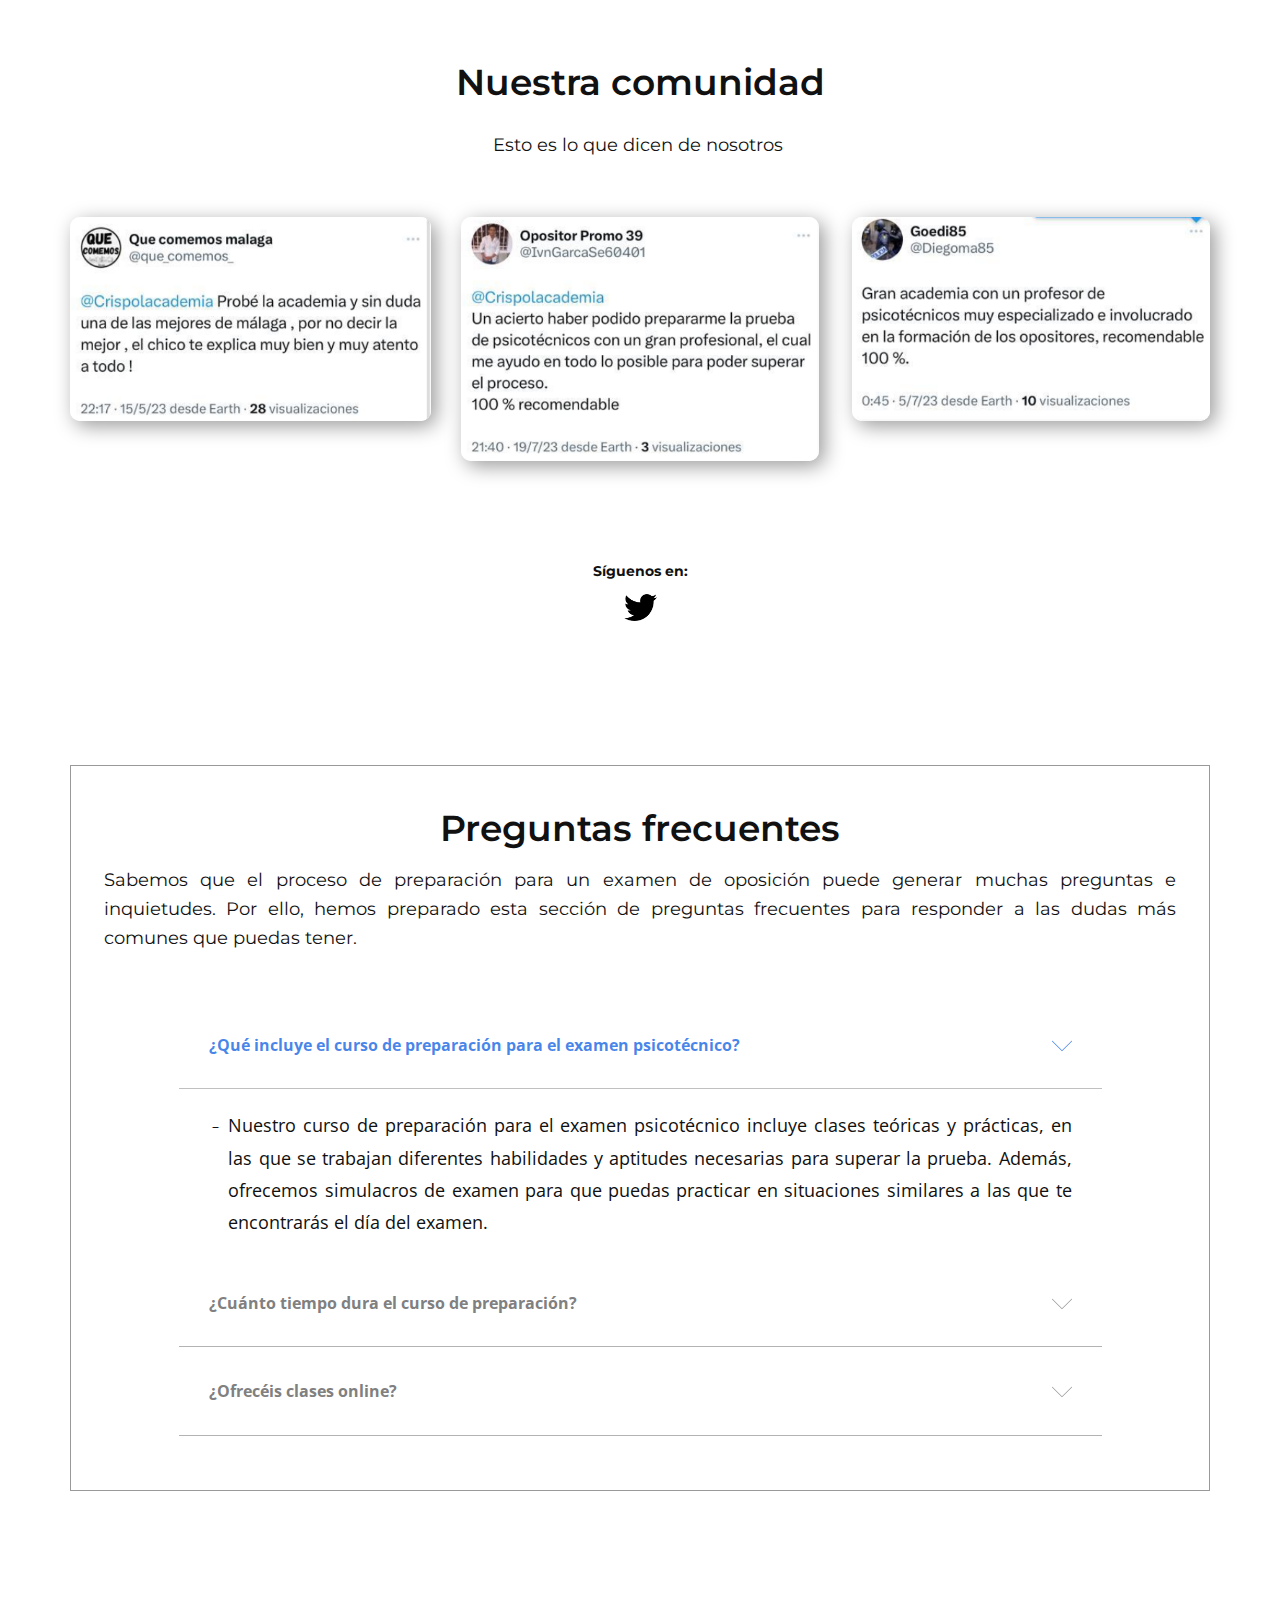
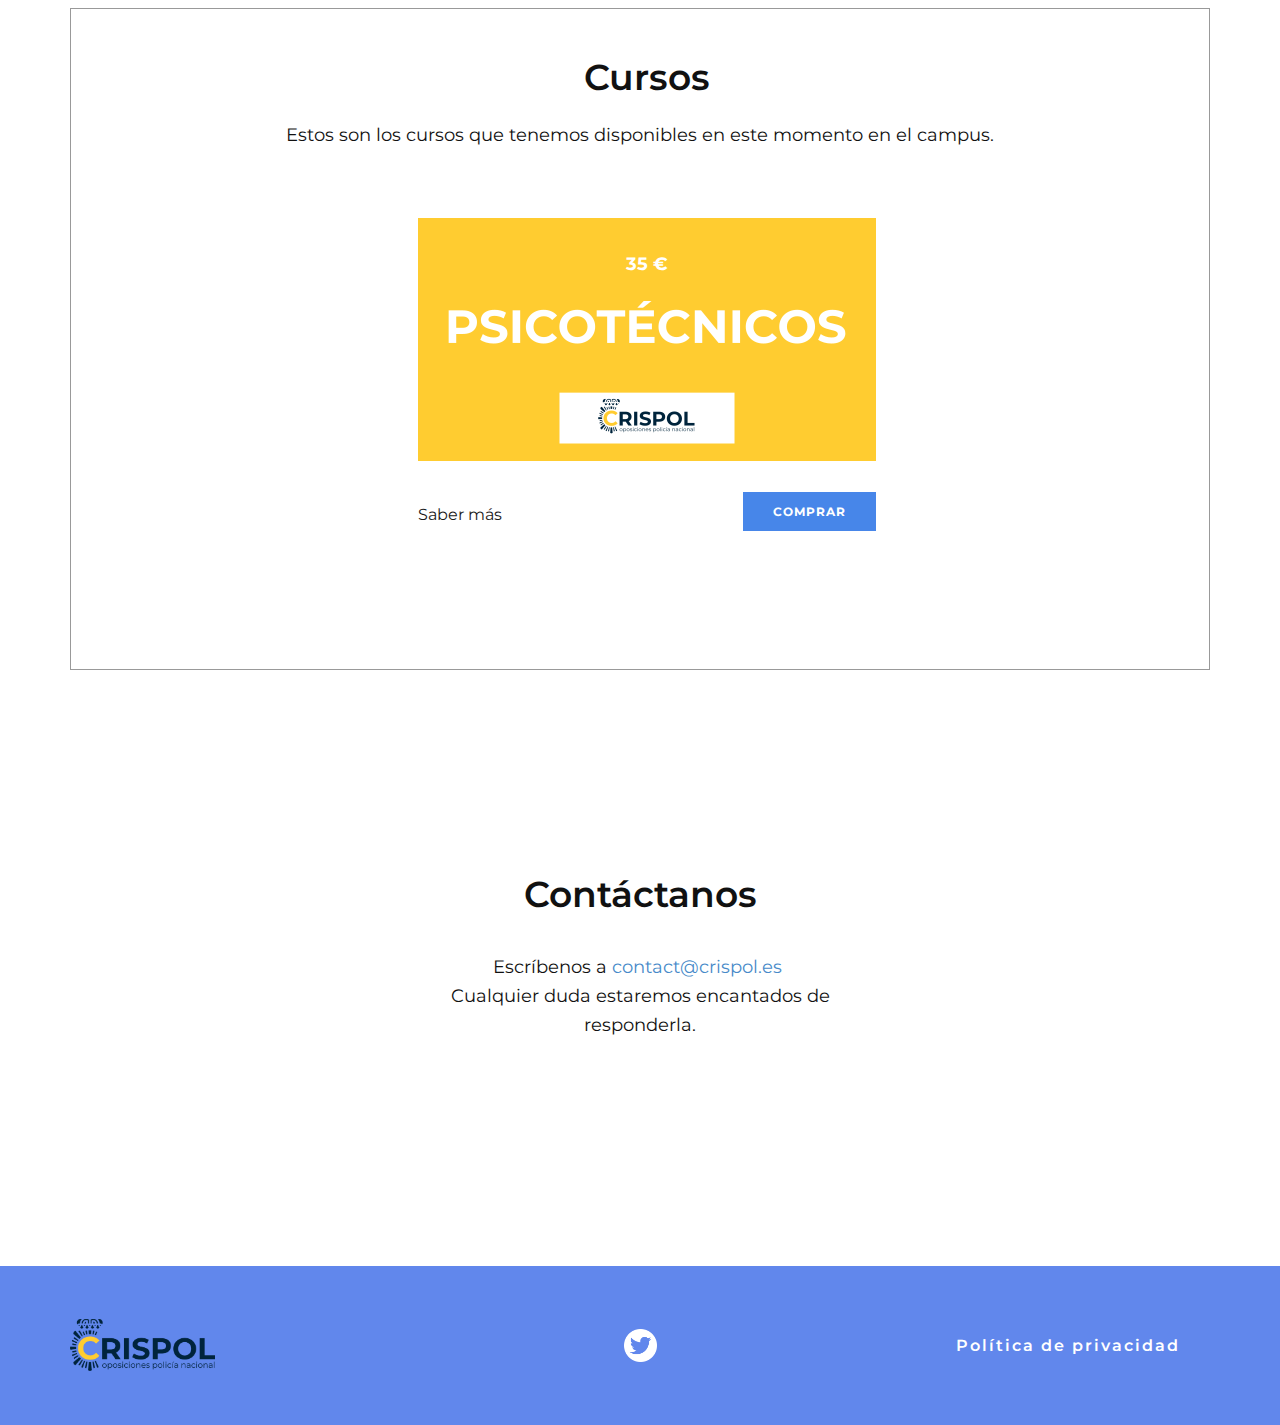
==== commit a04c004e: "32" ====
--- a/index.html
+++ b/index.html
@@ -9,8 +9,7 @@
 <link rel="stylesheet" href="Home.css" media="screen">
     <script class="u-script" type="text/javascript" src="jquery.js" defer=""></script>
     <script class="u-script" type="text/javascript" src="nicepage.js" defer=""></script>
-    <meta name="generator" content="">
-    <meta name="referrer" content="origin">
+    <meta name="generator" content="Nicepage 5.9.6, nicepage.com">
     <link id="u-theme-google-font" rel="stylesheet" href="https://fonts.googleapis.com/css?family=Roboto:100,100i,300,300i,400,400i,500,500i,700,700i,900,900i|Open+Sans:300,300i,400,400i,500,500i,600,600i,700,700i,800,800i">
     <link id="u-page-google-font" rel="stylesheet" href="https://fonts.googleapis.com/css?family=Montserrat:100,100i,200,200i,300,300i,400,400i,500,500i,600,600i,700,700i,800,800i,900,900i">
 
@@ -30,7 +29,7 @@
     <meta property="og:title" content="Home">
     <meta property="og:type" content="website">
   <meta data-intl-tel-input-cdn-path="intlTelInput/"></head>
-  <body class="u-body u-xl-mode" data-lang="es"><header class="u-clearfix u-header u-header" id="sec-d82e"><div class="u-clearfix u-sheet u-sheet-1">
+  <body data-home-page="Home.html" data-home-page-title="Home" class="u-body u-xl-mode" data-lang="es"><header class="u-clearfix u-header u-header" id="sec-d82e"><div class="u-clearfix u-sheet u-sheet-1">
         <a href="Home.html" class="u-image u-logo u-image-1" data-image-width="800" data-image-height="826" title="Home">
           <img src="images/favHD.png" class="u-logo-image u-logo-image-1">
         </a>
@@ -43,20 +42,20 @@
             </a>
           </div>
           <div class="u-custom-menu u-nav-container">
-            <ul class="u-custom-font u-font-montserrat u-nav u-spacing-20 u-unstyled u-nav-1"><li class="u-nav-item"><a class="u-border-active-palette-1-base u-border-hover-palette-1-base u-button-style u-nav-link u-text-active-grey-80 u-text-grey-80 u-text-hover-custom-color-1" href="Home.html" style="padding: 10px;">Nosotros</a>
-</li><li class="u-nav-item"><a class="u-border-active-palette-1-base u-border-hover-palette-1-base u-button-style u-nav-link u-text-active-grey-80 u-text-grey-80 u-text-hover-custom-color-1" href="Home.html" style="padding: 10px;">Testimonios</a>
-</li><li class="u-nav-item"><a class="u-border-active-palette-1-base u-border-hover-palette-1-base u-button-style u-nav-link u-text-active-grey-80 u-text-grey-80 u-text-hover-custom-color-1" href="Home.html" style="padding: 10px;">FAQs</a>
-</li><li class="u-nav-item"><a class="u-border-active-palette-1-base u-border-hover-palette-1-base u-button-style u-nav-link u-text-active-grey-80 u-text-grey-80 u-text-hover-custom-color-1" href="Home.html" style="padding: 10px;">Contacto</a>
+            <ul class="u-custom-font u-font-montserrat u-nav u-spacing-20 u-unstyled u-nav-1"><li class="u-nav-item"><a class="u-border-active-palette-1-base u-border-hover-palette-1-base u-button-style u-nav-link u-text-active-grey-80 u-text-grey-80 u-text-hover-custom-color-1" href="Home.html#nosotros" style="padding: 10px;">Nosotros</a>
+</li><li class="u-nav-item"><a class="u-border-active-palette-1-base u-border-hover-palette-1-base u-button-style u-nav-link u-text-active-grey-80 u-text-grey-80 u-text-hover-custom-color-1" href="Home.html#sec-def8" style="padding: 10px;">Testimonios</a>
+</li><li class="u-nav-item"><a class="u-border-active-palette-1-base u-border-hover-palette-1-base u-button-style u-nav-link u-text-active-grey-80 u-text-grey-80 u-text-hover-custom-color-1" href="Home.html#sec-085f" style="padding: 10px;">FAQs</a>
+</li><li class="u-nav-item"><a class="u-border-active-palette-1-base u-border-hover-palette-1-base u-button-style u-nav-link u-text-active-grey-80 u-text-grey-80 u-text-hover-custom-color-1" href="Home.html#sec-92ee" style="padding: 10px;">Contacto</a>
 </li></ul>
           </div>
           <div class="u-custom-menu u-nav-container-collapse">
             <div class="u-black u-container-style u-inner-container-layout u-opacity u-opacity-95 u-sidenav">
               <div class="u-inner-container-layout u-sidenav-overflow">
                 <div class="u-menu-close"></div>
-                <ul class="u-align-center u-nav u-popupmenu-items u-unstyled u-nav-2"><li class="u-nav-item"><a class="u-button-style u-nav-link" href="Home.html">Nosotros</a>
-</li><li class="u-nav-item"><a class="u-button-style u-nav-link" href="Home.html">Testimonios</a>
-</li><li class="u-nav-item"><a class="u-button-style u-nav-link" href="Home.html">FAQs</a>
-</li><li class="u-nav-item"><a class="u-button-style u-nav-link" href="Home.html">Contacto</a>
+                <ul class="u-align-center u-nav u-popupmenu-items u-unstyled u-nav-2"><li class="u-nav-item"><a class="u-button-style u-nav-link" href="Home.html#nosotros">Nosotros</a>
+</li><li class="u-nav-item"><a class="u-button-style u-nav-link" href="Home.html#sec-def8">Testimonios</a>
+</li><li class="u-nav-item"><a class="u-button-style u-nav-link" href="Home.html#sec-085f">FAQs</a>
+</li><li class="u-nav-item"><a class="u-button-style u-nav-link" href="Home.html#sec-92ee">Contacto</a>
 </li></ul>
                 <a href="https://campuscrispol.es/" class="u-btn u-button-style u-custom-color-1 u-custom-font u-font-montserrat u-hover-feature u-hover-white u-btn-1">acceso al campus</a>
               </div>
@@ -81,7 +80,7 @@
       </div>
 
     </section>
-    <section class="u-clearfix u-white u-section-2" id="sec-c2e6">
+    <section class="u-clearfix u-white u-section-2" id="nosotros">
       <div class="u-clearfix u-sheet u-sheet-1">
         <div class="u-border-1 u-border-grey-40 u-container-style u-expanded-width u-group u-shape-rectangle u-group-1">
           <div class="u-container-layout u-container-layout-1">
@@ -94,17 +93,16 @@
         </div>
       </div>
     </section>
-    <section class="u-clearfix u-section-3" id="sec-1005">
-      <div class="u-clearfix u-sheet u-valign-middle-md u-sheet-1">
+    <section class="u-clearfix u-section-3" id="sec-def8">
+      <div class="u-clearfix u-sheet u-valign-middle-xs u-sheet-1">
         <h2 class="u-custom-font u-font-montserrat u-text u-text-default u-text-1">Nuestra comunidad</h2>
         <p class="u-custom-font u-font-montserrat u-text u-text-default u-text-2">Esto es lo que dicen de nosotros&nbsp;</p>
-        <img class="u-image u-image-round u-radius-10 u-image-1" src="images/WhatsAppImage2023-05-01at11.42.28.jpeg" alt="" data-image-width="720" data-image-height="1600">
-        <img class="u-image u-image-round u-radius-10 u-image-2" src="images/WhatsAppImage2023-05-01at11.42.28.jpeg" alt="" data-image-width="720" data-image-height="1600">
-        <img class="u-image u-image-round u-radius-10 u-image-3" src="images/WhatsAppImage2023-05-01at11.42.28.jpeg" alt="" data-image-width="720" data-image-height="1600">
+        <img class="u-image u-image-round u-radius-10 u-image-1" src="images/resea1.png" alt="" data-image-width="500" data-image-height="282">
+        <img class="u-image u-image-round u-radius-10 u-image-2" src="images/resea2.png" alt="" data-image-width="497" data-image-height="342">
+        <img class="u-image u-image-round u-radius-10 u-image-3" src="images/resea3.png" alt="" data-image-width="500" data-image-height="284">
         <p class="u-custom-font u-font-montserrat u-text u-text-default u-text-3">Síguenos en: <span style="font-weight: 700;"></span>
-        </p><span class="u-file-icon u-hover-feature u-icon u-icon-1"><img src="images/3669691.png" alt=""></span><span class="u-file-icon u-hover-feature u-icon u-icon-2"><img src="images/3670274.png" alt=""></span>
-      </div>
-
+        </p><span class="u-file-icon u-hover-feature u-icon u-icon-1" data-href="https://twitter.com/Crispolacademia"><img src="images/733635.png" alt=""></span>
+      </div>
 
     </section>
     <section class="u-clearfix u-section-4" id="sec-085f">
@@ -175,54 +173,32 @@
       </div>
     </section>
     <section class="u-clearfix u-section-5" id="sec-3ff9">
-      <div class="u-clearfix u-sheet u-valign-middle-md u-valign-middle-sm u-valign-middle-xs u-sheet-1">
-        <div class="u-border-1 u-border-grey-40 u-container-style u-expanded-width u-group u-shape-rectangle u-group-1">
+      <div class="u-clearfix u-sheet u-valign-middle-md u-valign-middle-sm u-sheet-1">
+        <div class="u-align-center-xs u-border-1 u-border-grey-40 u-container-style u-expanded-width u-group u-shape-rectangle u-group-1">
           <div class="u-container-layout u-container-layout-1">
-            <h2 class="u-custom-font u-font-montserrat u-text u-text-default u-text-1">Cursos</h2>
-            <p class="u-align-center u-custom-font u-font-montserrat u-text u-text-2">Estos son los cursos que tenemos disponibles en este momento en el campus.</p>
-            <img class="u-image u-image-default u-image-1" src="images/psico.png" alt="" data-image-width="458" data-image-height="243">
-            <img class="u-image u-image-default u-image-2" src="images/psico.png" alt="" data-image-width="458" data-image-height="243">
-            <a href="" class="u-btn u-button-style u-custom-color-1 u-custom-font u-font-montserrat u-hover-feature u-hover-white u-btn-1">comprar</a>
-            <a href="" class="u-btn u-button-style u-custom-color-1 u-custom-font u-font-montserrat u-hover-feature u-hover-white u-btn-2">comprar</a>
+            <h2 class="u-custom-font u-font-montserrat u-text u-text-default-lg u-text-default-md u-text-default-sm u-text-default-xl u-text-1">Cursos</h2>
+            <p class="u-align-center-lg u-align-center-md u-align-center-sm u-align-center-xl u-custom-font u-font-montserrat u-text u-text-2">Estos son los cursos que tenemos disponibles en este momento en el campus.</p>
+            <div class="u-clearfix u-group-elements u-group-elements-1">
+              <img class="u-expanded u-image u-image-contain u-image-default" src="images/psico.png" alt="" data-image-width="458" data-image-height="243">
+              <p class="u-align-center u-custom-font u-font-montserrat u-text u-text-body-alt-color u-text-3">35 €</p>
+            </div>
+            <a href="https://buy.stripe.com/4gwaG5fdJ5Oa2xWdQQ" class="u-btn u-button-style u-custom-color-1 u-custom-font u-font-montserrat u-hover-feature u-hover-white u-btn-1">comprar</a>
+            <a href="Psicotecnicos.html" class="u-active-none u-border-active-grey-30 u-border-hover-black u-border-none u-btn u-button-style u-custom-font u-font-montserrat u-hover-none u-none u-text-grey-90 u-text-hover-custom-color-2 u-btn-2">Saber más</a>
           </div>
         </div>
       </div>
-
 
     </section>
     <section class="u-align-center u-clearfix u-section-6" id="sec-92ee">
       <div class="u-clearfix u-sheet u-sheet-1">
-        <h2 class="u-custom-font u-font-montserrat u-text u-text-default u-text-1">Contáctanos</h2>
-        <div class="u-expanded-width-xs u-form u-form-1">
-          <form action="" class="u-clearfix u-form-spacing-15 u-form-vertical u-inner-form" style="padding: 15px;" source="email" name="form">
-            <div class="u-form-group u-form-name u-label-none">
-              <label for="name-6797" class="u-label">Name</label>
-              <input type="text" placeholder="Nombre" id="name-6797" name="name" class="u-input u-input-rectangle" required="">
-            </div>
-            <div class="u-form-email u-form-group u-label-none">
-              <label for="email-6797" class="u-label">Email</label>
-              <input type="email" placeholder="Email" id="email-6797" name="email" class="u-input u-input-rectangle" required="">
-            </div>
-            <div class="u-form-group u-form-message u-label-none">
-              <label for="message-6797" class="u-label">Address</label>
-              <textarea placeholder="Mensaje" rows="4" cols="50" id="message-6797" name="message" class="u-input u-input-rectangle" required=""></textarea>
-            </div>
-            <div class="u-align-left u-form-group u-form-submit">
-              <a href="#" class="u-border-none u-btn u-btn-submit u-button-style u-custom-color-2 u-custom-font u-font-montserrat u-btn-1">enviar</a>
-              <input type="submit" value="submit" class="u-form-control-hidden">
-            </div>
-            <div class="u-form-send-message u-form-send-success">Thank you! Your message has been sent.</div>
-            <div class="u-form-send-error u-form-send-message">Unable to send your message. Please fix errors then try again.</div>
-            <input type="hidden" value="" name="recaptchaResponse">
-            <input type="hidden" name="formServices" value="2a71a0e3-a12f-aa67-45bc-2aafb578e629">
-          </form>
-        </div>
-        <p class="u-align-left u-custom-font u-font-montserrat u-text u-text-2">Cualquier duda estaremos encantados de responderla.</p>
-      </div>
-    </section>
-
-
-    <footer class="u-align-center u-clearfix u-custom-color-2 u-footer u-footer" id="sec-faa3"><div class="u-clearfix u-sheet u-valign-middle-lg u-valign-middle-md u-valign-middle-xl u-sheet-1"><span class="u-file-icon u-hover-feature u-icon u-text-white u-icon-1"><img src="images/3669691-30ecee14.png" alt=""></span><span class="u-file-icon u-hover-feature u-icon u-text-white u-icon-2"><img src="images/3670274-da6379b7.png" alt=""></span>
+        <h2 class="u-align-left u-custom-font u-font-montserrat u-text u-text-default u-text-1">Contáctanos</h2>
+        <p class="u-align-center u-custom-font u-font-montserrat u-text u-text-2">Escríbenos a&nbsp;<a href="https://email.ionos.es/appsuite/?tl=y#" role="button" class="halo-link person-link person-to u-active-none u-border-none u-btn u-button-style u-hover-none u-none u-text-palette-1-base u-btn-1" title="contact@crispol.es">contact@crispol.es</a>&nbsp;<br>Cualquier duda estaremos encantados de responderla.
+        </p>
+      </div>
+    </section>
+
+
+    <footer class="u-align-center u-clearfix u-custom-color-2 u-footer u-footer" id="sec-faa3"><div class="u-clearfix u-sheet u-sheet-1"><span class="u-file-icon u-hover-feature u-icon u-text-white u-icon-1" data-href="https://twitter.com/Crispolacademia"><img src="images/3669691-30ecee14.png" alt=""></span>
         <a href="Home.html" class="u-image u-logo u-image-1" data-image-width="900" data-image-height="323" title="Home">
           <img src="images/text16098-27-2.png" class="u-logo-image u-logo-image-1">
         </a>
--- a/nicepage.css
+++ b/nicepage.css
@@ -41723,13 +41723,12 @@
 }
 
 .u-header .u-menu-1 {
-  margin: -46px 261px 0 auto;
+  margin: -50px auto 0;
 }
 
 .u-header .u-nav-1 {
   font-weight: 400;
   font-size: 1rem;
-  letter-spacing: normal;
 }
 
 .u-header .u-nav-2 {
@@ -41746,7 +41745,7 @@
 }
 
 .u-header .u-text-1 {
-  margin: -32px auto 0 45px;
+  margin: -28px auto 0 45px;
 }
 
 .u-header .u-btn-2 {
@@ -41772,12 +41771,15 @@
   }
 
   .u-header .u-menu-1 {
-    margin-top: -46px;
-    margin-right: 261px;
+    margin-top: -50px;
+  }
+
+  .u-header .u-nav-1 {
+    letter-spacing: normal;
   }
 
   .u-header .u-text-1 {
-    margin-top: -32px;
+    margin-top: -28px;
     margin-left: 45px;
   }
 
@@ -41910,17 +41912,7 @@
   box-shadow: 0px 0px 0px rgba(0,0,0,0);
   transition-duration: 0.5s;
   text-shadow: 0px 0px 0px rgba(0,0,0,0);
-  margin: 54px 514px 0 auto;
-}
-
-.u-footer .u-icon-2 {
-  width: 33px;
-  height: 33px;
-  transition-duration: 0.5s;
-  box-shadow: 0px 0px 0px rgba(0,0,0,0);
-  text-shadow: 0px 0px 0px rgba(0,0,0,0);
-  margin: -33px auto 0 510px;
-  padding: 0;
+  margin: 63px auto 0;
 }
 
 .u-footer .u-image-1 {
@@ -41937,7 +41929,7 @@
 .u-footer .u-text-1 {
   font-weight: 600;
   letter-spacing: 2px;
-  margin: -40px 30px 56px auto;
+  margin: -40px 30px 60px auto;
 }
 
 .u-footer .u-btn-1 {
@@ -41946,14 +41938,6 @@
   padding: 0;
 }
 @media (max-width: 1199px) {
-  .u-footer .u-icon-1 {
-    margin-right: 424px;
-  }
-
-  .u-footer .u-icon-2 {
-    margin-left: 421px;
-  }
-
   .u-footer .u-image-1 {
     width: 145px;
     margin-top: -43px;
@@ -41967,12 +41951,6 @@
 @media (max-width: 991px) {
   .u-footer .u-icon-1 {
     transform: translateX(0px) translateY(0px) scale(1) rotate(0deg);
-    margin-right: 325px;
-  }
-
-  .u-footer .u-icon-2 {
-    transform: translateX(0px) translateY(0px) scale(1) rotate(0deg);
-    margin-left: 322px;
   }
 }
 @media (max-width: 767px) {
@@ -41982,20 +41960,12 @@
 
   .u-footer .u-icon-1 {
     margin-top: 97px;
-    margin-right: 219px;
     padding: 3px;
-  }
-
-  .u-footer .u-icon-2 {
-    width: 29px;
-    height: 29px;
-    margin-top: -31px;
-    margin-left: 228px;
   }
 
   .u-footer .u-image-1 {
     width: 145px;
-    margin-top: -114px;
+    margin-top: -116px;
     margin-left: auto;
   }
 
@@ -42003,22 +41973,17 @@
     width: auto;
     margin-top: 78px;
     margin-right: auto;
-    margin-bottom: 17px;
+    margin-bottom: 24px;
   }
 }
 @media (max-width: 575px) {
   .u-footer .u-icon-1 {
     margin-top: 95px;
-    margin-right: auto;
     margin-left: 125px;
-  }
-
-  .u-footer .u-icon-2 {
-    margin-left: 186px;
   }
 
   .u-footer .u-image-1 {
-    margin-top: -112px;
+    margin-top: -114px;
   }
 }
 .u-footer .u-icon-1, .u-footer .u-icon-1:before, .u-footer .u-icon-1 > .u-container-layout:before {
@@ -42060,46 +42025,6 @@
     transform: rotate(0deg) scale(1) translateX(0px) translateY(0px) !important
 }
 .u-container-layout.hover .u-footer .u-icon-1 {
-    transform: rotate(0deg) scale(1) translateX(0px) translateY(0px) !important
-} .u-footer .u-icon-2, .u-footer .u-icon-2:before, .u-footer .u-icon-2 > .u-container-layout:before {
-    transition-property: fill, color, background-color, stroke-width, border-style, border-width, border-top-width, border-left-width, border-right-width, border-bottom-width, custom-border, borders, box-shadow, text-shadow, opacity, border-radius, stroke, border-color, font-size, font-style, font-weight, text-decoration, letter-spacing, transform, background-image, image-zoom, background-size, background-position
-}
-.u-footer .u-icon-2.u-icon-2.u-icon-2:hover {
-    transform: scale(1.1) translateX(0px) translateY(0px) !important;
-    box-shadow: 0px 0px 0px  rgba(0,0,0,0) !important;
-    stroke-width: 0px !important;
-    color: #f1c50e !important;
-    text-shadow: 0px 0px 0px rgba(0,0,0,0) !important
-}
-.u-footer .u-icon-2 {
-    stroke-width: 0 !important;
-    stroke: transparent !important;
-    border-color: transparent !important
-}
-.u-footer .u-icon-2.u-icon-2.u-icon-2:hover .u-svg-link {
-    fill: #f1c50e !important;
-    fill: #f1c50e !important
-}
-.u-footer .u-icon-2.u-icon-2.u-icon-2.hover {
-    transform: scale(1.1) translateX(0px) translateY(0px) !important;
-    box-shadow: 0px 0px 0px  rgba(0,0,0,0) !important;
-    stroke-width: 0px !important;
-    color: #f1c50e !important;
-    text-shadow: 0px 0px 0px rgba(0,0,0,0) !important
-}
-.u-footer .u-icon-2 {
-    stroke-width: 0 !important;
-    stroke: transparent !important;
-    border-color: transparent !important
-}
-.u-footer .u-icon-2.u-icon-2.u-icon-2.hover .u-svg-link {
-    fill: #f1c50e !important;
-    fill: #f1c50e !important
-}
-.u-footer .u-container-layout:hover .u-icon-2 {
-    transform: rotate(0deg) scale(1) translateX(0px) translateY(0px) !important
-}
-.u-container-layout.hover .u-footer .u-icon-2 {
     transform: rotate(0deg) scale(1) translateX(0px) translateY(0px) !important
 } 
 
--- a/Home.css
+++ b/Home.css
@@ -218,30 +218,30 @@
 }
 
 .u-section-3 .u-image-1 {
-  width: 302px;
-  height: 302px;
+  width: 361px;
+  height: 204px;
   box-shadow: 5px 5px 20px 0 rgba(0,0,0,0.4);
-  margin: 57px auto 0 29px;
+  margin: 57px auto 0 0;
 }
 
 .u-section-3 .u-image-2 {
-  width: 302px;
-  height: 302px;
+  width: 358px;
+  height: 244px;
   box-shadow: 5px 5px 20px 0 rgba(0,0,0,0.4);
-  margin: -302px auto 0;
+  margin: -204px auto 0;
 }
 
 .u-section-3 .u-image-3 {
-  width: 302px;
-  height: 302px;
+  width: 358px;
+  height: 204px;
   box-shadow: 5px 5px 20px 0 rgba(0,0,0,0.4);
-  margin: -302px 29px 0 auto;
+  margin: -244px 0 0 auto;
 }
 
 .u-section-3 .u-text-3 {
   font-size: 0.875rem;
   font-weight: 700;
-  margin: 41px auto 0;
+  margin: 139px auto 0;
 }
 
 .u-section-3 .u-icon-1 {
@@ -251,245 +251,111 @@
   transition-duration: 0.5s;
   text-shadow: 0px 0px 0px rgba(0,0,0,0);
   transform: translateX(0px) translateY(0px) scale(1) rotate(0deg);
-  margin: 8px 524px 0 auto;
-}
-
-.u-section-3 .u-icon-2 {
-  width: 33px;
-  height: 33px;
-  transition-duration: 0.5s;
-  box-shadow: 0px 0px 0px rgba(0,0,0,0);
-  text-shadow: 0px 0px 0px rgba(0,0,0,0);
-  transform: translateX(0px) translateY(0px) scale(1) rotate(0deg);
-  margin: -33px auto 60px 521px;
-  padding: 0;
+  margin: 8px auto 60px;
 }
 
 @media (max-width: 1199px) {
+  .u-section-3 .u-sheet-1 {
+    min-height: 678px;
+  }
+
   .u-section-3 .u-image-1 {
-    width: 270px;
-    height: 272px;
-    margin-left: 15px;
+    width: 294px;
+    height: 166px;
   }
 
   .u-section-3 .u-image-2 {
-    width: 281px;
-    height: 274px;
-    margin-top: -274px;
-    margin-left: 322px;
+    width: 293px;
+    height: 186px;
+    margin-top: -166px;
   }
 
   .u-section-3 .u-image-3 {
-    width: 281px;
-    height: 272px;
-    margin-top: -272px;
-    margin-right: auto;
-    margin-left: 644px;
+    width: 294px;
+    height: 167px;
+    margin-top: -185px;
   }
 
   .u-section-3 .u-text-3 {
-    margin-top: 68px;
-  }
-
-  .u-section-3 .u-icon-1 {
-    margin-right: auto;
-    margin-left: 476px;
-  }
-
-  .u-section-3 .u-icon-2 {
-    margin-left: 431px;
+    margin-top: 176px;
   }
 }
 
 @media (max-width: 991px) {
   .u-section-3 .u-sheet-1 {
-    min-height: 576px;
+    min-height: 662px;
   }
 
   .u-section-3 .u-image-1 {
-    width: 215px;
-    height: 214px;
-    margin-top: 29px;
+    width: 224px;
+    height: 126px;
   }
 
   .u-section-3 .u-image-2 {
-    width: 215px;
-    height: 214px;
-    margin-top: -214px;
+    width: 233px;
+    height: 160px;
+    margin-top: -126px;
+  }
+
+  .u-section-3 .u-image-3 {
+    width: 224px;
+    height: 126px;
+    margin-top: -160px;
+  }
+
+  .u-section-3 .u-text-3 {
+    margin-top: 216px;
+  }
+}
+
+@media (max-width: 767px) {
+  .u-section-3 .u-sheet-1 {
+    min-height: 658px;
+  }
+
+  .u-section-3 .u-image-1 {
+    margin-top: 23px;
     margin-left: auto;
   }
 
+  .u-section-3 .u-image-2 {
+    width: 224px;
+    height: 157px;
+    margin-top: 9px;
+  }
+
   .u-section-3 .u-image-3 {
-    width: 215px;
-    height: 214px;
-    margin-top: -214px;
-    margin-right: 15px;
-    margin-left: auto;
+    height: 128px;
+    margin-top: 9px;
+    margin-right: auto;
   }
 
   .u-section-3 .u-text-3 {
     width: auto;
-    margin-top: 92px;
+    margin-top: 16px;
   }
 
   .u-section-3 .u-icon-1 {
-    margin-right: 313px;
-    margin-left: auto;
-  }
-
-  .u-section-3 .u-icon-2 {
-    margin-bottom: 41px;
-    margin-left: 314px;
-  }
-}
-
-@media (max-width: 767px) {
-  .u-section-3 .u-sheet-1 {
-    min-height: 519px;
-  }
-
-  .u-section-3 .u-text-1 {
-    width: auto;
-    margin-top: 76px;
-  }
-
-  .u-section-3 .u-text-2 {
-    width: auto;
-    margin-top: 16px;
-  }
-
-  .u-section-3 .u-image-1 {
-    width: 142px;
-    height: 149px;
-    margin-top: 34px;
-    margin-left: 16px;
-  }
-
-  .u-section-3 .u-image-2 {
-    width: 148px;
-    height: 149px;
-    margin-top: -149px;
-    margin-left: 192px;
-  }
-
-  .u-section-3 .u-image-3 {
-    width: 150px;
-    height: 149px;
-    margin-top: -149px;
-    margin-right: auto;
-    margin-left: 374px;
-  }
-
-  .u-section-3 .u-text-3 {
-    margin-top: 58px;
-  }
-
-  .u-section-3 .u-icon-1 {
-    margin-right: auto;
-    margin-left: 284px;
-  }
-
-  .u-section-3 .u-icon-2 {
-    margin-bottom: 57px;
-    margin-left: 230px;
+    width: 18px;
+    height: 18px;
+    margin-top: 0;
+    margin-bottom: 15px;
+    padding: 0;
   }
 }
 
 @media (max-width: 575px) {
   .u-section-3 .u-sheet-1 {
-    min-height: 1087px;
+    min-height: 677px;
   }
 
   .u-section-3 .u-text-1 {
     font-size: 1.875rem;
   }
 
-  .u-section-3 .u-image-1 {
-    width: 311px;
-    height: 211px;
-    margin-left: auto;
-  }
-
-  .u-section-3 .u-image-2 {
-    width: 307px;
-    height: 250px;
-    margin-top: 296px;
-    margin-left: auto;
-  }
-
-  .u-section-3 .u-image-3 {
-    width: 314px;
-    height: 250px;
-    margin-top: -523px;
-    margin-left: auto;
-  }
-
-  .u-section-3 .u-text-3 {
-    margin-top: 317px;
-  }
-
   .u-section-3 .u-icon-1 {
-    margin-top: 13px;
-    margin-right: 119px;
-    margin-left: auto;
-  }
-
-  .u-section-3 .u-icon-2 {
-    margin-bottom: 33px;
-    margin-left: 117px;
-  }
-}
-
-.u-section-3 .u-icon-2,
-.u-section-3 .u-icon-2:before,
-.u-section-3 .u-icon-2 > .u-container-layout:before {
-  transition-property: fill, color, background-color, stroke-width, border-style, border-width, border-top-width, border-left-width, border-right-width, border-bottom-width, custom-border, borders, box-shadow, text-shadow, opacity, border-radius, stroke, border-color, font-size, font-style, font-weight, text-decoration, letter-spacing, transform, background-image, image-zoom, background-size, background-position;
-}
-
-.u-section-3 .u-icon-2.u-icon-2.u-icon-2:hover {
-  transform: scale(1.1) translateX(0px) translateY(0px) !important;
-  box-shadow: 0px 0px 0px  rgba(0,0,0,0) !important;
-  stroke-width: 0px !important;
-  color: #f1c50e !important;
-  text-shadow: 0px 0px 0px rgba(0,0,0,0) !important;
-}
-
-.u-section-3 .u-icon-2 {
-  stroke-width: 0 !important;
-  stroke: transparent !important;
-  border-color: transparent !important;
-}
-
-.u-section-3 .u-icon-2.u-icon-2.u-icon-2:hover .u-svg-link {
-  fill: #f1c50e !important;
-  fill: #f1c50e !important;
-}
-
-.u-section-3 .u-icon-2.u-icon-2.u-icon-2.hover {
-  transform: scale(1.1) translateX(0px) translateY(0px) !important;
-  box-shadow: 0px 0px 0px  rgba(0,0,0,0) !important;
-  stroke-width: 0px !important;
-  color: #f1c50e !important;
-  text-shadow: 0px 0px 0px rgba(0,0,0,0) !important;
-}
-
-.u-section-3 .u-icon-2 {
-  stroke-width: 0 !important;
-  stroke: transparent !important;
-  border-color: transparent !important;
-}
-
-.u-section-3 .u-icon-2.u-icon-2.u-icon-2.hover .u-svg-link {
-  fill: #f1c50e !important;
-  fill: #f1c50e !important;
-}
-
-.u-section-3 .u-container-layout:hover .u-icon-2 {
-  transform: rotate(0deg) scale(1) translateX(0px) translateY(0px) !important;
-}
-
-.u-container-layout.hover .u-section-3 .u-icon-2 {
-  transform: rotate(0deg) scale(1) translateX(0px) translateY(0px) !important;
+    margin-bottom: 41px;
+  }
 }
 
 .u-section-3 .u-icon-1,
@@ -747,7 +613,7 @@
 }
 
 .u-section-5 .u-container-layout-1 {
-  padding: 17px 0;
+  padding: 17px 0 20px;
 }
 
 .u-section-5 .u-text-1 {
@@ -760,16 +626,16 @@
   margin: 24px 31px 0;
 }
 
-.u-section-5 .u-image-1 {
+.u-section-5 .u-group-elements-1 {
   width: 458px;
-  height: 243px;
-  margin: 76px auto 0 62px;
-}
-
-.u-section-5 .u-image-2 {
-  width: 458px;
-  height: 243px;
-  margin: -243px 62px 0 auto;
+  min-height: 243px;
+  margin: 68px 333px 0 auto;
+}
+
+.u-section-5 .u-text-3 {
+  font-weight: 700;
+  width: 51px;
+  margin: 32px auto 0;
 }
 
 .u-section-5 .u-btn-1 {
@@ -779,27 +645,21 @@
   letter-spacing: 1px;
   font-size: 0.75rem;
   font-weight: 700;
-  margin: 13px auto 0 225px;
+  margin: 31px 333px 0 auto;
 }
 
 .u-section-5 .u-btn-2 {
-  transition-duration: 0.5s;
   text-shadow: 0px 0px 0px rgba(0,0,0,0);
-  text-transform: uppercase;
-  letter-spacing: 1px;
-  font-size: 0.75rem;
-  font-weight: 700;
-  margin: -39px 225px 0 auto;
+  text-transform: none;
+  letter-spacing: normal;
+  font-size: 1rem;
+  font-weight: normal;
+  margin: -29px auto 0 347px;
+  padding: 0;
 }
 
 @media (max-width: 1199px) {
-  .u-section-5 .u-sheet-1 {
-    min-height: 670px;
-  }
-
   .u-section-5 .u-group-1 {
-    margin-bottom: 29px;
-    min-height: 587px;
     height: auto;
   }
 
@@ -812,154 +672,84 @@
     margin-right: 0;
   }
 
-  .u-section-5 .u-image-1 {
-    width: 314px;
-    height: 179px;
-    margin-left: 76px;
-  }
-
-  .u-section-5 .u-image-2 {
-    width: 338px;
-    height: 179px;
-    margin-top: -179px;
-    margin-right: 76px;
+  .u-section-5 .u-group-elements-1 {
+    height: auto;
+    margin-right: auto;
   }
 
   .u-section-5 .u-btn-1 {
-    margin-top: 43px;
-    margin-left: 167px;
+    margin-top: 27px;
+    margin-right: 240px;
   }
 
   .u-section-5 .u-btn-2 {
-    margin-right: 179px;
+    transition-duration: 0.5s;
+    border-style: solid;
+    margin-top: -26px;
+    margin-left: 240px;
   }
 }
 
 @media (max-width: 991px) {
-  .u-section-5 .u-sheet-1 {
-    min-height: 571px;
-  }
-
-  .u-section-5 .u-group-1 {
-    margin-top: 55px;
-    margin-bottom: 55px;
-    min-height: 462px;
-  }
-
   .u-section-5 .u-text-1 {
-    width: auto;
-    margin-top: 29px;
-    margin-right: auto;
-  }
-
-  .u-section-5 .u-text-2 {
-    width: auto;
-    margin-top: 27px;
-    margin-left: 27px;
-    margin-right: 27px;
-  }
-
-  .u-section-5 .u-image-1 {
-    width: 326px;
-    height: 170px;
-    margin-top: 32px;
-    margin-left: 27px;
-  }
-
-  .u-section-5 .u-image-2 {
-    width: 326px;
-    height: 170px;
-    margin-top: -170px;
-    margin-right: 24px;
+    margin-right: 315px;
   }
 
   .u-section-5 .u-btn-1 {
-    margin-top: 15px;
-    margin-left: 124px;
+    margin-right: 130px;
   }
 
   .u-section-5 .u-btn-2 {
-    margin-right: 121px;
+    margin-left: 130px;
   }
 }
 
 @media (max-width: 767px) {
-  .u-section-5 .u-group-1 {
-    margin-top: 60px;
-    margin-bottom: 60px;
-    min-height: 428px;
-  }
-
-  .u-section-5 .u-text-2 {
-    margin-top: 20px;
-    margin-left: 14px;
-    margin-right: 14px;
-  }
-
-  .u-section-5 .u-image-1 {
-    width: 226px;
-    height: 127px;
-    margin-top: 24px;
-  }
-
-  .u-section-5 .u-image-2 {
-    width: 226px;
-    height: 127px;
-    margin-top: -127px;
-    margin-right: 27px;
+  .u-section-5 .u-text-1 {
+    margin-right: 236px;
   }
 
   .u-section-5 .u-btn-1 {
-    margin-top: 14px;
-    margin-left: 74px;
+    margin-right: 40px;
   }
 
   .u-section-5 .u-btn-2 {
-    margin-right: 74px;
+    margin-left: 40px;
   }
 }
 
 @media (max-width: 575px) {
   .u-section-5 .u-sheet-1 {
-    min-height: 825px;
+    min-height: 747px;
   }
 
   .u-section-5 .u-group-1 {
-    margin-top: 55px;
-    margin-bottom: 55px;
-    min-height: 690px;
+    margin-top: 0;
   }
 
   .u-section-5 .u-text-1 {
     font-size: 1.875rem;
-  }
-
-  .u-section-5 .u-text-2 {
+    width: auto;
     margin-left: 0;
     margin-right: 0;
   }
 
-  .u-section-5 .u-image-1 {
-    width: 304px;
-    height: 169px;
-    margin-left: auto;
-  }
-
-  .u-section-5 .u-image-2 {
-    width: 304px;
-    height: 164px;
-    margin-top: 77px;
-    margin-right: auto;
+  .u-section-5 .u-group-elements-1 {
+    width: 306px;
+    min-height: 242px;
+  }
+
+  .u-section-5 .u-text-3 {
+    margin-top: 54px;
   }
 
   .u-section-5 .u-btn-1 {
-    margin-top: -232px;
-    margin-left: auto;
+    margin-top: 0;
+    margin-right: 16px;
   }
 
   .u-section-5 .u-btn-2 {
-    margin-top: 206px;
-    margin-right: auto;
+    margin-left: 16px;
   }
 }
 
@@ -1001,46 +791,6 @@
 
 .u-container-layout.hover .u-section-5 .u-btn-1 {
   transform: rotate(0deg) scale(1) translateX(0px) translateY(0px) !important;
-}
-
-.u-section-5 .u-btn-2,
-.u-section-5 .u-btn-2:before,
-.u-section-5 .u-btn-2 > .u-container-layout:before {
-  transition-property: fill, color, background-color, stroke-width, border-style, border-width, border-top-width, border-left-width, border-right-width, border-bottom-width, custom-border, borders, box-shadow, text-shadow, opacity, border-radius, stroke, border-color, font-size, font-style, font-weight, text-decoration, letter-spacing, transform, background-image, image-zoom, background-size, background-position;
-}
-
-.u-section-5 .u-btn-2.u-btn-2.u-btn-2:hover {
-  box-shadow: 2px 2px 8px 0px rgba(128,128,128,0.55) !important;
-  transform: scale(1) translateY(px) !important;
-  color: rgba(0,87,225,0.72) !important;
-  text-shadow: 0px 0px 0px rgba(0,0,0,0) !important;
-}
-
-.u-section-5 .u-btn-2.u-btn-2.u-btn-2:hover:before {
-  background-color: transparent !important;
-}
-
-.u-section-5 .u-btn-2 {
-  border-color: transparent !important;
-}
-
-.u-section-5 .u-btn-2.u-btn-2.u-btn-2.hover {
-  box-shadow: 2px 2px 8px 0px rgba(128,128,128,0.55) !important;
-  transform: scale(1) translateY(px) !important;
-  color: rgba(0,87,225,0.72) !important;
-  text-shadow: 0px 0px 0px rgba(0,0,0,0) !important;
-}
-
-.u-section-5 .u-btn-2 {
-  border-color: transparent !important;
-}
-
-.u-section-5 .u-container-layout:hover .u-btn-2 {
-  transform: rotate(0deg) scale(1) translateX(0px) translateY(0px) !important;
-}
-
-.u-container-layout.hover .u-section-5 .u-btn-2 {
-  transform: rotate(0deg) scale(1) translateX(0px) translateY(0px) !important;
 }.u-section-6 .u-sheet-1 {
   min-height: 496px;
 }
@@ -1048,20 +798,18 @@
 .u-section-6 .u-text-1 {
   font-size: 2.25rem;
   font-weight: 600;
-  margin: 105px auto 0 50px;
-}
-
-.u-section-6 .u-form-1 {
-  height: 358px;
-  margin: -31px 50px 0 520px;
+  margin: 105px auto 0;
+}
+
+.u-section-6 .u-text-2 {
+  width: 384px;
+  margin: 39px auto 60px;
 }
 
 .u-section-6 .u-btn-1 {
   background-image: none;
-}
-
-.u-section-6 .u-text-2 {
-  margin: -301px 706px 60px 50px;
+  font-size: 1.125rem;
+  padding: 0;
 }
 
 @media (max-width: 1199px) {
@@ -1074,16 +822,9 @@
     margin-top: 102px;
   }
 
-  .u-section-6 .u-form-1 {
-    margin-top: -54px;
-    margin-right: 0;
-    margin-left: 503px;
-  }
-
   .u-section-6 .u-text-2 {
     width: auto;
-    margin-top: -206px;
-    margin-right: 506px;
+    margin-top: 98px;
   }
 }
 
@@ -1097,14 +838,7 @@
     margin-left: 19px;
   }
 
-  .u-section-6 .u-form-1 {
-    margin-top: -50px;
-    margin-right: 19px;
-    margin-left: 302px;
-  }
-
   .u-section-6 .u-text-2 {
-    margin-top: -210px;
     margin-right: 465px;
     margin-left: 19px;
   }
@@ -1120,16 +854,9 @@
     margin-left: auto;
   }
 
-  .u-section-6 .u-form-1 {
-    width: 401px;
-    margin-top: 79px;
-    margin-left: auto;
-    margin-right: auto;
-  }
-
   .u-section-6 .u-text-2 {
     width: 381px;
-    margin-top: -411px;
+    margin-top: 39px;
     margin-left: auto;
     margin-right: auto;
   }
@@ -1145,16 +872,9 @@
     margin-top: 80px;
   }
 
-  .u-section-6 .u-form-1 {
-    margin-top: 80px;
-    margin-right: initial;
-    margin-left: initial;
-    width: auto;
-  }
-
   .u-section-6 .u-text-2 {
     width: auto;
-    margin-top: -425px;
+    margin-top: 13px;
     margin-left: 13px;
     margin-right: 13px;
   }
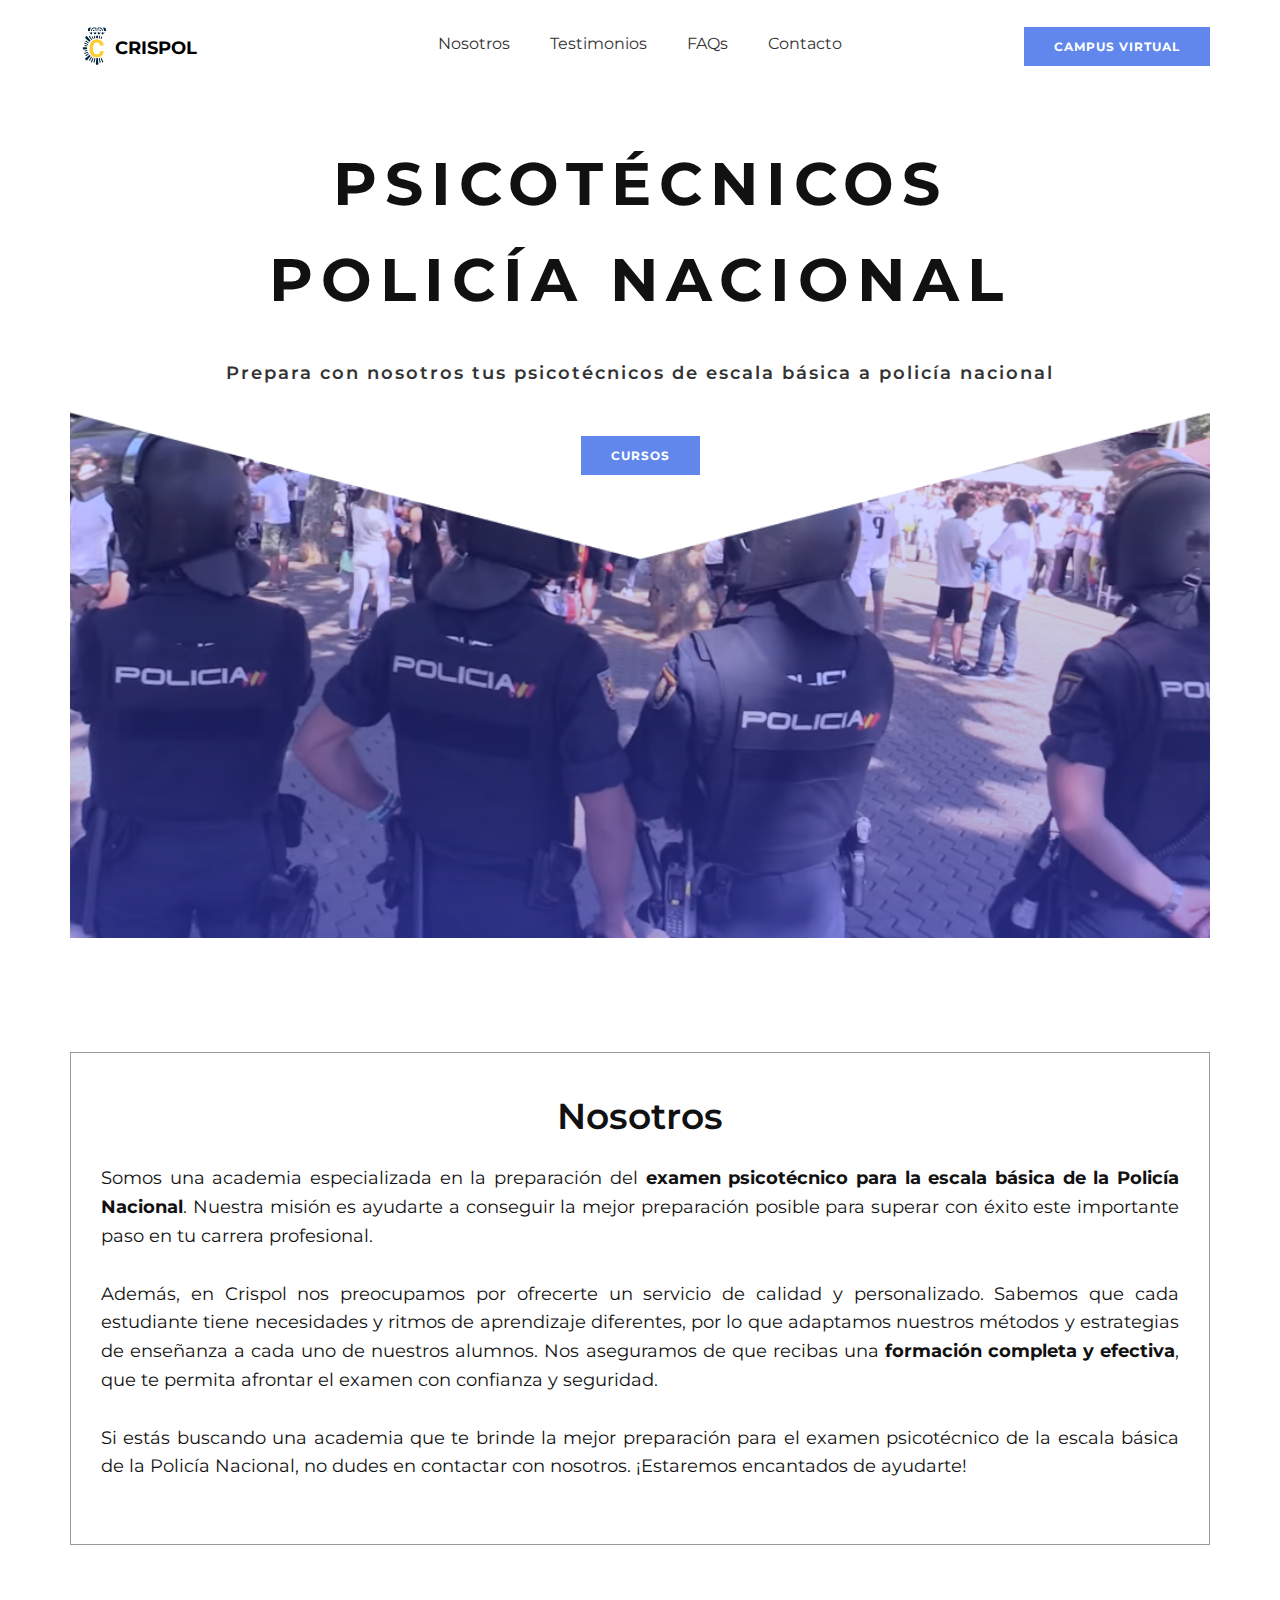
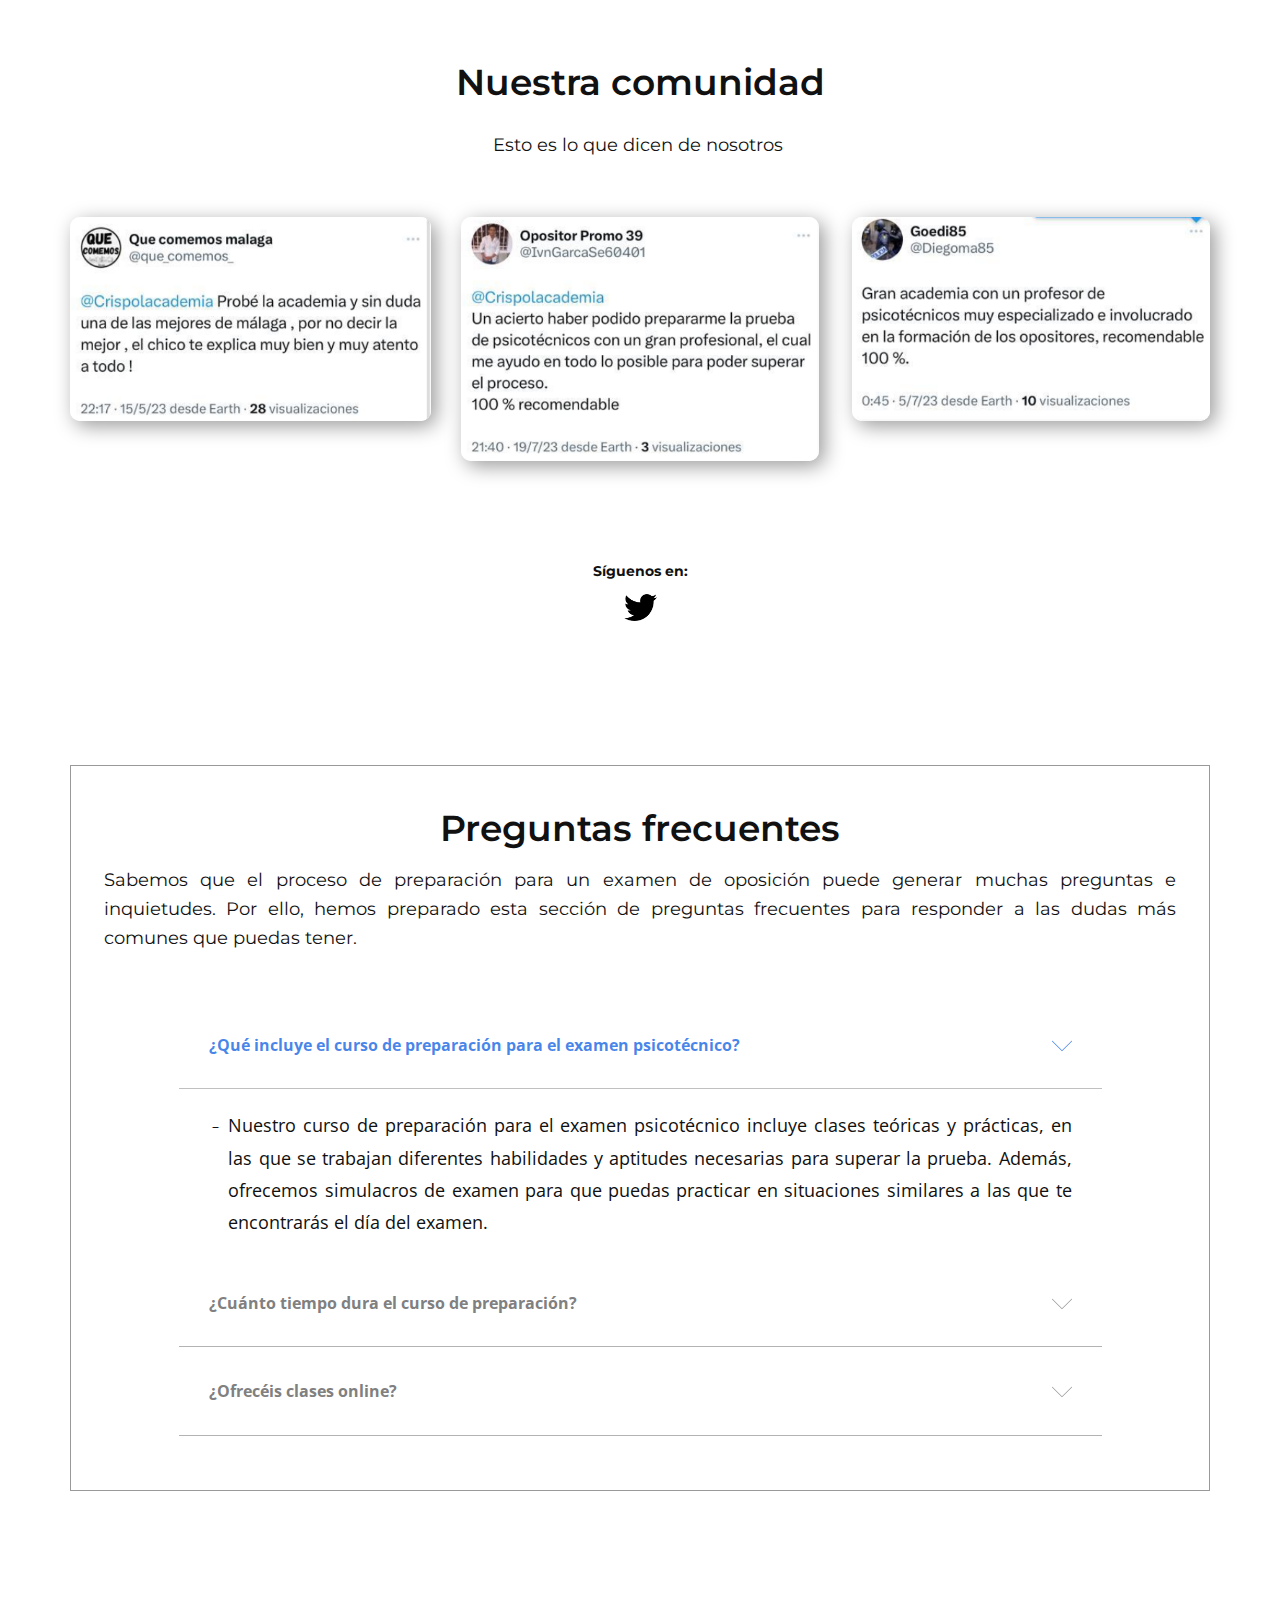
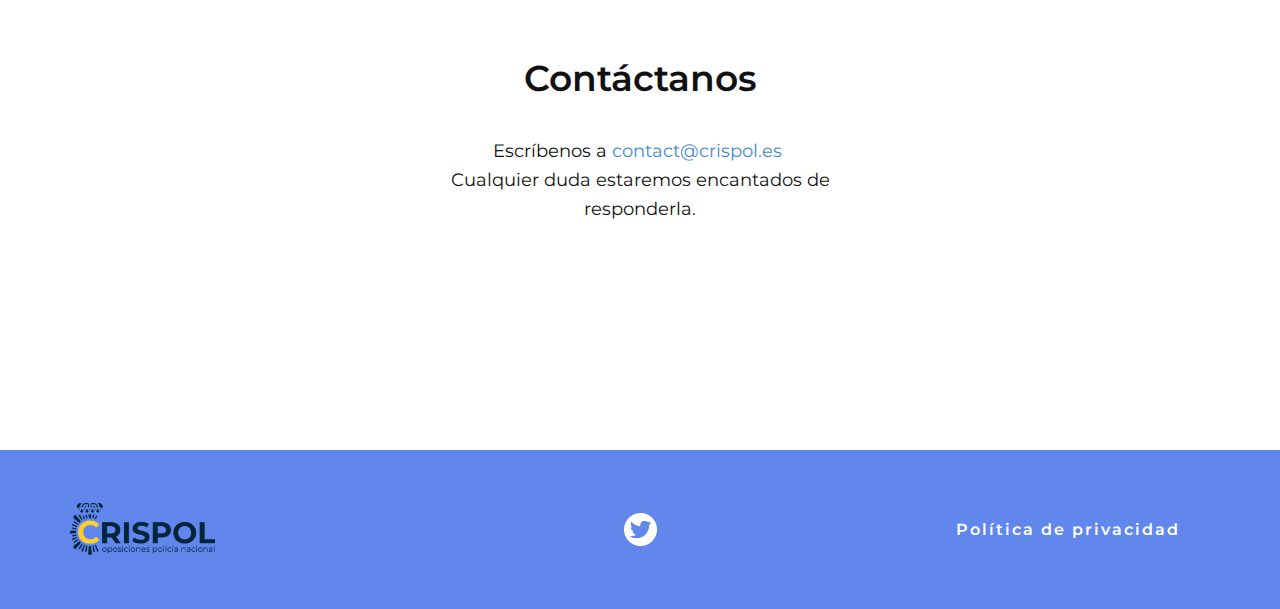
==== commit 62844b33: "2" ====
--- a/index.html
+++ b/index.html
@@ -2,17 +2,21 @@
 <html style="font-size: 16px;" lang="es"><head>
     <meta name="viewport" content="width=device-width, initial-scale=1.0">
     <meta charset="utf-8">
-    <meta name="keywords" content="Nosotros, Nuestra comunidad, Preguntas frecuentes, Contáctanos">
-    <meta name="description" content="">
-    <title>Home</title>
+    <meta name="keywords" content="Oposiciones, policía nacional, psicotécnicos">
+    <meta name="description" content="Especializados en el exámen de psicotécnicos">
+    <title>Academia de oposiciones a policía nacional</title>
     <link rel="stylesheet" href="nicepage.css" media="screen">
 <link rel="stylesheet" href="Home.css" media="screen">
     <script class="u-script" type="text/javascript" src="jquery.js" defer=""></script>
     <script class="u-script" type="text/javascript" src="nicepage.js" defer=""></script>
     <meta name="generator" content="Nicepage 5.9.6, nicepage.com">
+    <meta property="og:title" content="Oposiciones policía nacional">
+    <meta property="og:description" content="Prepara tus psicoténicos a policía nacional">
+    <meta property="og:image" content="images/text16098-27-2.png">
+    <meta property="og:url" content="crispol.es">
+    <link rel="icon" href="images/favicon.png">
     <link id="u-theme-google-font" rel="stylesheet" href="https://fonts.googleapis.com/css?family=Roboto:100,100i,300,300i,400,400i,500,500i,700,700i,900,900i|Open+Sans:300,300i,400,400i,500,500i,600,600i,700,700i,800,800i">
     <link id="u-page-google-font" rel="stylesheet" href="https://fonts.googleapis.com/css?family=Montserrat:100,100i,200,200i,300,300i,400,400i,500,500i,600,600i,700,700i,800,800i,900,900i">
-
 
 
 
@@ -22,11 +26,10 @@
     <script type="application/ld+json">{
 		"@context": "http://schema.org",
 		"@type": "Organization",
-		"name": "",
+		"name": "Crispol",
 		"logo": "images/favHD.png"
 }</script>
     <meta name="theme-color" content="#478ac9">
-    <meta property="og:title" content="Home">
     <meta property="og:type" content="website">
   <meta data-intl-tel-input-cdn-path="intlTelInput/"></head>
   <body data-home-page="Home.html" data-home-page-title="Home" class="u-body u-xl-mode" data-lang="es"><header class="u-clearfix u-header u-header" id="sec-d82e"><div class="u-clearfix u-sheet u-sheet-1">
@@ -172,24 +175,7 @@
         </div>
       </div>
     </section>
-    <section class="u-clearfix u-section-5" id="sec-3ff9">
-      <div class="u-clearfix u-sheet u-valign-middle-md u-valign-middle-sm u-sheet-1">
-        <div class="u-align-center-xs u-border-1 u-border-grey-40 u-container-style u-expanded-width u-group u-shape-rectangle u-group-1">
-          <div class="u-container-layout u-container-layout-1">
-            <h2 class="u-custom-font u-font-montserrat u-text u-text-default-lg u-text-default-md u-text-default-sm u-text-default-xl u-text-1">Cursos</h2>
-            <p class="u-align-center-lg u-align-center-md u-align-center-sm u-align-center-xl u-custom-font u-font-montserrat u-text u-text-2">Estos son los cursos que tenemos disponibles en este momento en el campus.</p>
-            <div class="u-clearfix u-group-elements u-group-elements-1">
-              <img class="u-expanded u-image u-image-contain u-image-default" src="images/psico.png" alt="" data-image-width="458" data-image-height="243">
-              <p class="u-align-center u-custom-font u-font-montserrat u-text u-text-body-alt-color u-text-3">35 €</p>
-            </div>
-            <a href="https://buy.stripe.com/4gwaG5fdJ5Oa2xWdQQ" class="u-btn u-button-style u-custom-color-1 u-custom-font u-font-montserrat u-hover-feature u-hover-white u-btn-1">comprar</a>
-            <a href="Psicotecnicos.html" class="u-active-none u-border-active-grey-30 u-border-hover-black u-border-none u-btn u-button-style u-custom-font u-font-montserrat u-hover-none u-none u-text-grey-90 u-text-hover-custom-color-2 u-btn-2">Saber más</a>
-          </div>
-        </div>
-      </div>
-
-    </section>
-    <section class="u-align-center u-clearfix u-section-6" id="sec-92ee">
+    <section class="u-align-center u-clearfix u-section-5" id="sec-92ee">
       <div class="u-clearfix u-sheet u-sheet-1">
         <h2 class="u-align-left u-custom-font u-font-montserrat u-text u-text-default u-text-1">Contáctanos</h2>
         <p class="u-align-center u-custom-font u-font-montserrat u-text u-text-2">Escríbenos a&nbsp;<a href="https://email.ionos.es/appsuite/?tl=y#" role="button" class="halo-link person-link person-to u-active-none u-border-none u-btn u-button-style u-hover-none u-none u-text-palette-1-base u-btn-1" title="contact@crispol.es">contact@crispol.es</a>&nbsp;<br>Cualquier duda estaremos encantados de responderla.
@@ -200,7 +186,7 @@
 
     <footer class="u-align-center u-clearfix u-custom-color-2 u-footer u-footer" id="sec-faa3"><div class="u-clearfix u-sheet u-sheet-1"><span class="u-file-icon u-hover-feature u-icon u-text-white u-icon-1" data-href="https://twitter.com/Crispolacademia"><img src="images/3669691-30ecee14.png" alt=""></span>
         <a href="Home.html" class="u-image u-logo u-image-1" data-image-width="900" data-image-height="323" title="Home">
-          <img src="images/text16098-27-2.png" class="u-logo-image u-logo-image-1">
+          <img src="images/text16098-27-2.png?rand=4174" class="u-logo-image u-logo-image-1">
         </a>
         <p class="u-custom-font u-font-montserrat u-text u-text-default u-text-grey-80 u-text-1">
           <a class="u-active-none u-border-none u-btn u-button-link u-button-style u-hover-none u-none u-text-white u-btn-1" href="Política-de-privacidad.html">Política de privacidad</a>
--- a/nicepage.css
+++ b/nicepage.css
@@ -41729,6 +41729,7 @@
 .u-header .u-nav-1 {
   font-weight: 400;
   font-size: 1rem;
+  letter-spacing: normal;
 }
 
 .u-header .u-nav-2 {
@@ -41774,10 +41775,6 @@
     margin-top: -50px;
   }
 
-  .u-header .u-nav-1 {
-    letter-spacing: normal;
-  }
-
   .u-header .u-text-1 {
     margin-top: -28px;
     margin-left: 45px;
@@ -41948,11 +41945,7 @@
     margin-right: 30px;
   }
 }
-@media (max-width: 991px) {
-  .u-footer .u-icon-1 {
-    transform: translateX(0px) translateY(0px) scale(1) rotate(0deg);
-  }
-}
+
 @media (max-width: 767px) {
   .u-footer .u-sheet-1 {
     min-height: 194px;
@@ -41960,6 +41953,7 @@
 
   .u-footer .u-icon-1 {
     margin-top: 97px;
+    transform: translateX(0px) translateY(0px) scale(1) rotate(0deg);
     padding: 3px;
   }
 
--- a/Home.css
+++ b/Home.css
@@ -283,7 +283,7 @@
 
 @media (max-width: 991px) {
   .u-section-3 .u-sheet-1 {
-    min-height: 662px;
+    min-height: 543px;
   }
 
   .u-section-3 .u-image-1 {
@@ -304,7 +304,12 @@
   }
 
   .u-section-3 .u-text-3 {
-    margin-top: 216px;
+    width: auto;
+    margin-top: 102px;
+  }
+
+  .u-section-3 .u-icon-1 {
+    margin-bottom: 56px;
   }
 }
 
@@ -331,7 +336,6 @@
   }
 
   .u-section-3 .u-text-3 {
-    width: auto;
     margin-top: 16px;
   }
 
@@ -346,7 +350,7 @@
 
 @media (max-width: 575px) {
   .u-section-3 .u-sheet-1 {
-    min-height: 677px;
+    min-height: 678px;
   }
 
   .u-section-3 .u-text-1 {
@@ -602,280 +606,84 @@
     width: 340px;
   }
 }.u-section-5 .u-sheet-1 {
-  min-height: 816px;
-}
-
-.u-section-5 .u-group-1 {
-  min-height: 662px;
-  height: auto;
-  margin-top: 54px;
-  margin-bottom: 60px;
-}
-
-.u-section-5 .u-container-layout-1 {
-  padding: 17px 0 20px;
+  min-height: 496px;
 }
 
 .u-section-5 .u-text-1 {
   font-size: 2.25rem;
   font-weight: 600;
-  margin: 32px 499px 0 auto;
+  margin: 105px auto 0;
 }
 
 .u-section-5 .u-text-2 {
-  margin: 24px 31px 0;
-}
-
-.u-section-5 .u-group-elements-1 {
-  width: 458px;
-  min-height: 243px;
-  margin: 68px 333px 0 auto;
-}
-
-.u-section-5 .u-text-3 {
-  font-weight: 700;
-  width: 51px;
-  margin: 32px auto 0;
-}
-
-.u-section-5 .u-btn-1 {
-  transition-duration: 0.5s;
-  text-shadow: 0px 0px 0px rgba(0,0,0,0);
-  text-transform: uppercase;
-  letter-spacing: 1px;
-  font-size: 0.75rem;
-  font-weight: 700;
-  margin: 31px 333px 0 auto;
-}
-
-.u-section-5 .u-btn-2 {
-  text-shadow: 0px 0px 0px rgba(0,0,0,0);
-  text-transform: none;
-  letter-spacing: normal;
-  font-size: 1rem;
-  font-weight: normal;
-  margin: -29px auto 0 347px;
-  padding: 0;
-}
-
-@media (max-width: 1199px) {
-  .u-section-5 .u-group-1 {
-    height: auto;
-  }
-
-  .u-section-5 .u-text-1 {
-    margin-right: 411px;
-  }
-
-  .u-section-5 .u-text-2 {
-    margin-left: 0;
-    margin-right: 0;
-  }
-
-  .u-section-5 .u-group-elements-1 {
-    height: auto;
-    margin-right: auto;
-  }
-
-  .u-section-5 .u-btn-1 {
-    margin-top: 27px;
-    margin-right: 240px;
-  }
-
-  .u-section-5 .u-btn-2 {
-    transition-duration: 0.5s;
-    border-style: solid;
-    margin-top: -26px;
-    margin-left: 240px;
-  }
-}
-
-@media (max-width: 991px) {
-  .u-section-5 .u-text-1 {
-    margin-right: 315px;
-  }
-
-  .u-section-5 .u-btn-1 {
-    margin-right: 130px;
-  }
-
-  .u-section-5 .u-btn-2 {
-    margin-left: 130px;
-  }
-}
-
-@media (max-width: 767px) {
-  .u-section-5 .u-text-1 {
-    margin-right: 236px;
-  }
-
-  .u-section-5 .u-btn-1 {
-    margin-right: 40px;
-  }
-
-  .u-section-5 .u-btn-2 {
-    margin-left: 40px;
-  }
-}
-
-@media (max-width: 575px) {
-  .u-section-5 .u-sheet-1 {
-    min-height: 747px;
-  }
-
-  .u-section-5 .u-group-1 {
-    margin-top: 0;
-  }
-
-  .u-section-5 .u-text-1 {
-    font-size: 1.875rem;
-    width: auto;
-    margin-left: 0;
-    margin-right: 0;
-  }
-
-  .u-section-5 .u-group-elements-1 {
-    width: 306px;
-    min-height: 242px;
-  }
-
-  .u-section-5 .u-text-3 {
-    margin-top: 54px;
-  }
-
-  .u-section-5 .u-btn-1 {
-    margin-top: 0;
-    margin-right: 16px;
-  }
-
-  .u-section-5 .u-btn-2 {
-    margin-left: 16px;
-  }
-}
-
-.u-section-5 .u-btn-1,
-.u-section-5 .u-btn-1:before,
-.u-section-5 .u-btn-1 > .u-container-layout:before {
-  transition-property: fill, color, background-color, stroke-width, border-style, border-width, border-top-width, border-left-width, border-right-width, border-bottom-width, custom-border, borders, box-shadow, text-shadow, opacity, border-radius, stroke, border-color, font-size, font-style, font-weight, text-decoration, letter-spacing, transform, background-image, image-zoom, background-size, background-position;
-}
-
-.u-section-5 .u-btn-1.u-btn-1.u-btn-1:hover {
-  box-shadow: 2px 2px 8px 0px rgba(128,128,128,0.55) !important;
-  transform: scale(1) translateY(px) !important;
-  color: rgba(0,87,225,0.72) !important;
-  text-shadow: 0px 0px 0px rgba(0,0,0,0) !important;
-}
-
-.u-section-5 .u-btn-1.u-btn-1.u-btn-1:hover:before {
-  background-color: transparent !important;
-}
-
-.u-section-5 .u-btn-1 {
-  border-color: transparent !important;
-}
-
-.u-section-5 .u-btn-1.u-btn-1.u-btn-1.hover {
-  box-shadow: 2px 2px 8px 0px rgba(128,128,128,0.55) !important;
-  transform: scale(1) translateY(px) !important;
-  color: rgba(0,87,225,0.72) !important;
-  text-shadow: 0px 0px 0px rgba(0,0,0,0) !important;
-}
-
-.u-section-5 .u-btn-1 {
-  border-color: transparent !important;
-}
-
-.u-section-5 .u-container-layout:hover .u-btn-1 {
-  transform: rotate(0deg) scale(1) translateX(0px) translateY(0px) !important;
-}
-
-.u-container-layout.hover .u-section-5 .u-btn-1 {
-  transform: rotate(0deg) scale(1) translateX(0px) translateY(0px) !important;
-}.u-section-6 .u-sheet-1 {
-  min-height: 496px;
-}
-
-.u-section-6 .u-text-1 {
-  font-size: 2.25rem;
-  font-weight: 600;
-  margin: 105px auto 0;
-}
-
-.u-section-6 .u-text-2 {
   width: 384px;
   margin: 39px auto 60px;
 }
 
-.u-section-6 .u-btn-1 {
+.u-section-5 .u-btn-1 {
   background-image: none;
   font-size: 1.125rem;
   padding: 0;
 }
 
 @media (max-width: 1199px) {
-  .u-section-6 .u-sheet-1 {
+  .u-section-5 .u-sheet-1 {
     min-height: 491px;
   }
 
-  .u-section-6 .u-text-1 {
+  .u-section-5 .u-text-1 {
     width: auto;
     margin-top: 102px;
   }
 
-  .u-section-6 .u-text-2 {
+  .u-section-5 .u-text-2 {
     width: auto;
     margin-top: 98px;
   }
 }
 
 @media (max-width: 991px) {
-  .u-section-6 .u-sheet-1 {
-    min-height: 639px;
-  }
-
-  .u-section-6 .u-text-1 {
-    margin-top: 106px;
-    margin-left: 19px;
-  }
-
-  .u-section-6 .u-text-2 {
-    margin-right: 465px;
-    margin-left: 19px;
+  .u-section-5 .u-sheet-1 {
+    min-height: 430px;
+  }
+
+  .u-section-5 .u-text-1 {
+    margin-top: 110px;
+  }
+
+  .u-section-5 .u-text-2 {
+    width: 236px;
+    margin-top: 18px;
   }
 }
 
 @media (max-width: 767px) {
-  .u-section-6 .u-sheet-1 {
-    min-height: 668px;
-  }
-
-  .u-section-6 .u-text-1 {
+  .u-section-5 .u-sheet-1 {
+    min-height: 341px;
+  }
+
+  .u-section-5 .u-text-1 {
     margin-top: 78px;
-    margin-left: auto;
-  }
-
-  .u-section-6 .u-text-2 {
+  }
+
+  .u-section-5 .u-text-2 {
     width: 381px;
     margin-top: 39px;
-    margin-left: auto;
-    margin-right: auto;
   }
 }
 
 @media (max-width: 575px) {
-  .u-section-6 .u-sheet-1 {
-    min-height: 608px;
-  }
-
-  .u-section-6 .u-text-1 {
+  .u-section-5 .u-sheet-1 {
+    min-height: 337px;
+  }
+
+  .u-section-5 .u-text-1 {
     font-size: 1.875rem;
     margin-top: 80px;
   }
 
-  .u-section-6 .u-text-2 {
-    width: auto;
+  .u-section-5 .u-text-2 {
+    width: 236px;
     margin-top: 13px;
-    margin-left: 13px;
-    margin-right: 13px;
   }
 }